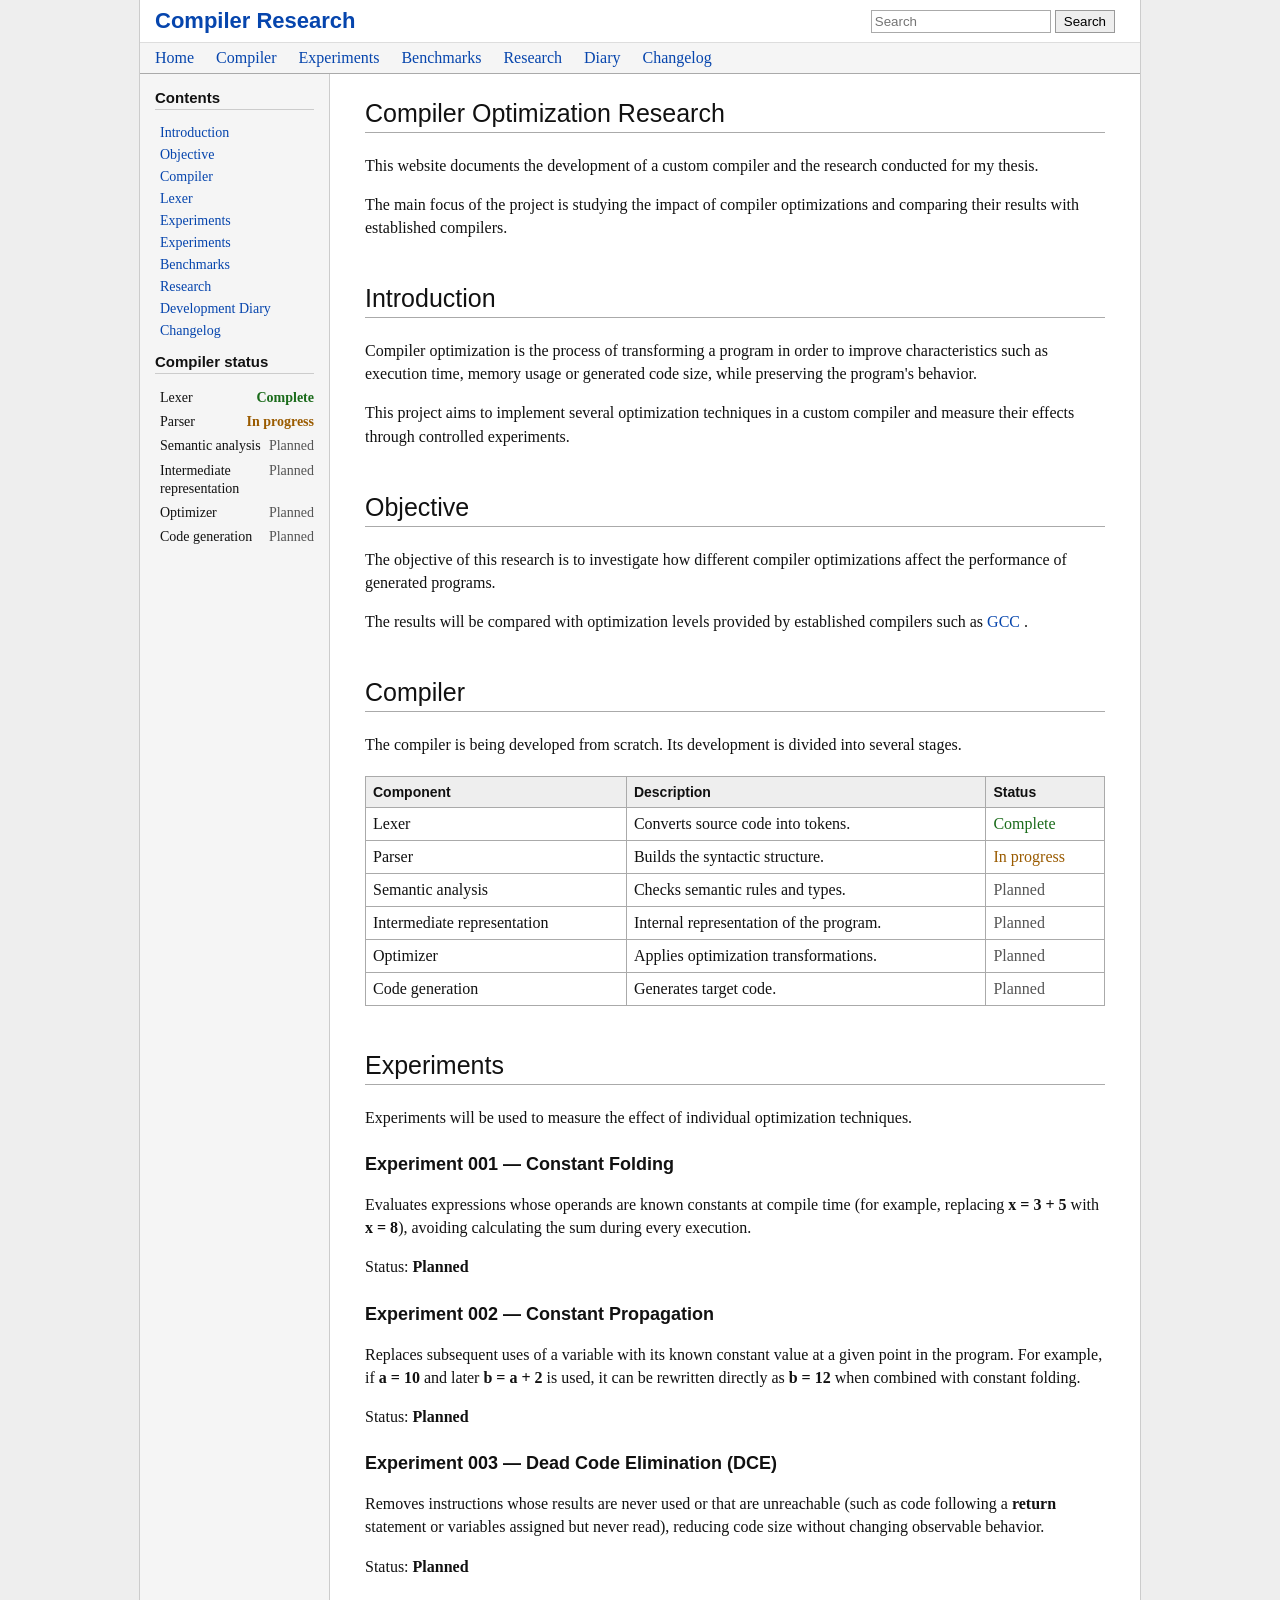
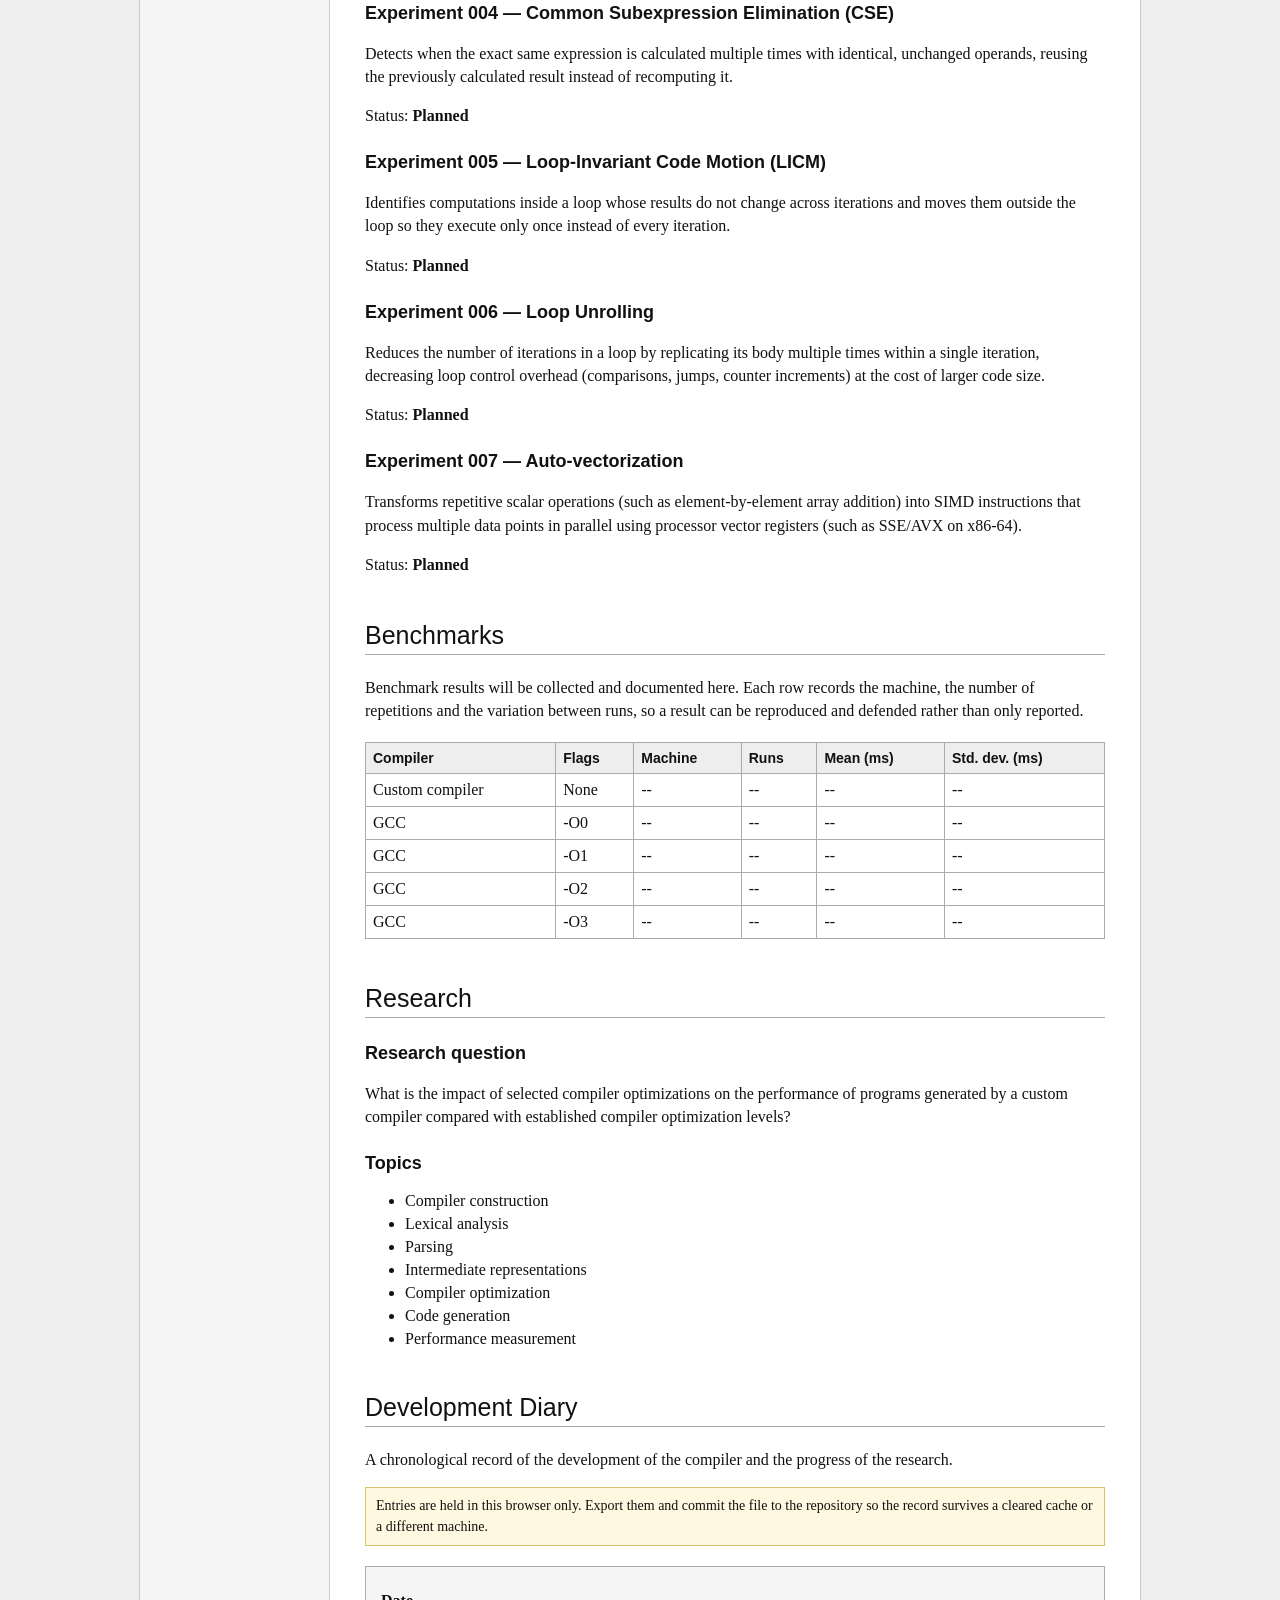
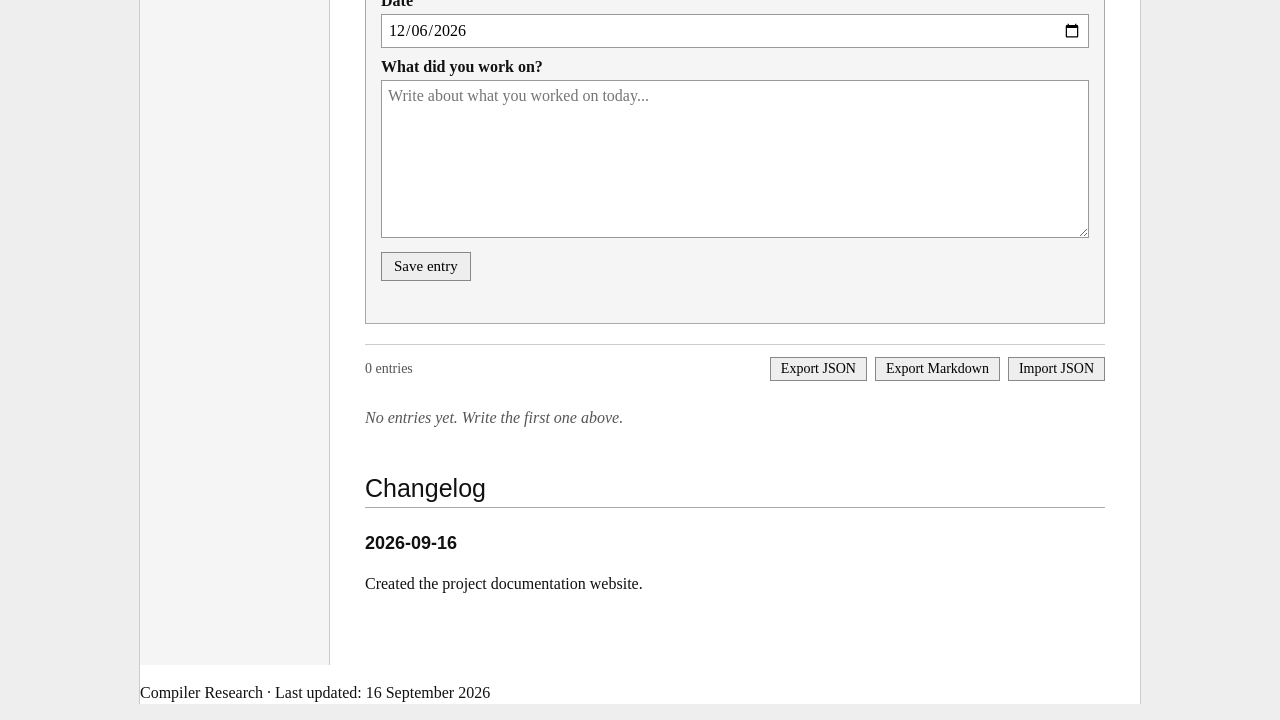
==== index.html @ 74171a5b "made a file to put all the compiler related come" ====
<!DOCTYPE html>
<html lang="en">

<head>
    <meta charset="UTF-8">
    <meta name="viewport" content="width=device-width, initial-scale=1.0">

    <title>Compiler Research</title>

    <link rel="stylesheet" href="style.css">
</head>

<body>

<div class="page">

    <!-- Header -->

    <header>

        <div class="header-top">

            <h1>Compiler Research</h1>

            <div class="search">

                <label class="visually-hidden" for="searchInput">
                    Search this page
                </label>

                <input
                    type="search"
                    id="searchInput"
                    placeholder="Search"
                >

                <button type="button" id="searchButton">
                    Search
                </button>

                <span id="searchStatus" class="search-status"
                      role="status" aria-live="polite"></span>

            </div>

        </div>

        <!-- Main navigation -->

        <nav>
            <a href="#home">Home</a>
            <a href="#compiler">Compiler</a>
            <a href="#experiments">Experiments</a>
            <a href="#benchmarks">Benchmarks</a>
            <a href="#research">Research</a>
            <a href="#diary">Diary</a>
            <a href="#changelog">Changelog</a>
        </nav>

    </header>


    <!-- Main layout -->

    <div class="layout">


        <!-- Sidebar -->

        <aside>

            <h3>Contents</h3>

            <ul>

                <li>
                    <a href="#introduction">
                        Introduction
                    </a>
                </li>

                <li>
                    <a href="#objective">
                        Objective
                    </a>
                </li>

                <li>
                    <a href="#compiler">
                        Compiler
                    </a>
                </li>

                <li>
                    <a href="compiler/lexer.html">
                        Lexer
                    </a>
                </li>

                <li>
                    <a href="#experiments">
                        Experiments
                    </a>
                </li>

                <li>
                    <a href="#experiments">
                        Experiments
                    </a>
                </li>

                <li>
                    <a href="#benchmarks">
                        Benchmarks
                    </a>
                </li>

                <li>
                    <a href="#research">
                        Research
                    </a>
                </li>

                <li>
                    <a href="#diary">
                        Development Diary
                    </a>
                </li>

                <li>
                    <a href="#changelog">
                        Changelog
                    </a>
                </li>

            </ul>


            <h3>Compiler status</h3>

            <!-- Rendered from COMPONENTS in script.js -->

            <ul id="componentStatus" class="status-list"></ul>

        </aside>

        <!-- Main content -->

        <main>

            <!-- Home -->

            <section id="home">
                <h2>Compiler Optimization Research</h2>
                <p>
                    This website documents the development of a custom
                    compiler and the research conducted for my thesis.
                </p>
                <p>
                    The main focus of the project is studying the impact
                    of compiler optimizations and comparing their results
                    with established compilers.
                </p>
            </section>

            <!-- Introduction -->

            <section id="introduction">
                <h2>Introduction</h2>
                <p>
                    Compiler optimization is the process of transforming
                    a program in order to improve characteristics such as
                    execution time, memory usage or generated code size,
                    while preserving the program's behavior.
                </p>
                <p>
                    This project aims to implement several optimization
                    techniques in a custom compiler and measure their
                    effects through controlled experiments.
                </p>
            </section>



            <!-- Objective -->

            <section id="objective">
                <h2>Objective</h2>
                <p>
                    The objective of this research is to investigate how
                    different compiler optimizations affect the performance
                    of generated programs.
                </p>
                <p>
                    The results will be compared with optimization levels
                    provided by established compilers such as
                    <a href="https://gcc.gnu.org/">
                        GCC
                    </a>.
                </p>
            </section>

            <!-- Compiler -->
            <section id="compiler">
                <h2>Compiler</h2>
                <p>
                    The compiler is being developed from scratch.
                    Its development is divided into several stages.
                </p>

                <!-- Rows are rendered from COMPONENTS in script.js -->

                <table id="componentTable">
                    <thead>
                        <tr>
                            <th>Component</th>
                            <th>Description</th>
                            <th>Status</th>
                        </tr>
                    </thead>
                    <tbody></tbody>
                </table>

            </section>



            <!-- Experiments -->

            <section id="experiments">
                <h2>Experiments</h2>
                <p>
                    Experiments will be used to measure the effect of
                    individual optimization techniques.
                </p>
                <h3>
                    Experiment 001 — Constant Folding
                </h3>
                <p>
                    Evaluates expressions whose operands are known constants at compile time (for example, replacing <b>x = 3 + 5</b> with <b>x = 8</b>), avoiding calculating the sum during every execution.
                </p>
                <p>
                    Status:
                    <strong>Planned</strong>
                </p>
                <h3>
                    Experiment 002 — Constant Propagation
                </h3>
                <p>
                    Replaces subsequent uses of a variable with its known constant value at a given point in the program. For example, if <b>a = 10</b> and later <b>b = a + 2</b> is used, it can be rewritten directly as <b>b = 12</b> when combined with constant folding.
                </p>

                <p>
                    Status:
                    <strong>Planned</strong>
                </p>
                <h3>
                    Experiment 003 — Dead Code Elimination (DCE)
                </h3>
                <p>
                    Removes instructions whose results are never used or that are unreachable (such as code following a <b>return</b> statement or variables assigned but never read), reducing code size without changing observable behavior.
                </p>
                <p>
                    Status:
                    <strong>Planned</strong>
                </p>
                <h3>
                    Experiment 004 — Common Subexpression Elimination (CSE)
                </h3>
                <p>
                    Detects when the exact same expression is calculated multiple times with identical, unchanged operands, reusing the previously calculated result instead of recomputing it.
                </p>
                <p>
                    Status:
                    <strong>Planned</strong>
                </p>
                <h3>
                    Experiment 005 — Loop-Invariant Code Motion (LICM)
                </h3>
                <p>
                    Identifies computations inside a loop whose results do not change across iterations and moves them outside the loop so they execute only once instead of every iteration.
                </p>
                <p>
                    Status:
                    <strong>Planned</strong>
                </p>
                <h3>
                    Experiment 006 — Loop Unrolling
                </h3>
                <p>
                    Reduces the number of iterations in a loop by replicating its body multiple times within a single iteration, decreasing loop control overhead (comparisons, jumps, counter increments) at the cost of larger code size.
                </p>
                <p>
                    Status:
                    <strong>Planned</strong>
                </p>
                <h3>
                    Experiment 007 — Auto-vectorization
                </h3>
                <p>
                    Transforms repetitive scalar operations (such as element-by-element array addition) into SIMD instructions that process multiple data points in parallel using processor vector registers (such as SSE/AVX on x86-64).
                </p>
                <p>
                    Status:
                    <strong>Planned</strong>
                </p>

            </section>


            <!-- Benchmarks -->

            <section id="benchmarks">

                <h2>Benchmarks</h2>

                <p>
                    Benchmark results will be collected and documented here.
                    Each row records the machine, the number of repetitions
                    and the variation between runs, so a result can be
                    reproduced and defended rather than only reported.
                </p>


                <table>

                    <thead>

                        <tr>

                            <th>
                                Compiler
                            </th>

                            <th>
                                Flags
                            </th>

                            <th>
                                Machine
                            </th>

                            <th>
                                Runs
                            </th>

                            <th>
                                Mean (ms)
                            </th>

                            <th>
                                Std. dev. (ms)
                            </th>

                        </tr>

                    </thead>


                    <tbody>

                        <tr>

                            <td>
                                Custom compiler
                            </td>

                            <td>
                                None
                            </td>

                            <td>
                                --
                            </td>

                            <td>
                                --
                            </td>

                            <td>
                                --
                            </td>

                            <td>
                                --
                            </td>

                        </tr>


                        <tr>

                            <td>
                                GCC
                            </td>

                            <td>
                                -O0
                            </td>

                            <td>
                                --
                            </td>

                            <td>
                                --
                            </td>

                            <td>
                                --
                            </td>

                            <td>
                                --
                            </td>

                        </tr>


                        <tr>

                            <td>
                                GCC
                            </td>

                            <td>
                                -O1
                            </td>

                            <td>
                                --
                            </td>

                            <td>
                                --
                            </td>

                            <td>
                                --
                            </td>

                            <td>
                                --
                            </td>

                        </tr>


                        <tr>

                            <td>
                                GCC
                            </td>

                            <td>
                                -O2
                            </td>

                            <td>
                                --
                            </td>

                            <td>
                                --
                            </td>

                            <td>
                                --
                            </td>

                            <td>
                                --
                            </td>

                        </tr>


                        <tr>

                            <td>
                                GCC
                            </td>

                            <td>
                                -O3
                            </td>

                            <td>
                                --
                            </td>

                            <td>
                                --
                            </td>

                            <td>
                                --
                            </td>

                            <td>
                                --
                            </td>

                        </tr>

                    </tbody>

                </table>

            </section>



            <!-- Research -->

            <section id="research">

                <h2>Research</h2>


                <h3>
                    Research question
                </h3>

                <p>
                    What is the impact of selected compiler optimizations
                    on the performance of programs generated by a custom
                    compiler compared with established compiler
                    optimization levels?
                </p>


                <h3>
                    Topics
                </h3>

                <ul>

                    <li>
                        Compiler construction
                    </li>

                    <li>
                        Lexical analysis
                    </li>

                    <li>
                        Parsing
                    </li>

                    <li>
                        Intermediate representations
                    </li>

                    <li>
                        Compiler optimization
                    </li>

                    <li>
                        Code generation
                    </li>

                    <li>
                        Performance measurement
                    </li>

                </ul>

            </section>

            <!-- Development Diary -->

            <section id="diary">

                <h2>Development Diary</h2>

                <p>
                    A chronological record of the development of the
                    compiler and the progress of the research.
                </p>

                <p class="diary-warning">
                    Entries are held in this browser only. Export them and
                    commit the file to the repository so the record
                    survives a cleared cache or a different machine.
                </p>


                <div class="diary-editor">


                    <label for="diaryDate">
                        Date
                    </label>


                    <input
                        type="date"
                        id="diaryDate"
                    >


                    <label for="diaryText">
                        What did you work on?
                    </label>


                    <textarea
                        id="diaryText"
                        rows="8"
                        placeholder="Write about what you worked on today..."
                    ></textarea>


                    <div class="diary-editor-actions">
                        <button type="button" id="diarySaveButton">
                            Save entry
                        </button>
                        <button type="button" id="diaryCancelButton" hidden>
                            Cancel
                        </button>
                    </div>

                    <p id="diaryStatus" class="diary-status"
                       role="status" aria-live="polite"></p>

                </div>


                <div class="diary-toolbar">

                    <span id="diaryCount" class="diary-count"></span>

                    <button type="button" id="exportJsonButton">
                        Export JSON
                    </button>

                    <button type="button" id="exportMarkdownButton">
                        Export Markdown
                    </button>

                    <button type="button" id="importButton">
                        Import JSON
                    </button>

                    <input
                        type="file"
                        id="importInput"
                        accept="application/json,.json"
                        hidden
                    >

                </div>

                <!-- Saved entries appear here -->
                <div id="diaryEntries"></div>

            </section>



            <!-- Changelog -->
            <section id="changelog">
                <h2>Changelog</h2>
                <h3>
                    2026-09-16
                </h3>
                <p>
                    Created the project documentation website.
                </p>

            </section>

        </main>

    </div>

    <!-- Footer -->

    <footer>
        <p>
            Compiler Research ·
            Last updated: 16 September 2026
        </p>
    </footer>


</div>


<!-- JavaScript -->

<script src="script.js"></script>

</body>

</html>
---- style.css ----
/*
 * Old-school documentation style.
 */

body {
    margin: 0;

    background: #eeeeee;

    color: #111111;

    font-family: "Times New Roman", Times, serif;

    font-size: 16px;
}


.page {
    width: 1000px;

    margin: 0 auto;

    background: white;

    min-height: 100vh;

    border-left: 1px solid #cccccc;
    border-right: 1px solid #cccccc;
}


.visually-hidden {
    position: absolute;

    width: 1px;
    height: 1px;

    margin: -1px;
    padding: 0;

    overflow: hidden;

    clip: rect(0 0 0 0);

    white-space: nowrap;
}


/*
 * Keyboard focus stays visible everywhere.
 */

a:focus-visible,
button:focus-visible,
input:focus-visible,
textarea:focus-visible {
    outline: 2px solid #0645ad;

    outline-offset: 1px;
}


/*
 * Header
 */

header {
    border-bottom: 1px solid #aaaaaa;
}

.header-top {
    display: flex;

    justify-content: space-between;
    align-items: center;

    padding: 8px 15px;
}

.header-top h1 {
    margin: 0;

    font-family: Arial, sans-serif;

    font-size: 22px;

    color: #0645ad;
}


.search input {
    width: 180px;

    padding: 3px;

    border: 1px solid #aaaaaa;
}

.search button {
    padding: 3px 8px;

    background: #eeeeee;

    border: 1px solid #999999;

    cursor: pointer;
}

.search-status {
    margin-left: 10px;

    font-size: 13px;

    color: #555555;
}


/*
 * Search highlighting
 */

mark.search-hit {
    background: #ffef9f;

    color: inherit;
}

mark.search-hit.is-current {
    background: #ffd24a;

    outline: 1px solid #b38600;
}


/*
 * Navigation
 */

nav {
    background: #f5f5f5;

    padding: 6px 15px;

    border-top: 1px solid #dddddd;
}

nav a {
    margin-right: 18px;
}


/*
 * Links
 */

a {
    color: #0645ad;

    text-decoration: none;
}

a:hover {
    text-decoration: underline;
}


/*
 * Main layout
 */

.layout {
    display: grid;

    grid-template-columns: 190px 1fr;
}


/*
 * Sidebar
 */

aside {
    padding: 15px;

    background: #f5f5f5;

    border-right: 1px solid #cccccc;

    font-size: 14px;
}

aside h3 {
    font-family: Arial, sans-serif;

    font-size: 15px;

    margin-top: 0;

    border-bottom: 1px solid #cccccc;

    padding-bottom: 3px;
}

aside ul {
    list-style-type: none;

    padding-left: 5px;
}

aside li {
    margin-bottom: 6px;
}

aside p {
    margin: 7px 0;
}


/*
 * Sidebar compiler status
 */

.status-list li {
    display: flex;

    justify-content: space-between;
    gap: 8px;

    line-height: 1.3;
}

.status-list strong {
    white-space: nowrap;
}

.status-complete {
    color: #1a6b1a;
}

.status-in-progress {
    color: #9a5b00;
}

.status-planned {
    color: #555555;

    font-weight: normal;
}


/*
 * Content
 */

main {
    padding: 25px 35px;
}

section {
    margin-bottom: 45px;

    scroll-margin-top: 15px;
}

h2 {
    font-family: Arial, sans-serif;

    font-size: 25px;

    font-weight: normal;

    margin-top: 0;

    padding-bottom: 4px;

    border-bottom: 1px solid #aaaaaa;
}

h3 {
    font-family: Arial, sans-serif;

    font-size: 18px;

    margin-top: 25px;
}

p {
    max-width: 750px;

    line-height: 1.45;
}


/*
 * Tables
 */

table {
    width: 100%;

    border-collapse: collapse;

    margin: 20px 0;
}

th,
td {
    border: 1px solid #aaaaaa;

    padding: 7px;

    text-align: left;
}

th {
    background: #eeeeee;

    font-family: Arial, sans-serif;

    font-size: 14px;
}


/*
 * Lists
 */

li {
    margin-bottom: 5px;
}


/*
 * Development diary
 */

.diary-warning {
    padding: 8px 10px;

    background: #fff8e0;

    border: 1px solid #d9c169;

    font-size: 14px;
}

.diary-editor {
    margin-top: 20px;

    padding: 15px;

    background: #f5f5f5;

    border: 1px solid #aaaaaa;
}

.diary-editor label {
    display: block;

    margin-top: 10px;
    margin-bottom: 4px;

    font-weight: bold;
}

.diary-editor input,
.diary-editor textarea {
    width: 100%;

    padding: 6px;

    font-family: "Times New Roman", Times, serif;

    font-size: 16px;

    border: 1px solid #999999;

    background: white;

    box-sizing: border-box;
}

.diary-editor textarea {
    resize: vertical;
}

.diary-editor-actions {
    margin-top: 10px;

    display: flex;

    gap: 8px;
}

.diary-editor button,
.diary-toolbar button,
.diary-entry-actions button {
    padding: 5px 12px;

    font-family: "Times New Roman", Times, serif;

    font-size: 15px;

    background: #eeeeee;

    border: 1px solid #888888;

    cursor: pointer;
}

.diary-editor button:hover,
.diary-toolbar button:hover,
.diary-entry-actions button:hover {
    background: #dddddd;
}

.diary-status {
    margin: 10px 0 0;

    min-height: 1.2em;

    font-size: 14px;

    color: #333333;
}

.diary-status.is-error {
    color: #9a1c1c;
}


/*
 * Diary toolbar
 */

.diary-toolbar {
    display: flex;

    flex-wrap: wrap;
    align-items: center;
    gap: 8px;

    margin-top: 20px;

    padding-top: 12px;

    border-top: 1px solid #cccccc;
}

.diary-toolbar button {
    font-size: 14px;

    padding: 3px 10px;
}

.diary-count {
    margin-right: auto;

    font-size: 14px;

    color: #555555;
}


/*
 * Diary entries
 */

.diary-empty {
    margin-top: 25px;

    color: #555555;

    font-style: italic;
}

.diary-entry {
    margin-top: 30px;

    padding-bottom: 25px;

    border-bottom: 1px solid #aaaaaa;
}

.diary-entry-header {
    display: flex;

    justify-content: space-between;
    align-items: baseline;
    gap: 10px;

    margin-bottom: 10px;
}

.diary-entry-date {
    font-family: Arial, sans-serif;

    font-size: 18px;

    font-weight: bold;

    color: #111111;
}

.diary-entry-actions {
    display: flex;

    gap: 6px;
}

.diary-entry-actions button {
    font-size: 13px;

    padding: 2px 8px;
}

.diary-entry-content {
    white-space: pre-wrap;

    line-height: 1.5;

    max-width: 750px;
}


/*
 * Mobile
 */

@media (max-width: 1050px) {

    .page {
        width: 100%;
    }
}


@media (max-width: 650px) {

    .layout {
        display: block;
    }

    aside {
        border-right: none;

        border-bottom: 1px solid #cccccc;
    }

    main {
        padding: 20px;
    }

    .header-top {
        display: block;
    }

    .search {
        margin-top: 10px;
    }

    .search-status {
        display: block;

        margin: 5px 0 0;
    }

    table {
        display: block;

        overflow-x: auto;
    }
}
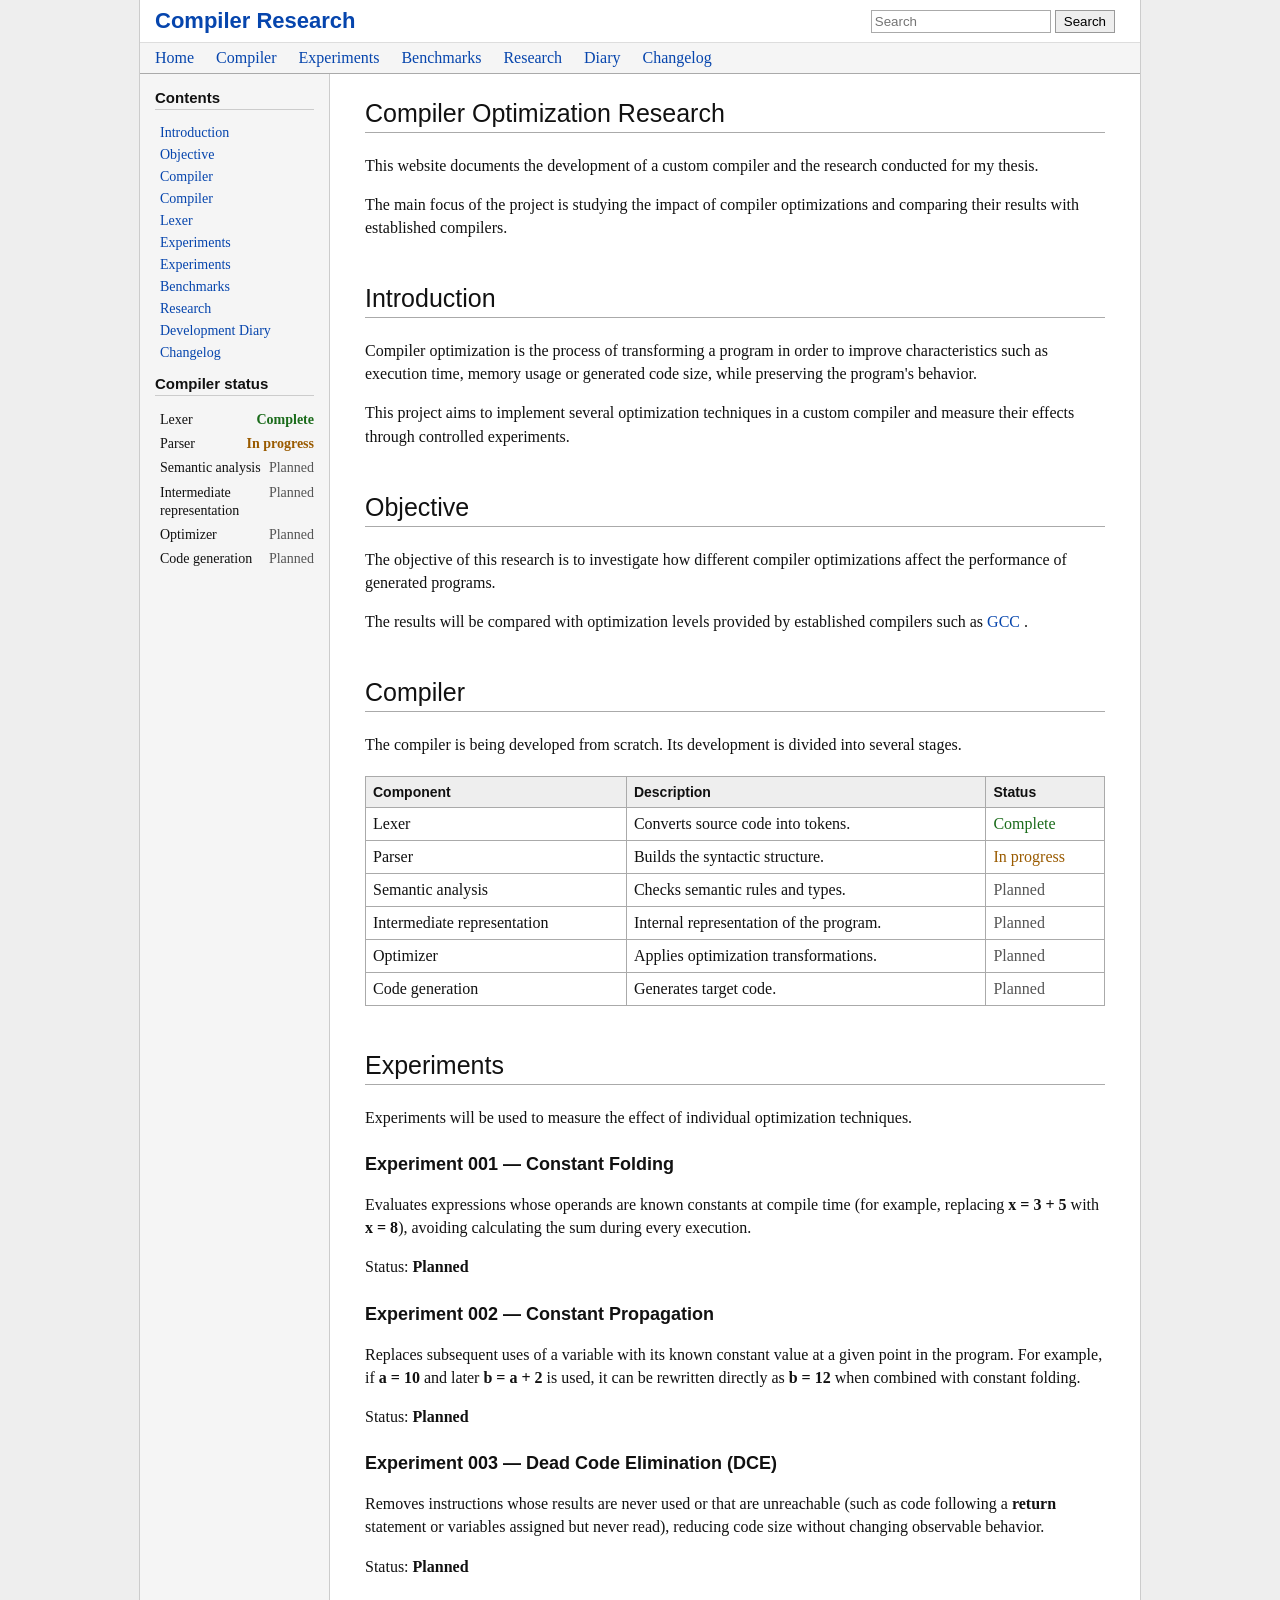
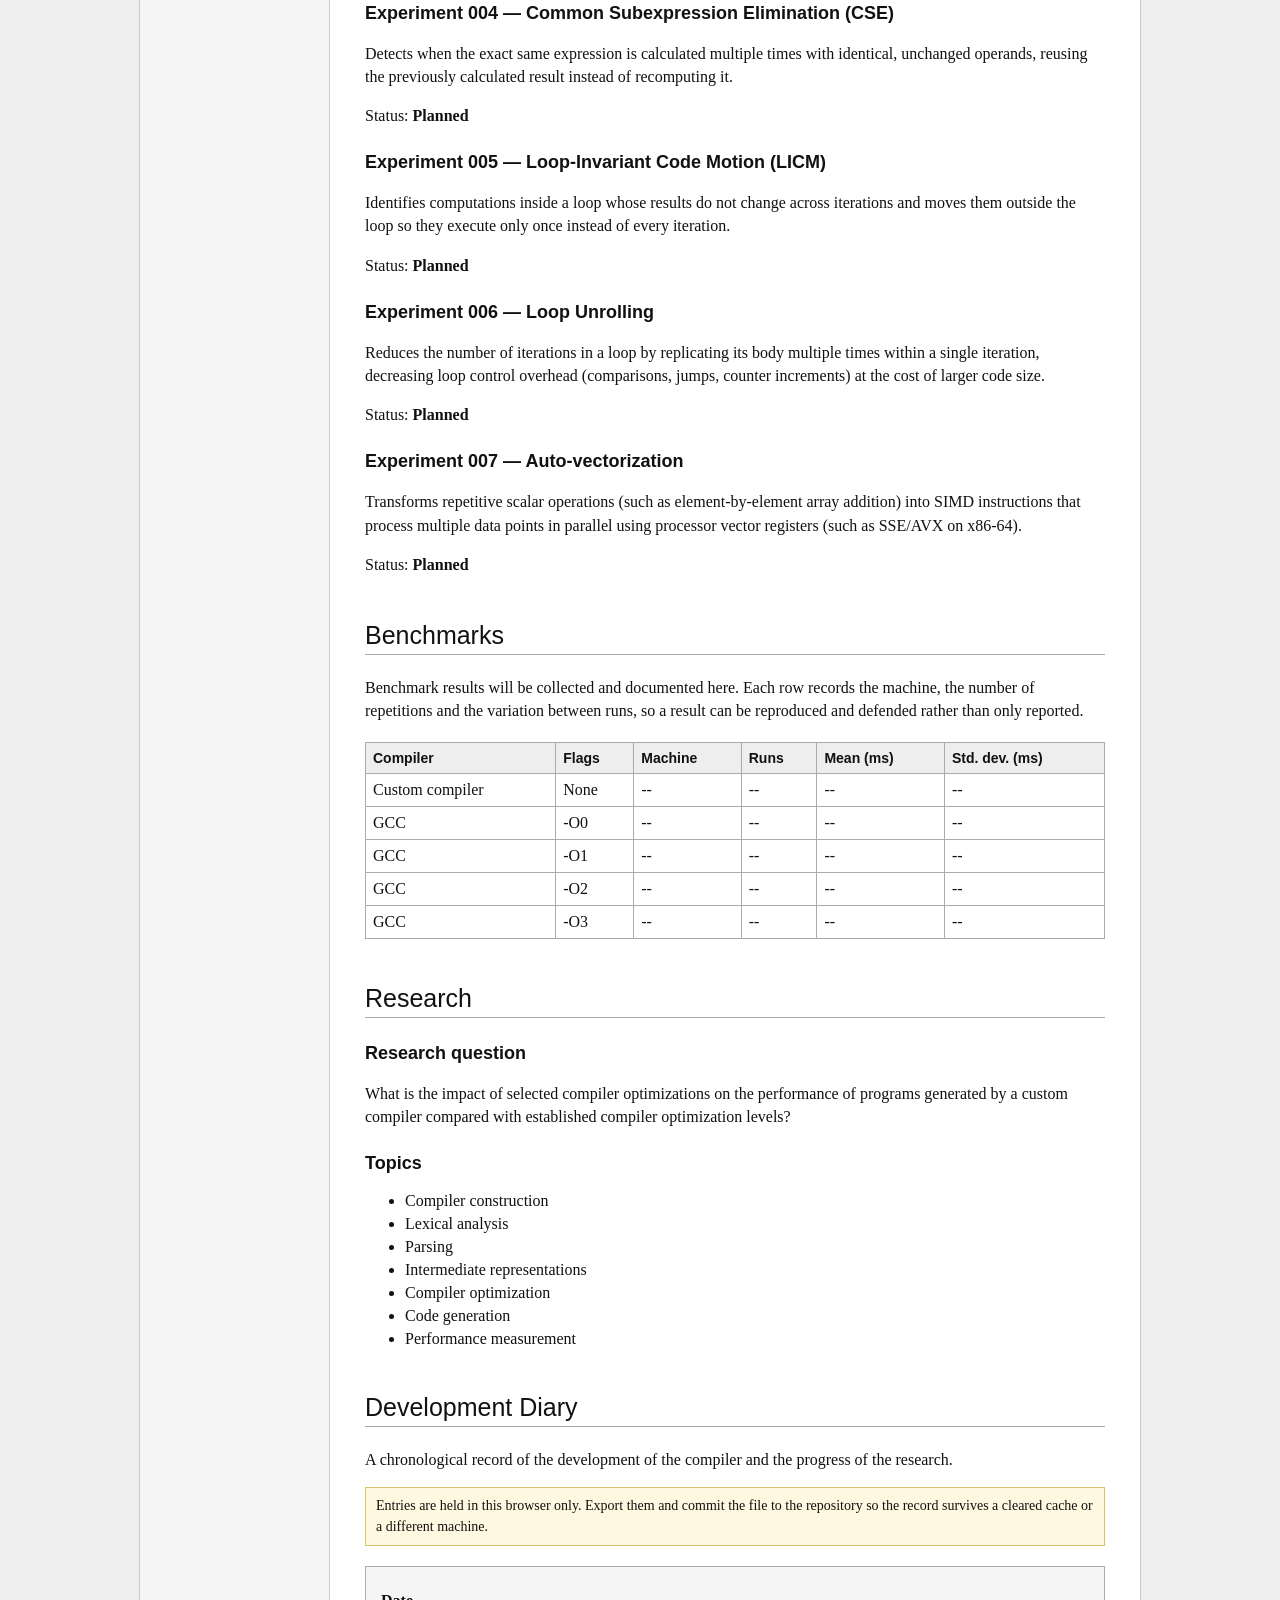
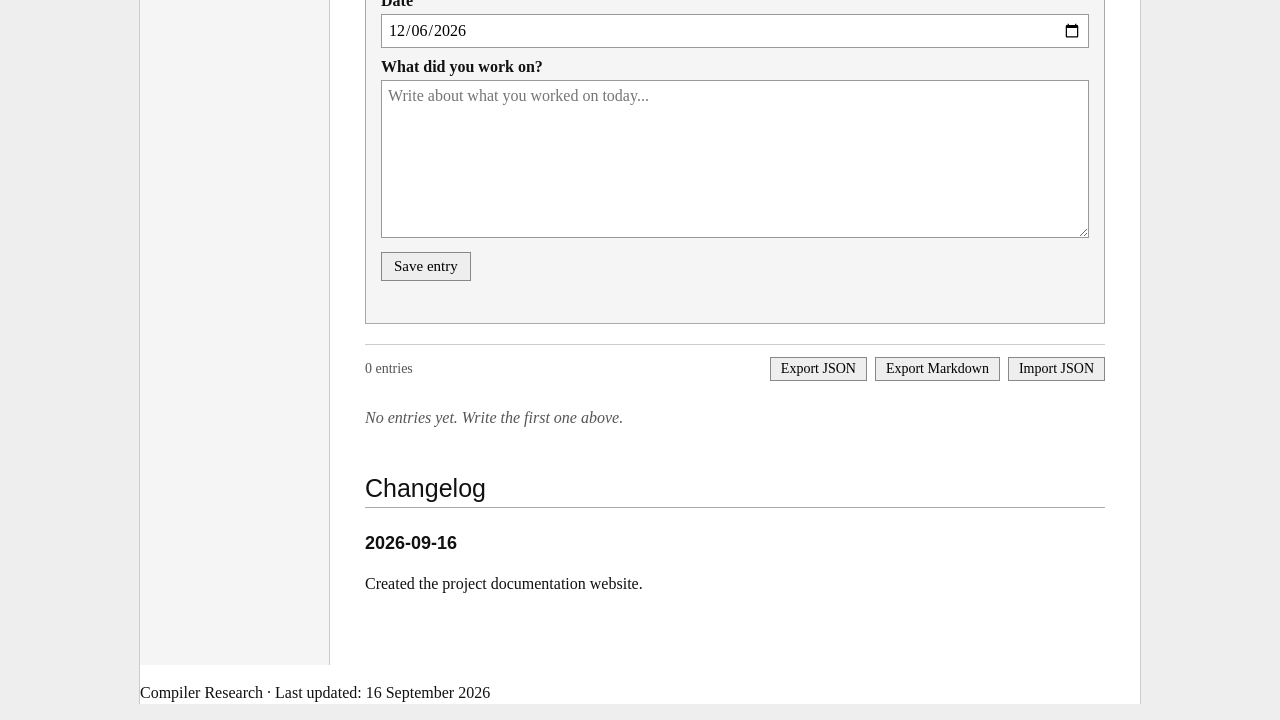
==== commit 9d433930: "added the lexer file" ====
--- a/index.html
+++ b/index.html
@@ -92,7 +92,13 @@
                 </li>
 
                 <li>
-                    <a href="compiler/lexer.html">
+                    <a href="#compiler">
+                        Compiler
+                    </a>
+                </li>
+
+                <li>
+                    <a href="lexer.html">
                         Lexer
                     </a>
                 </li>
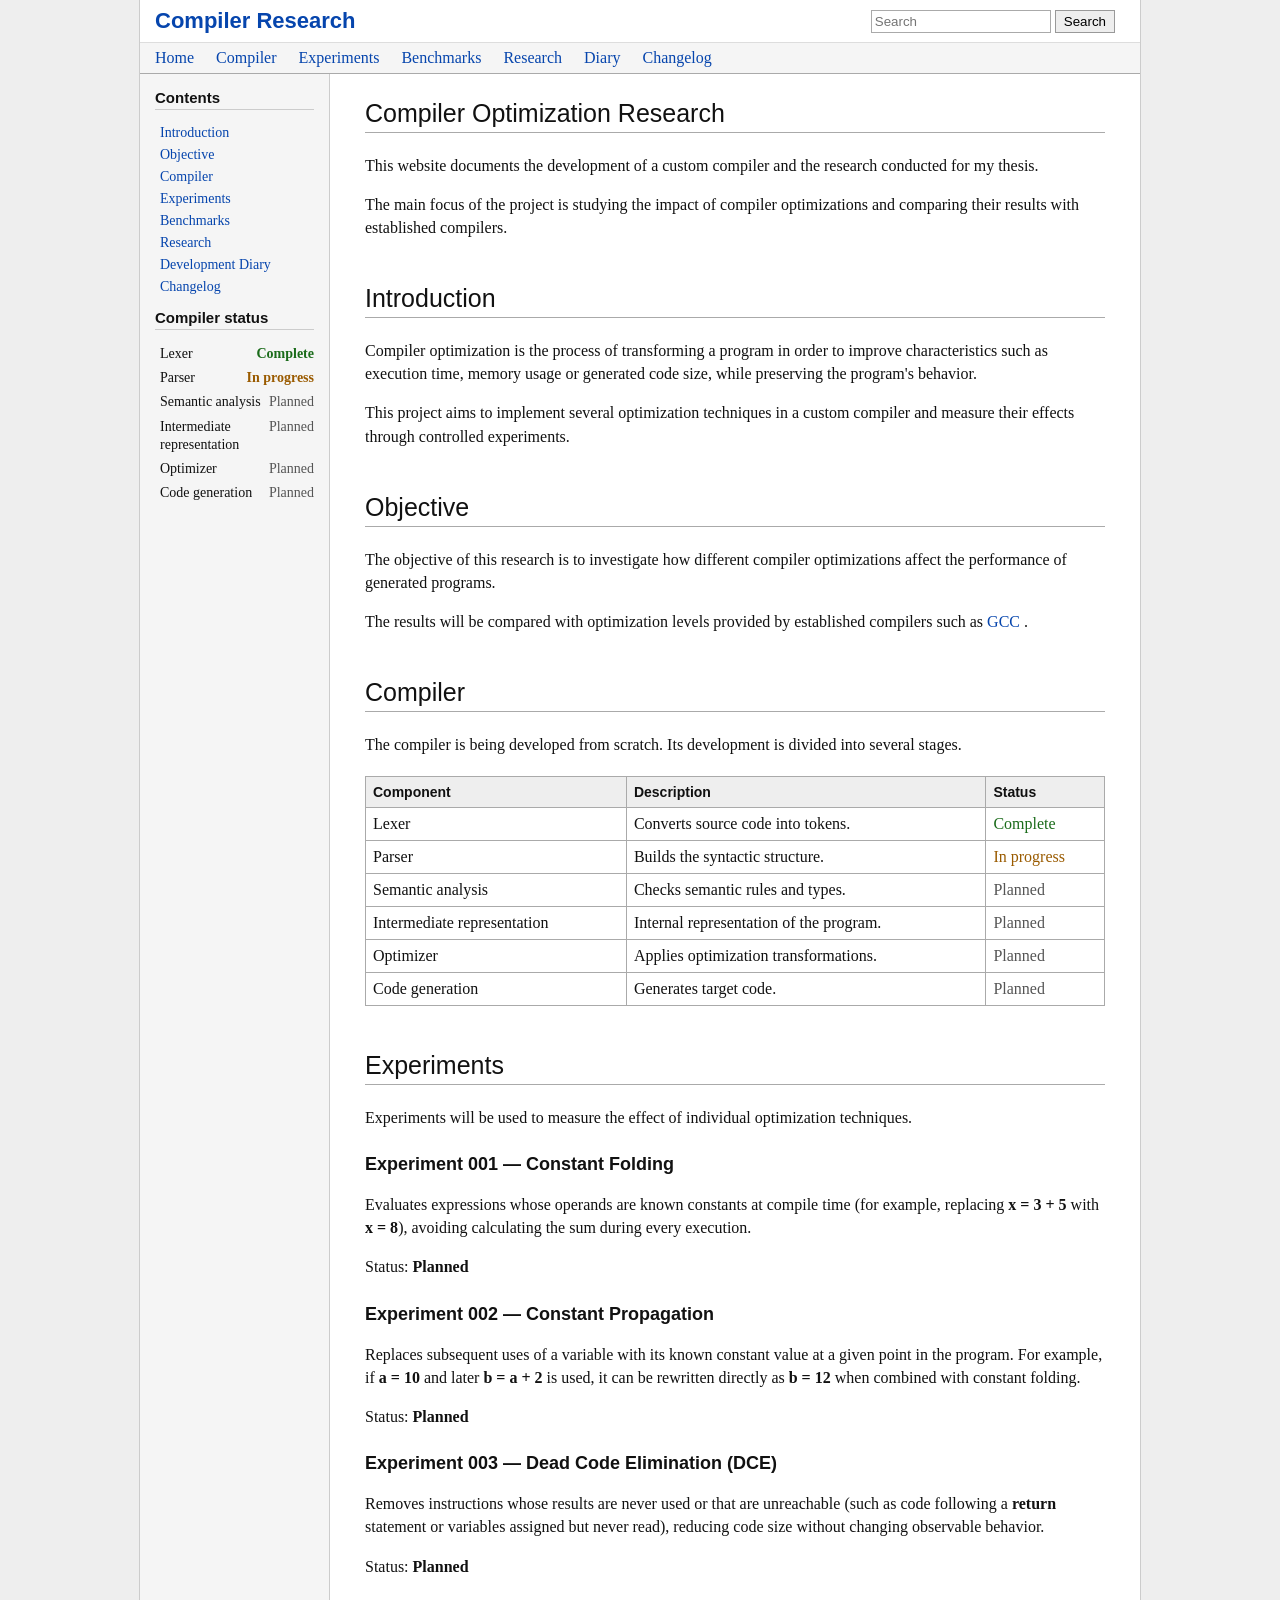
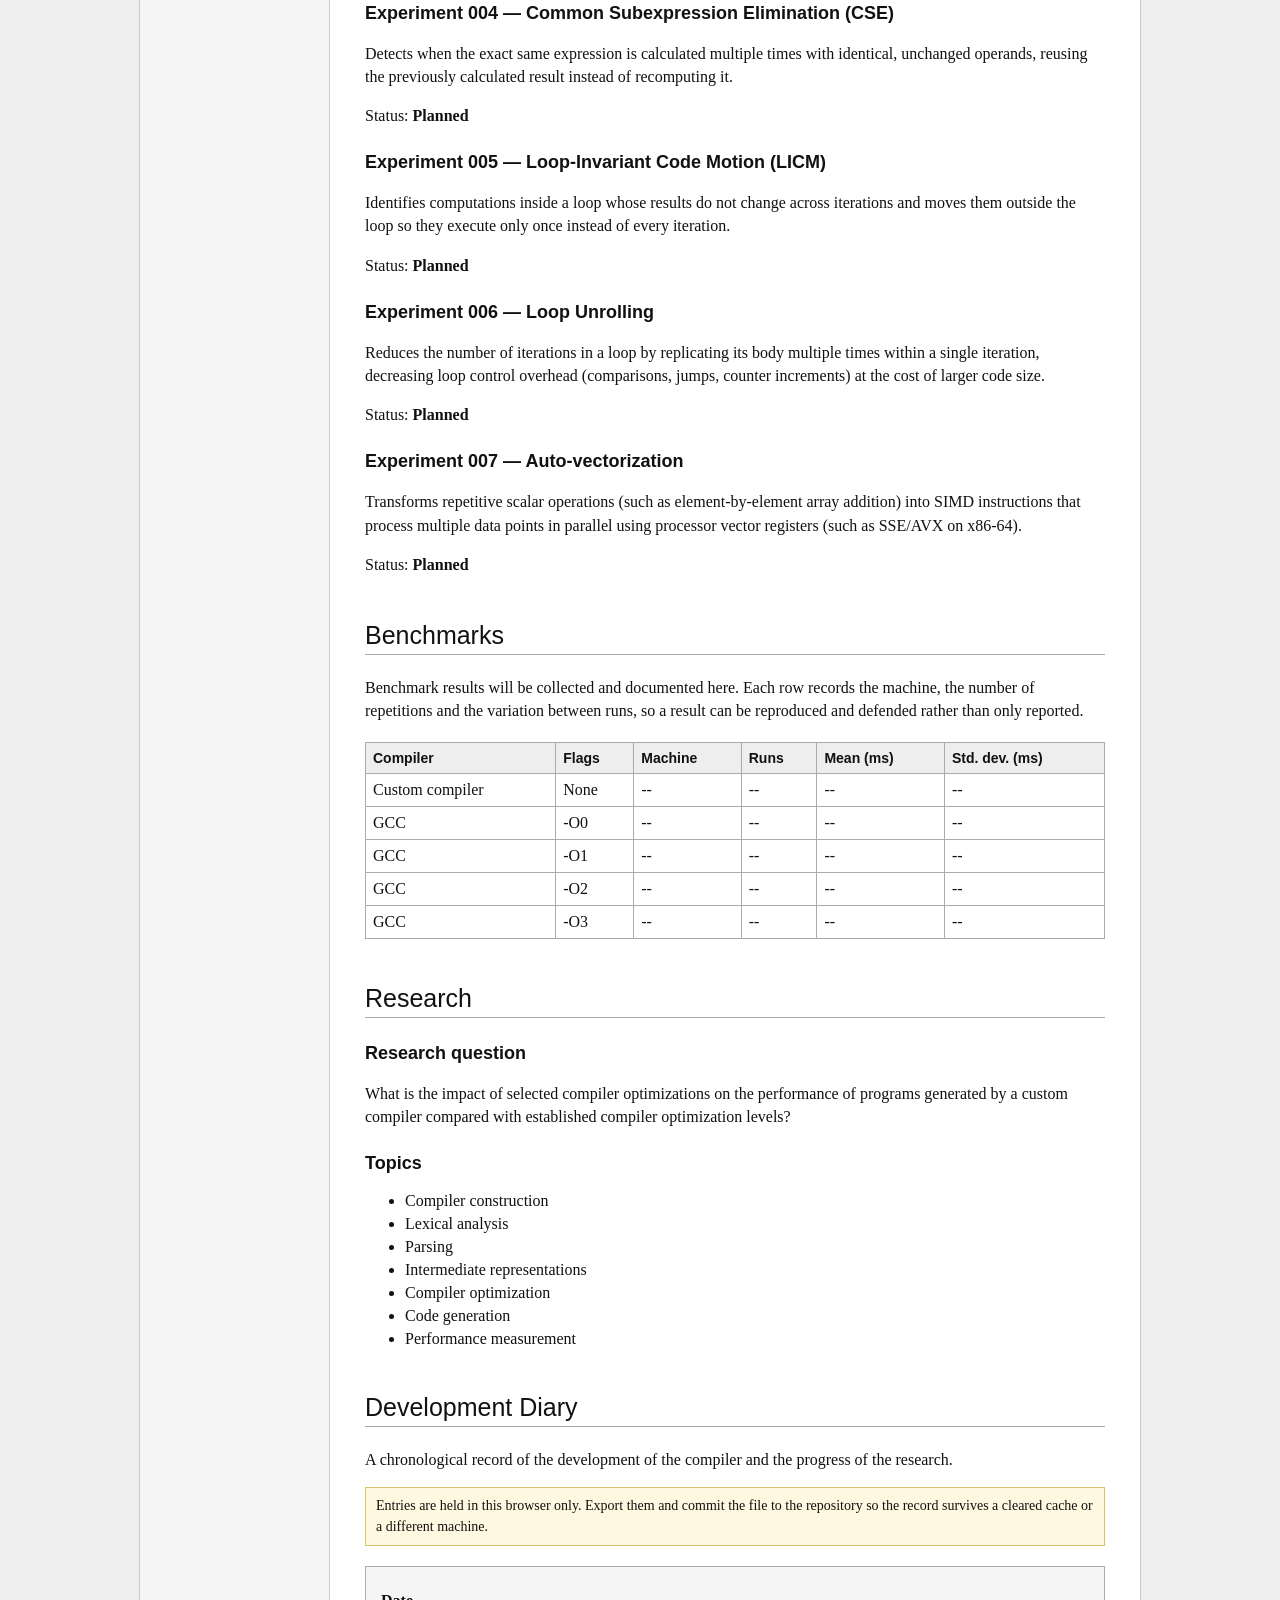
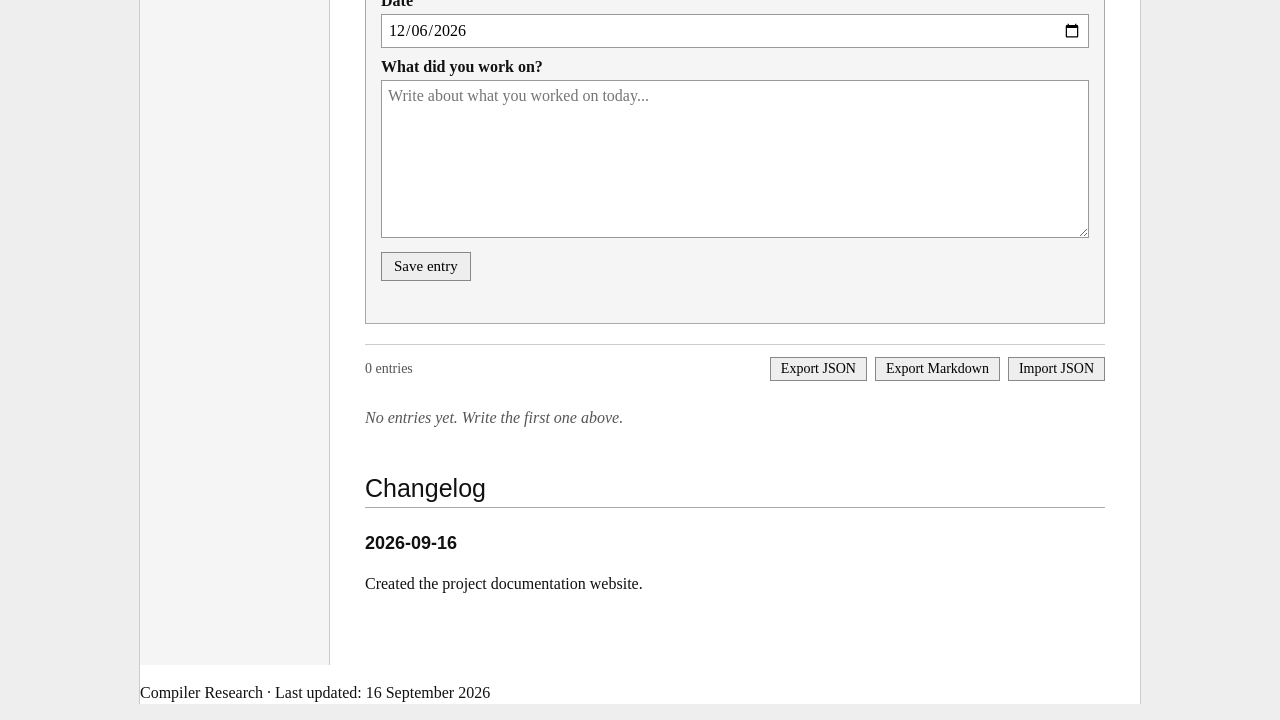
==== commit 04cb0583: "added 2 more extra optimizations" ====
--- a/index.html
+++ b/index.html
@@ -45,16 +45,25 @@
 
         </div>
 
+
         <!-- Main navigation -->
 
         <nav>
+
             <a href="#home">Home</a>
+
             <a href="#compiler">Compiler</a>
+
             <a href="#experiments">Experiments</a>
+
             <a href="#benchmarks">Benchmarks</a>
+
             <a href="#research">Research</a>
+
             <a href="#diary">Diary</a>
+
             <a href="#changelog">Changelog</a>
+
         </nav>
 
     </header>
@@ -92,24 +101,6 @@
                 </li>
 
                 <li>
-                    <a href="#compiler">
-                        Compiler
-                    </a>
-                </li>
-
-                <li>
-                    <a href="lexer.html">
-                        Lexer
-                    </a>
-                </li>
-
-                <li>
-                    <a href="#experiments">
-                        Experiments
-                    </a>
-                </li>
-
-                <li>
                     <a href="#experiments">
                         Experiments
                     </a>
@@ -150,40 +141,52 @@
 
         </aside>
 
+
         <!-- Main content -->
 
         <main>
 
+
             <!-- Home -->
 
             <section id="home">
+
                 <h2>Compiler Optimization Research</h2>
+
                 <p>
                     This website documents the development of a custom
                     compiler and the research conducted for my thesis.
                 </p>
+
                 <p>
                     The main focus of the project is studying the impact
                     of compiler optimizations and comparing their results
                     with established compilers.
                 </p>
-            </section>
+
+            </section>
+
+
 
             <!-- Introduction -->
 
             <section id="introduction">
+
                 <h2>Introduction</h2>
+
                 <p>
                     Compiler optimization is the process of transforming
                     a program in order to improve characteristics such as
                     execution time, memory usage or generated code size,
                     while preserving the program's behavior.
                 </p>
+
                 <p>
                     This project aims to implement several optimization
                     techniques in a custom compiler and measure their
                     effects through controlled experiments.
                 </p>
+
             </section>
 
 
@@ -191,12 +194,15 @@
             <!-- Objective -->
 
             <section id="objective">
+
                 <h2>Objective</h2>
+
                 <p>
                     The objective of this research is to investigate how
                     different compiler optimizations affect the performance
                     of generated programs.
                 </p>
+
                 <p>
                     The results will be compared with optimization levels
                     provided by established compilers such as
@@ -204,27 +210,39 @@
                         GCC
                     </a>.
                 </p>
-            </section>
+
+            </section>
+
+
 
             <!-- Compiler -->
+
             <section id="compiler">
+
                 <h2>Compiler</h2>
+
                 <p>
                     The compiler is being developed from scratch.
                     Its development is divided into several stages.
                 </p>
 
+
                 <!-- Rows are rendered from COMPONENTS in script.js -->
 
                 <table id="componentTable">
+
                     <thead>
+
                         <tr>
                             <th>Component</th>
                             <th>Description</th>
                             <th>Status</th>
                         </tr>
+
                     </thead>
+
                     <tbody></tbody>
+
                 </table>
 
             </section>
@@ -234,24 +252,32 @@
             <!-- Experiments -->
 
             <section id="experiments">
+
                 <h2>Experiments</h2>
+
                 <p>
                     Experiments will be used to measure the effect of
                     individual optimization techniques.
                 </p>
+
                 <h3>
                     Experiment 001 — Constant Folding
                 </h3>
+
                 <p>
                     Evaluates expressions whose operands are known constants at compile time (for example, replacing <b>x = 3 + 5</b> with <b>x = 8</b>), avoiding calculating the sum during every execution.
                 </p>
+
                 <p>
                     Status:
                     <strong>Planned</strong>
                 </p>
+
+
                 <h3>
                     Experiment 002 — Constant Propagation
                 </h3>
+
                 <p>
                     Replaces subsequent uses of a variable with its known constant value at a given point in the program. For example, if <b>a = 10</b> and later <b>b = a + 2</b> is used, it can be rewritten directly as <b>b = 12</b> when combined with constant folding.
                 </p>
@@ -260,58 +286,80 @@
                     Status:
                     <strong>Planned</strong>
                 </p>
+
+
                 <h3>
                     Experiment 003 — Dead Code Elimination (DCE)
                 </h3>
+
                 <p>
                     Removes instructions whose results are never used or that are unreachable (such as code following a <b>return</b> statement or variables assigned but never read), reducing code size without changing observable behavior.
                 </p>
+
                 <p>
                     Status:
                     <strong>Planned</strong>
                 </p>
+
+
                 <h3>
                     Experiment 004 — Common Subexpression Elimination (CSE)
                 </h3>
+
                 <p>
                     Detects when the exact same expression is calculated multiple times with identical, unchanged operands, reusing the previously calculated result instead of recomputing it.
                 </p>
+
                 <p>
                     Status:
                     <strong>Planned</strong>
                 </p>
+
+
                 <h3>
                     Experiment 005 — Loop-Invariant Code Motion (LICM)
                 </h3>
+
                 <p>
                     Identifies computations inside a loop whose results do not change across iterations and moves them outside the loop so they execute only once instead of every iteration.
                 </p>
+
                 <p>
                     Status:
                     <strong>Planned</strong>
                 </p>
+
+
                 <h3>
                     Experiment 006 — Loop Unrolling
                 </h3>
+
                 <p>
                     Reduces the number of iterations in a loop by replicating its body multiple times within a single iteration, decreasing loop control overhead (comparisons, jumps, counter increments) at the cost of larger code size.
                 </p>
+
                 <p>
                     Status:
                     <strong>Planned</strong>
                 </p>
+
+
                 <h3>
                     Experiment 007 — Auto-vectorization
                 </h3>
+
                 <p>
                     Transforms repetitive scalar operations (such as element-by-element array addition) into SIMD instructions that process multiple data points in parallel using processor vector registers (such as SSE/AVX on x86-64).
                 </p>
+
                 <p>
                     Status:
                     <strong>Planned</strong>
                 </p>
 
-            </section>
+
+            </section>
+
 
 
             <!-- Benchmarks -->
@@ -573,6 +621,8 @@
                 </ul>
 
             </section>
+
+
 
             <!-- Development Diary -->
 
@@ -619,13 +669,17 @@
 
 
                     <div class="diary-editor-actions">
+
                         <button type="button" id="diarySaveButton">
                             Save entry
                         </button>
+
                         <button type="button" id="diaryCancelButton" hidden>
                             Cancel
                         </button>
+
                     </div>
+
 
                     <p id="diaryStatus" class="diary-status"
                        role="status" aria-live="polite"></p>
@@ -658,7 +712,9 @@
 
                 </div>
 
+
                 <!-- Saved entries appear here -->
+
                 <div id="diaryEntries"></div>
 
             </section>
@@ -666,28 +722,38 @@
 
 
             <!-- Changelog -->
+
             <section id="changelog">
+
                 <h2>Changelog</h2>
+
+
                 <h3>
                     2026-09-16
                 </h3>
+
                 <p>
                     Created the project documentation website.
                 </p>
 
             </section>
 
+
         </main>
 
     </div>
 
+
+
     <!-- Footer -->
 
     <footer>
+
         <p>
             Compiler Research ·
             Last updated: 16 September 2026
         </p>
+
     </footer>
 
 
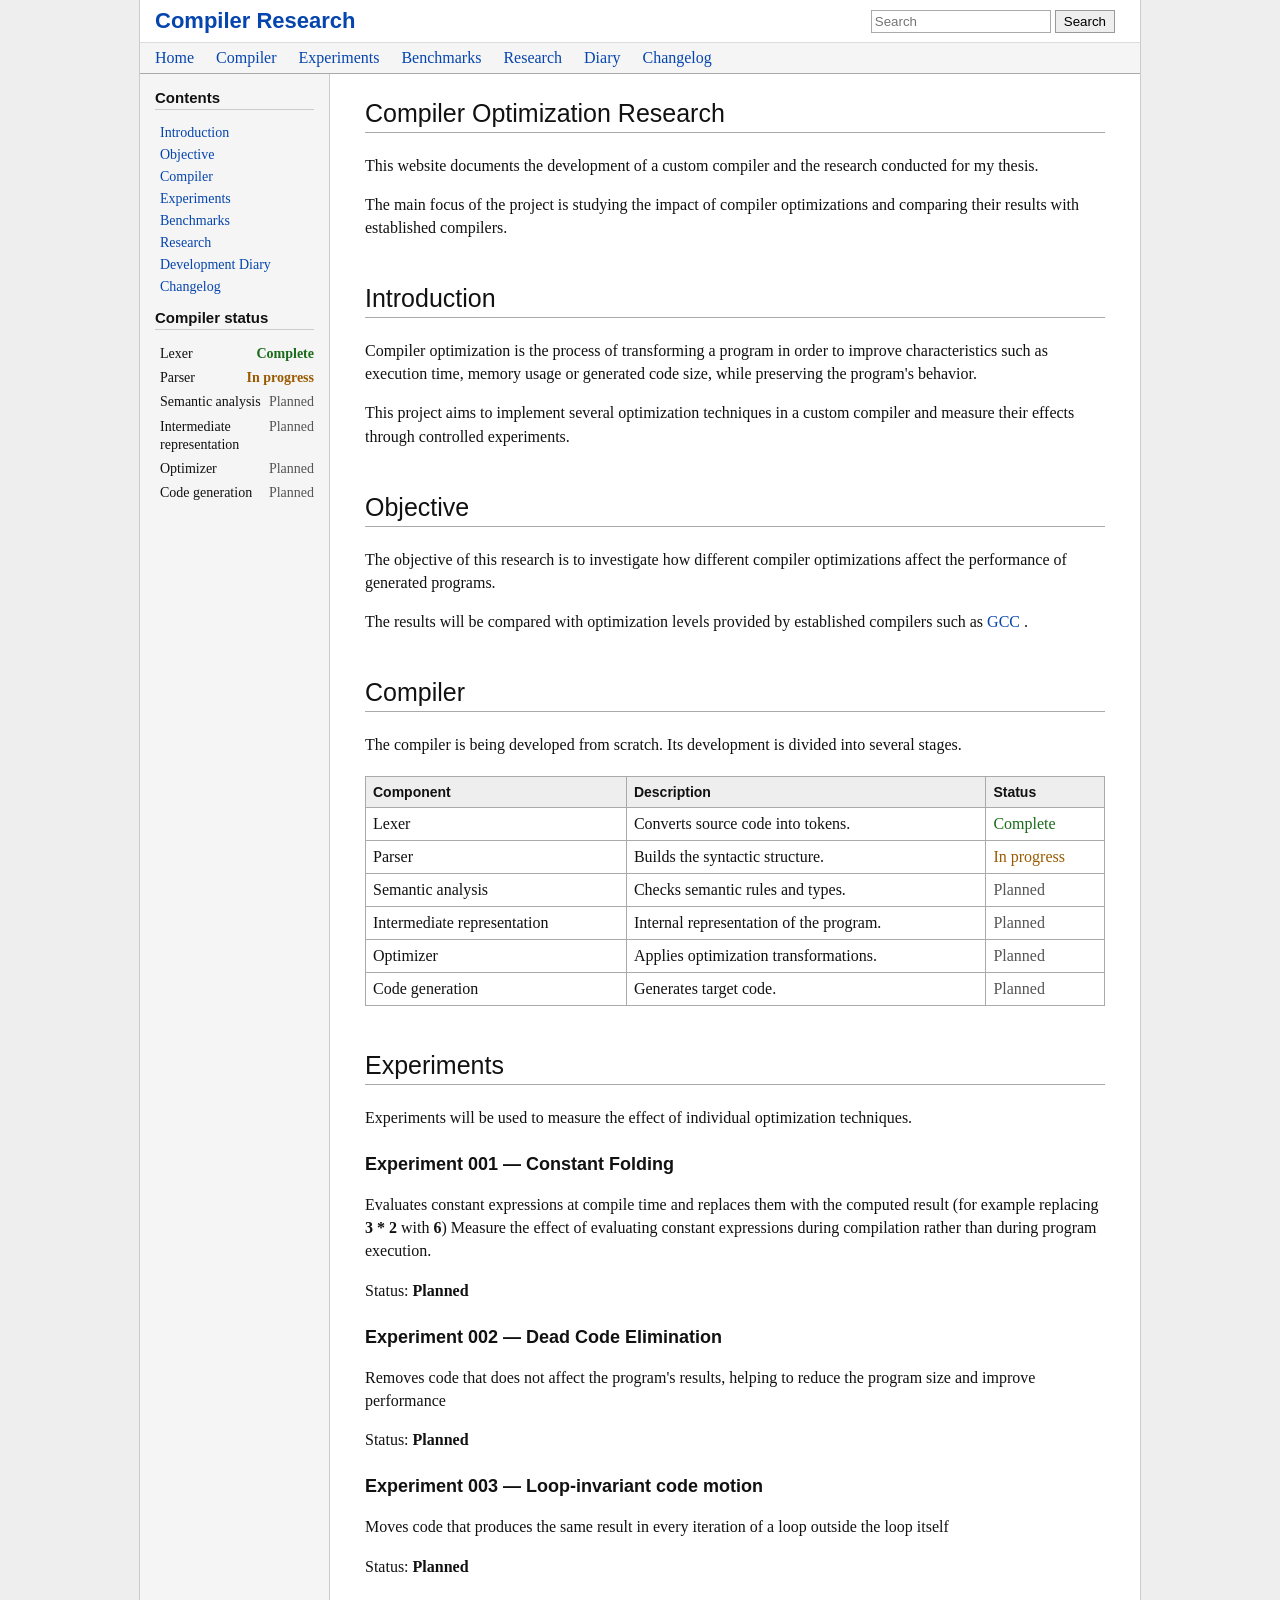
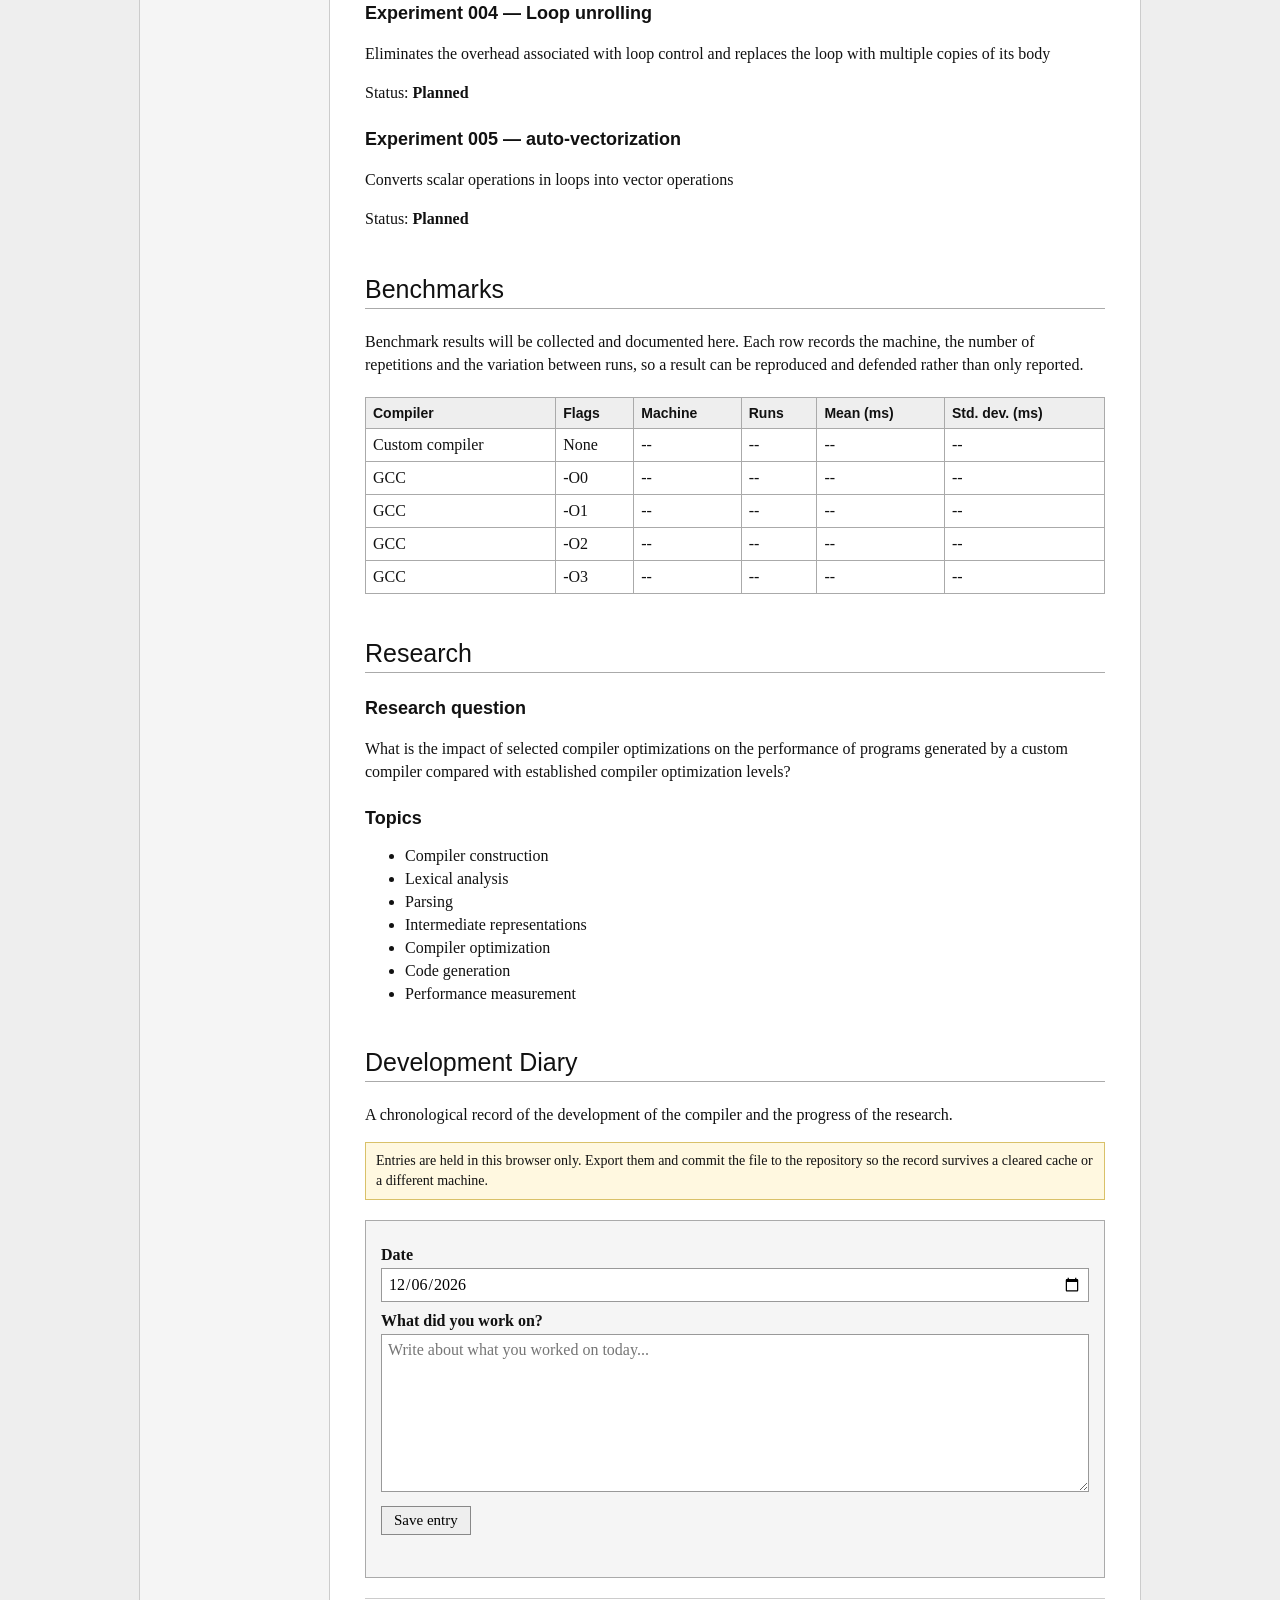
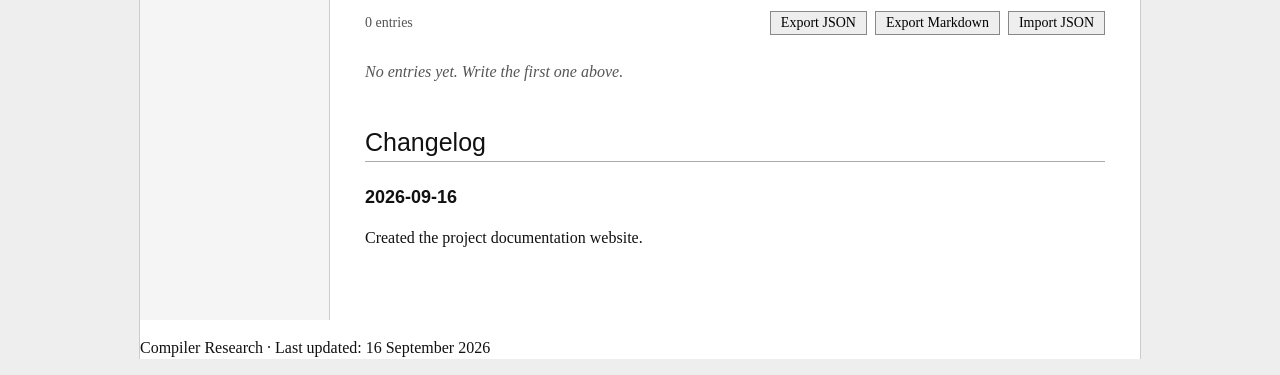
==== commit 5078b01a: "added the 5 of the optimisations into the experiments section" ====
--- a/index.html
+++ b/index.html
@@ -260,12 +260,16 @@
                     individual optimization techniques.
                 </p>
 
+
                 <h3>
                     Experiment 001 — Constant Folding
                 </h3>
 
                 <p>
-                    Evaluates expressions whose operands are known constants at compile time (for example, replacing <b>x = 3 + 5</b> with <b>x = 8</b>), avoiding calculating the sum during every execution.
+                    Evaluates constant expressions at compile time and replaces 
+                    them with  the computed result (for example replacing <b>3 * 2</b> with <b>6</b>)
+                    Measure the effect of evaluating constant expressions
+                    during compilation rather than during program execution.
                 </p>
 
                 <p>
@@ -273,13 +277,15 @@
                     <strong>Planned</strong>
                 </p>
 
+                <!--  Second experiment -->
 
                 <h3>
-                    Experiment 002 — Constant Propagation
+                    Experiment 002 — Dead Code Elimination
                 </h3>
 
                 <p>
-                    Replaces subsequent uses of a variable with its known constant value at a given point in the program. For example, if <b>a = 10</b> and later <b>b = a + 2</b> is used, it can be rewritten directly as <b>b = 12</b> when combined with constant folding.
+                    Removes code that does not affect the program's results, helping
+                    to reduce the program size and improve performance
                 </p>
 
                 <p>
@@ -287,13 +293,13 @@
                     <strong>Planned</strong>
                 </p>
 
-
                 <h3>
-                    Experiment 003 — Dead Code Elimination (DCE)
+                    Experiment 003 — Loop-invariant code motion
                 </h3>
 
                 <p>
-                    Removes instructions whose results are never used or that are unreachable (such as code following a <b>return</b> statement or variables assigned but never read), reducing code size without changing observable behavior.
+                    Moves code that produces the same result in every iteration 
+                    of a loop outside the loop itself
                 </p>
 
                 <p>
@@ -301,13 +307,13 @@
                     <strong>Planned</strong>
                 </p>
 
-
                 <h3>
-                    Experiment 004 — Common Subexpression Elimination (CSE)
+                    Experiment 004 — Loop unrolling
                 </h3>
 
                 <p>
-                    Detects when the exact same expression is calculated multiple times with identical, unchanged operands, reusing the previously calculated result instead of recomputing it.
+                    Eliminates the overhead associated with loop control and replaces
+                    the loop with multiple copies of its body
                 </p>
 
                 <p>
@@ -315,41 +321,12 @@
                     <strong>Planned</strong>
                 </p>
 
-
                 <h3>
-                    Experiment 005 — Loop-Invariant Code Motion (LICM)
+                    Experiment 005 — auto-vectorization
                 </h3>
 
                 <p>
-                    Identifies computations inside a loop whose results do not change across iterations and moves them outside the loop so they execute only once instead of every iteration.
-                </p>
-
-                <p>
-                    Status:
-                    <strong>Planned</strong>
-                </p>
-
-
-                <h3>
-                    Experiment 006 — Loop Unrolling
-                </h3>
-
-                <p>
-                    Reduces the number of iterations in a loop by replicating its body multiple times within a single iteration, decreasing loop control overhead (comparisons, jumps, counter increments) at the cost of larger code size.
-                </p>
-
-                <p>
-                    Status:
-                    <strong>Planned</strong>
-                </p>
-
-
-                <h3>
-                    Experiment 007 — Auto-vectorization
-                </h3>
-
-                <p>
-                    Transforms repetitive scalar operations (such as element-by-element array addition) into SIMD instructions that process multiple data points in parallel using processor vector registers (such as SSE/AVX on x86-64).
+                    Converts scalar operations in loops into vector operations
                 </p>
 
                 <p>
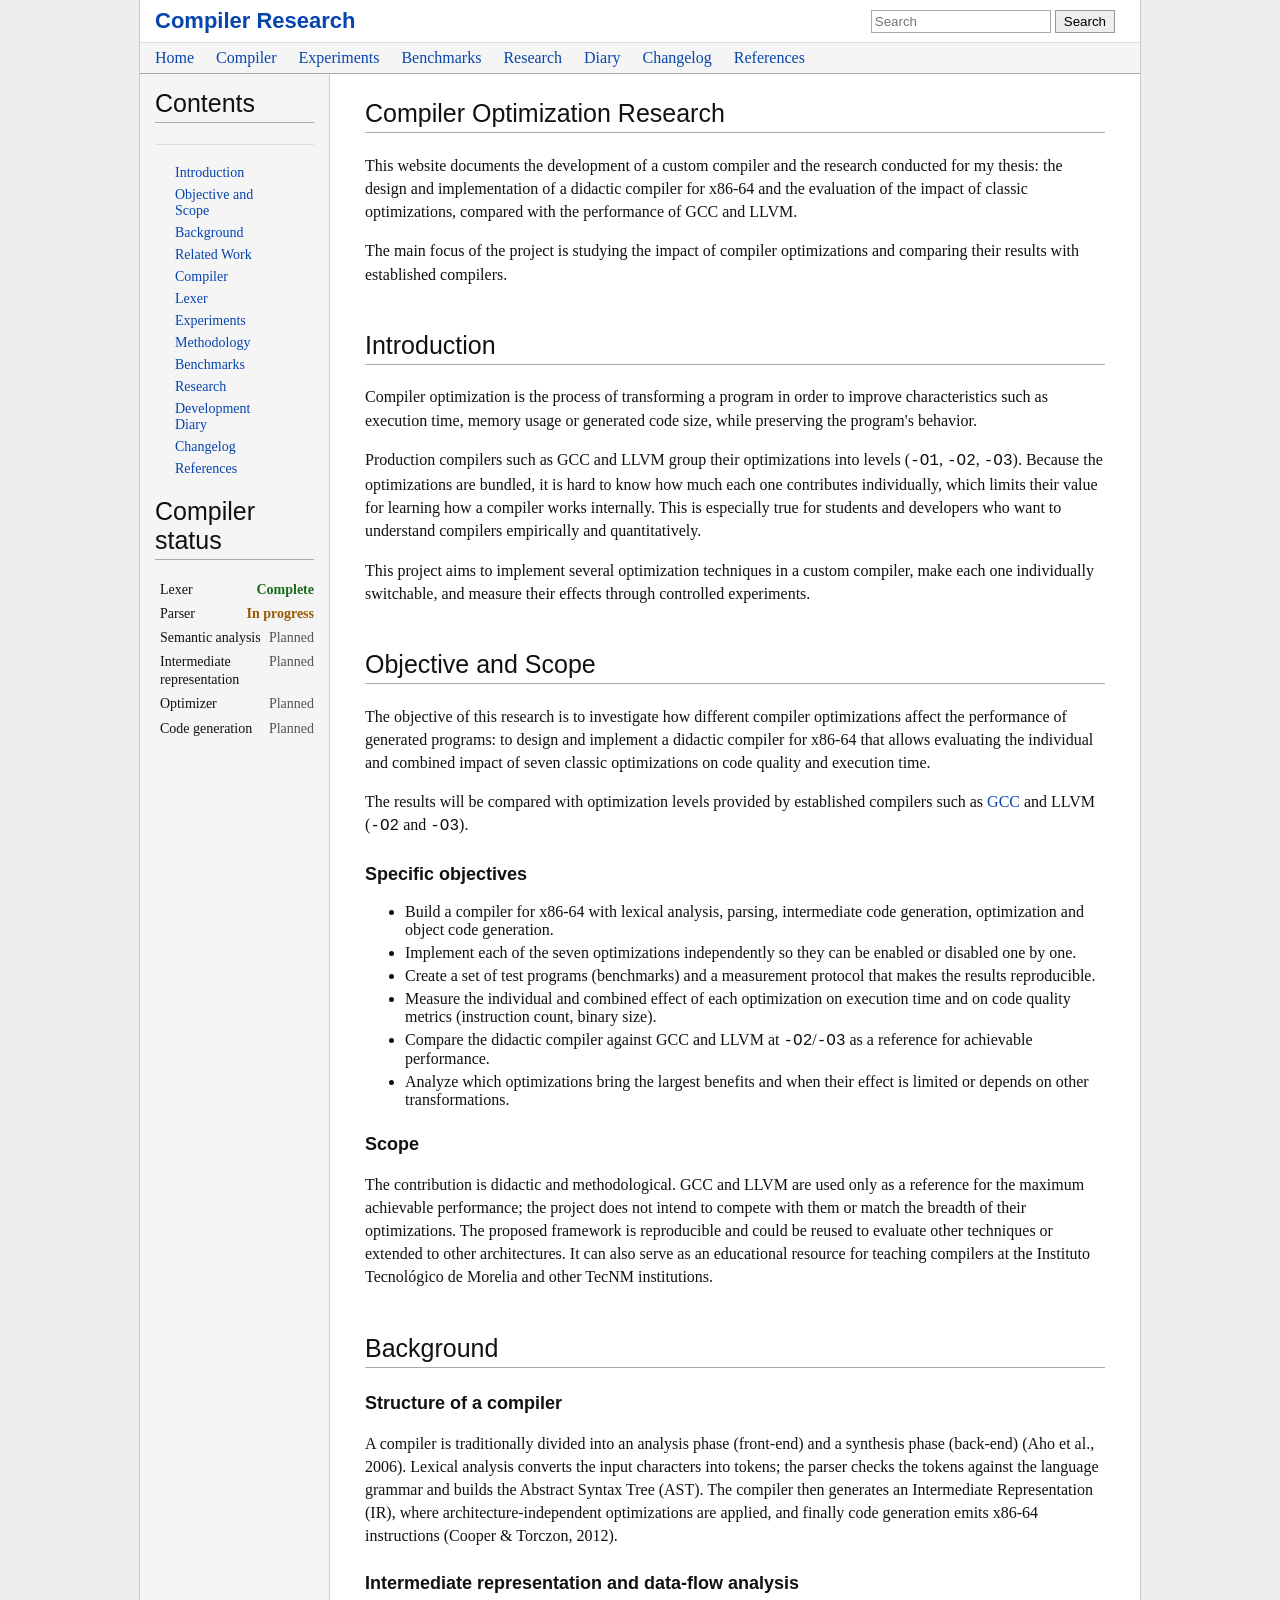
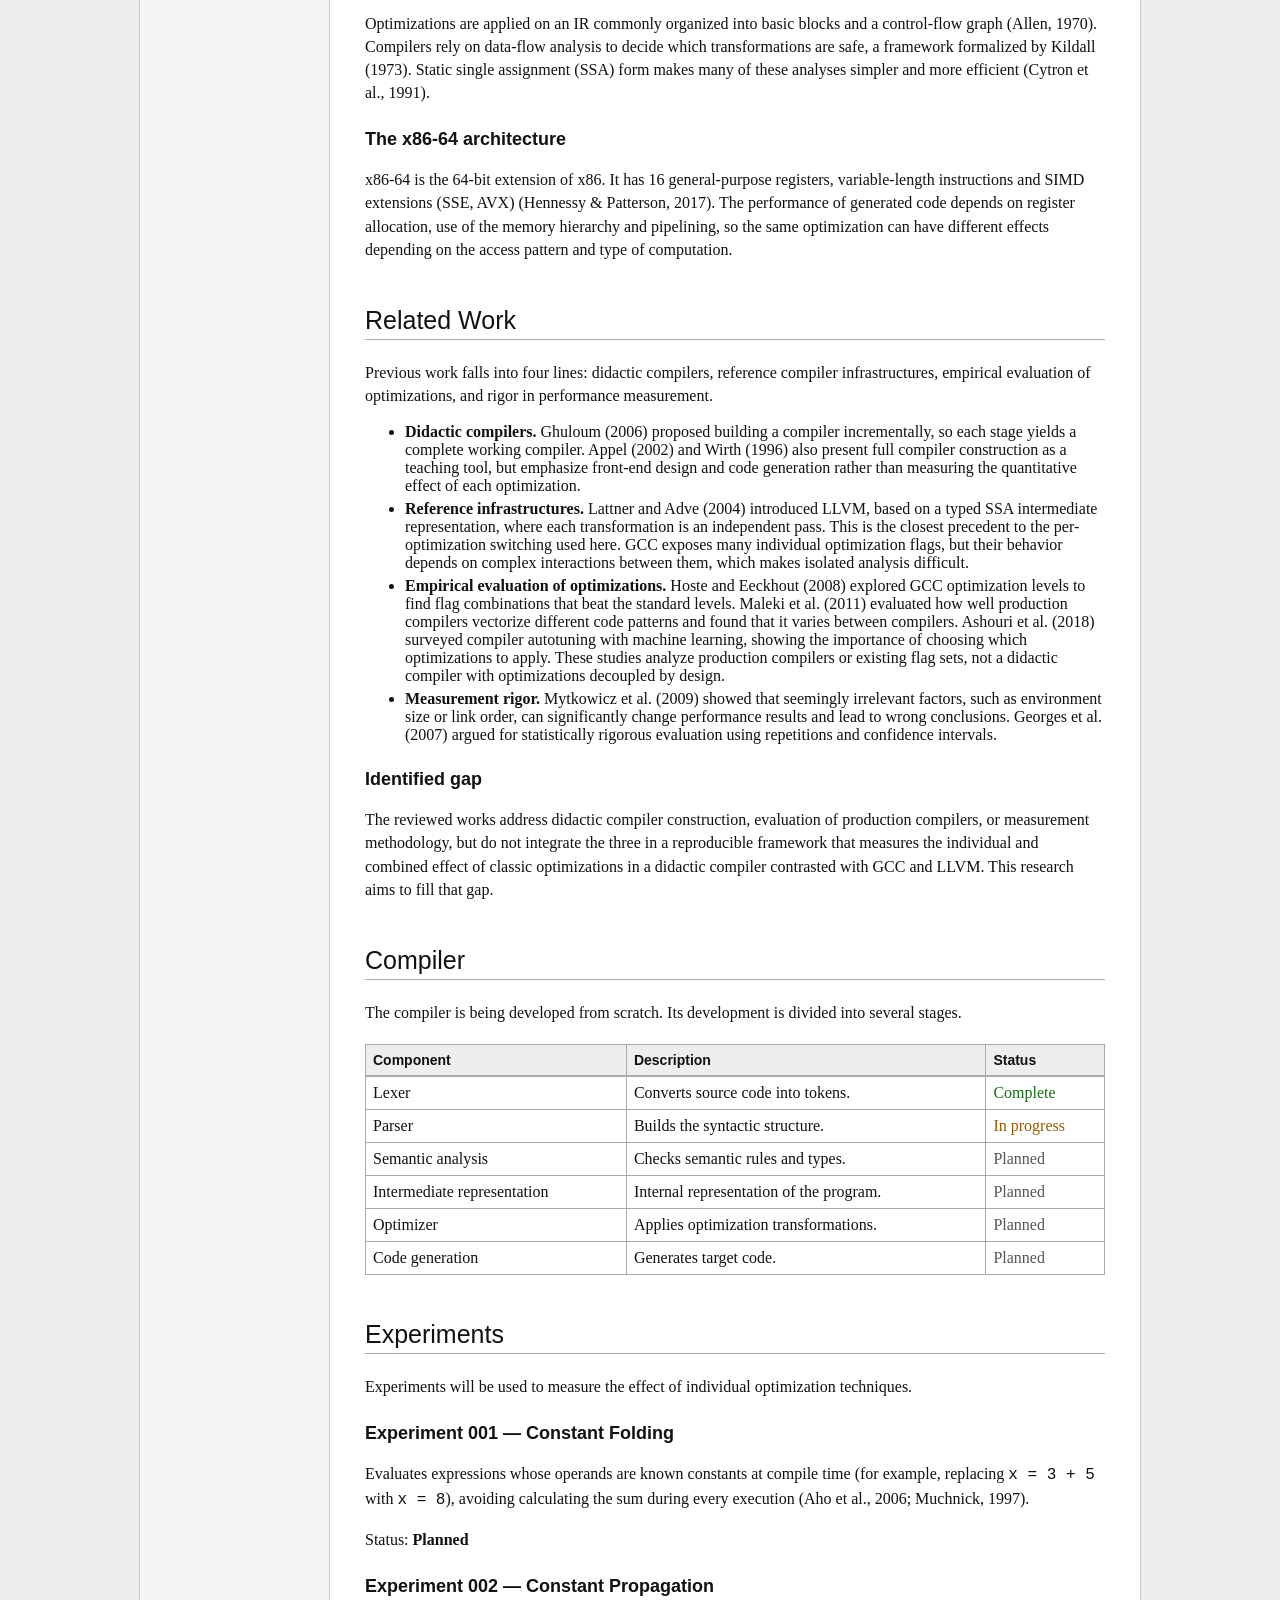
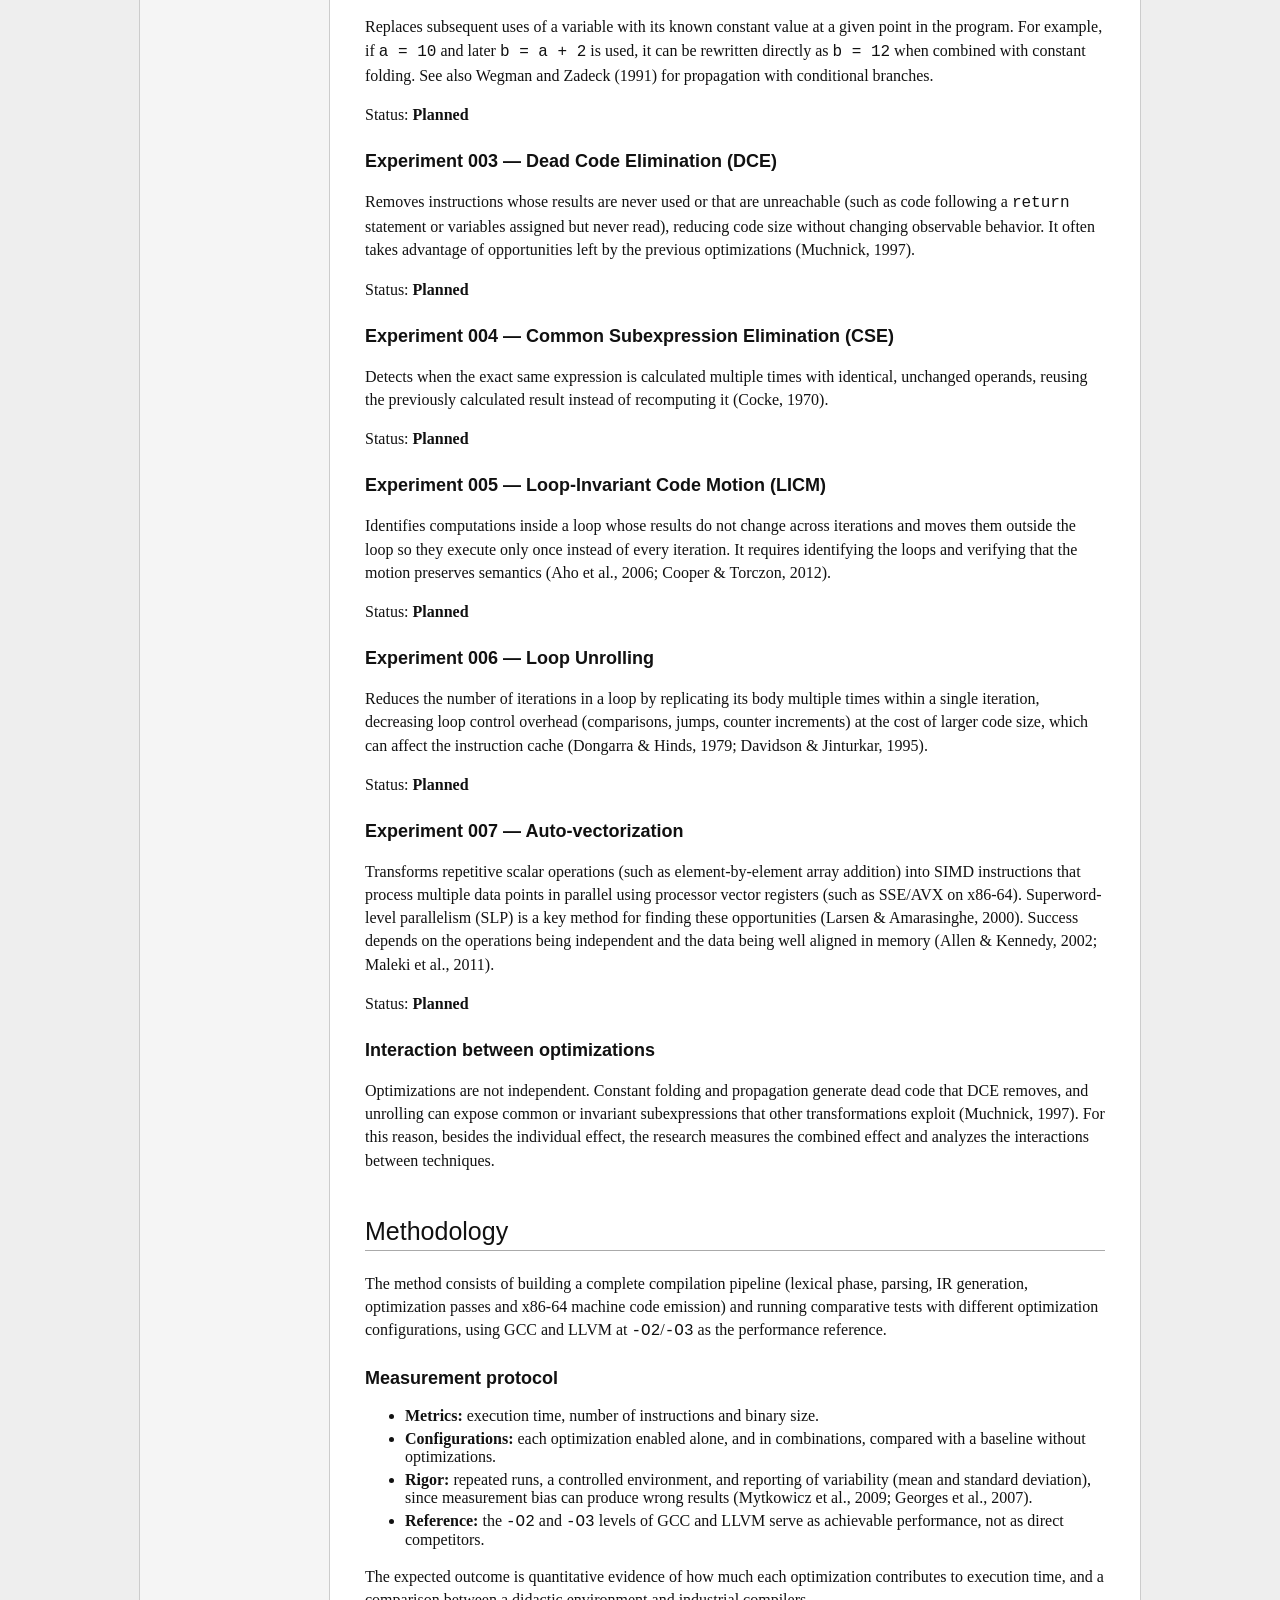
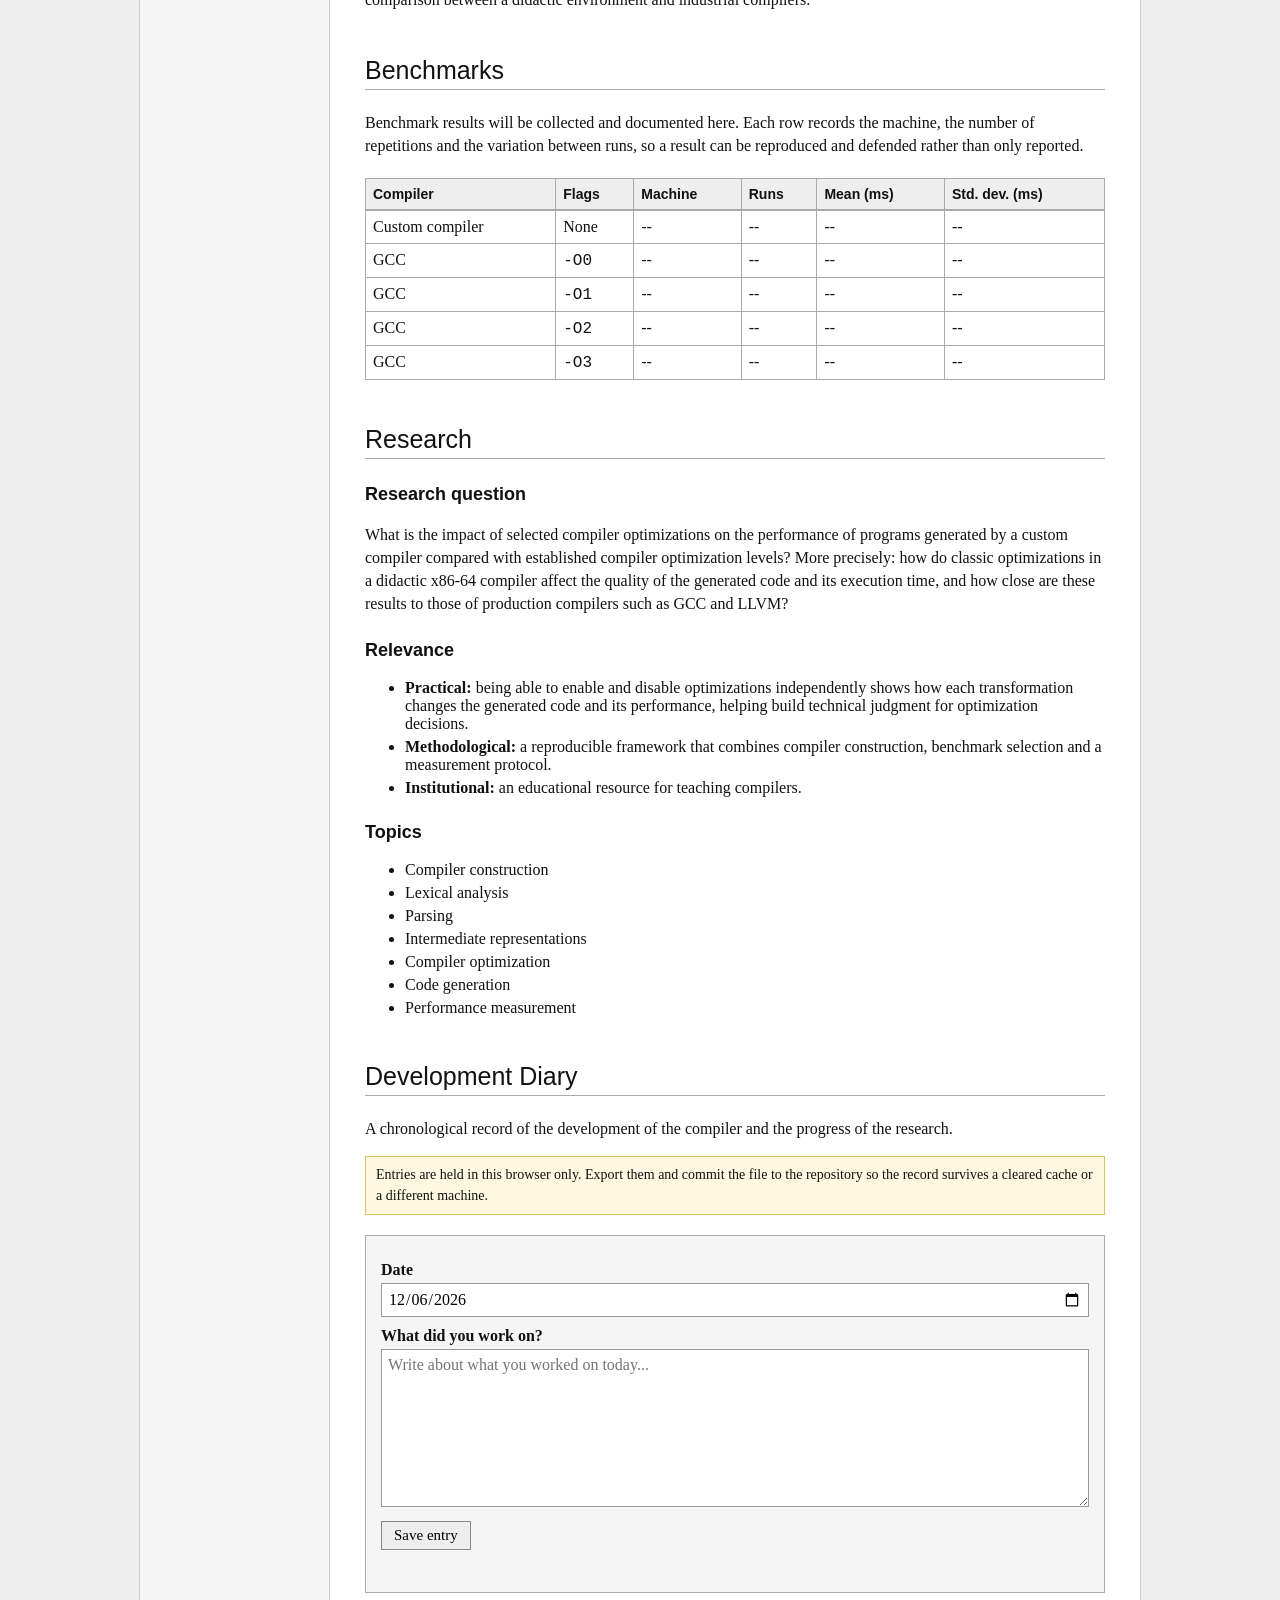
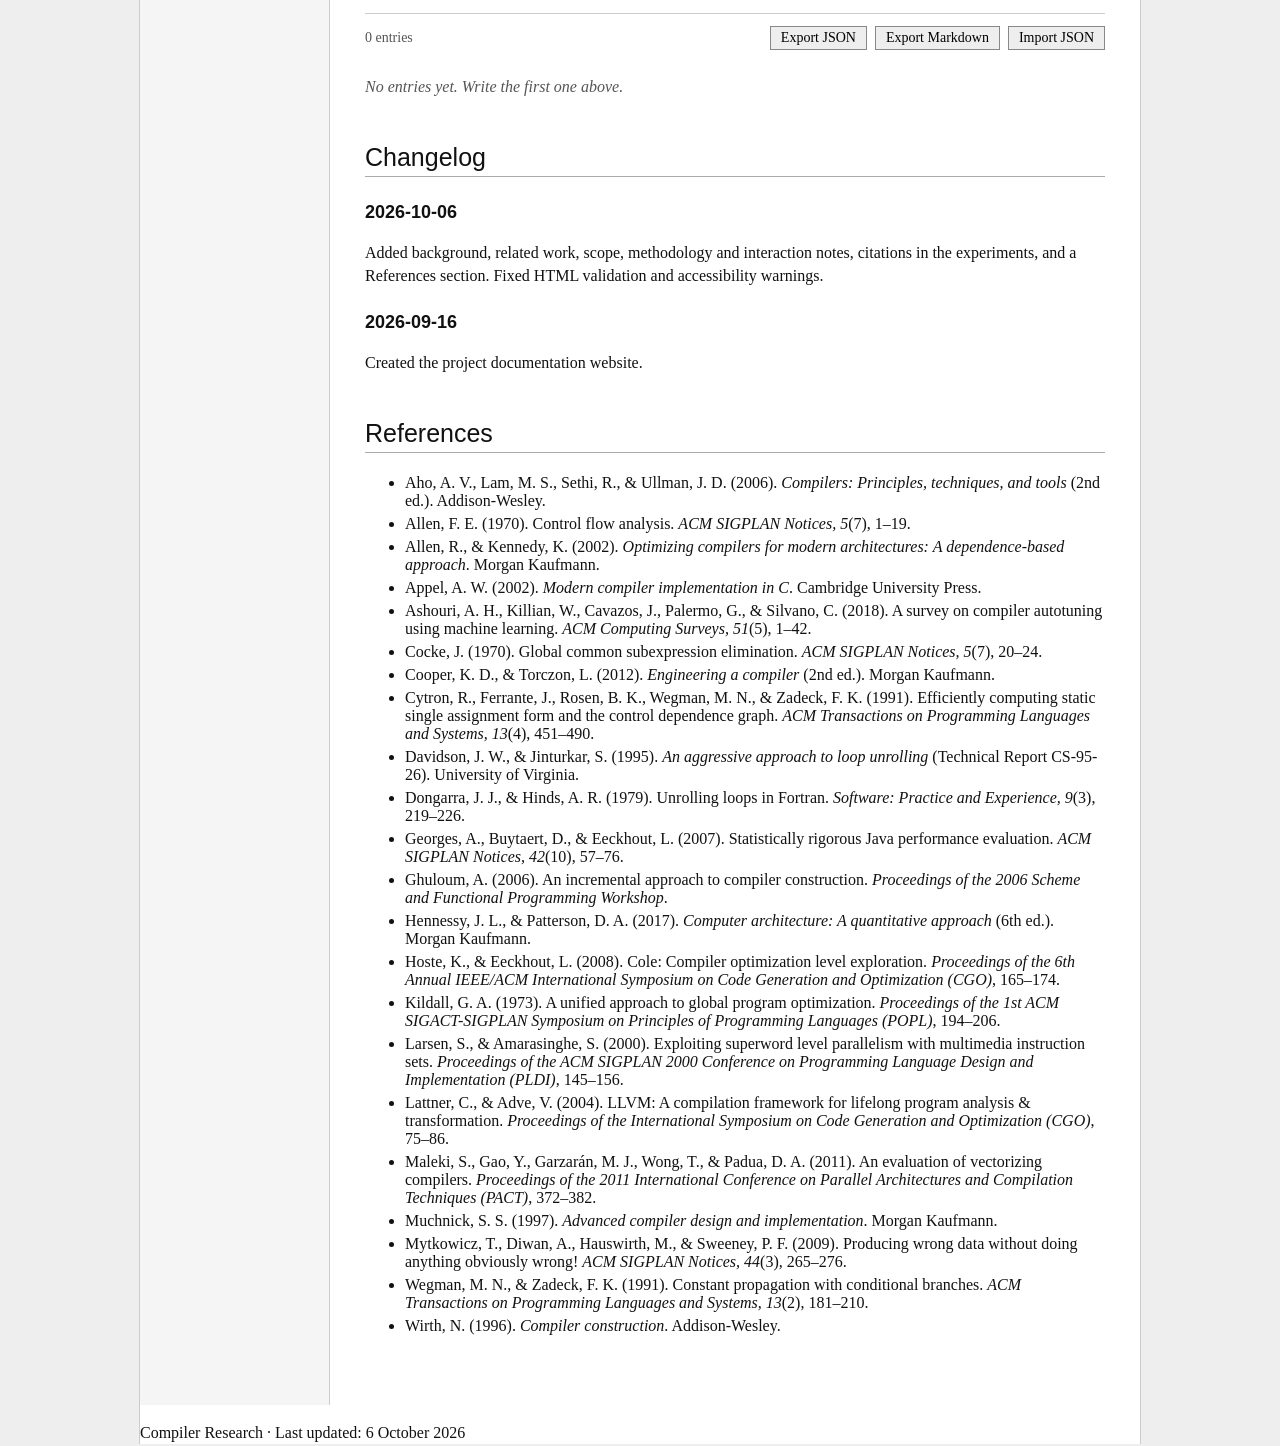
==== commit 32e2bcfe: "added the references section" ====
--- a/index.html
+++ b/index.html
@@ -4,9 +4,10 @@
 <head>
     <meta charset="UTF-8">
     <meta name="viewport" content="width=device-width, initial-scale=1.0">
-
+    <meta name="description" content="Documentation of a didactic x86-64 compiler and thesis research on the impact of classic compiler optimizations compared with GCC and LLVM.">
+    <meta name="author" content="Miguel Angel Loranca Santoyo">
     <title>Compiler Research</title>
-
+    <link rel="icon" href="data:image/svg+xml,%3Csvg xmlns='http://www.w3.org/2000/svg' viewBox='0 0 100 100'%3E%3Ctext y='.9em' font-size='90'%3E%E2%9A%99%3C/text%3E%3C/svg%3E">
     <link rel="stylesheet" href="style.css">
 </head>
 
@@ -15,336 +16,379 @@
 <div class="page">
 
     <!-- Header -->
-
     <header>
-
         <div class="header-top">
-
             <h1>Compiler Research</h1>
 
-            <div class="search">
-
-                <label class="visually-hidden" for="searchInput">
-                    Search this page
-                </label>
-
-                <input
-                    type="search"
-                    id="searchInput"
-                    placeholder="Search"
-                >
-
-                <button type="button" id="searchButton">
-                    Search
-                </button>
-
-                <span id="searchStatus" class="search-status"
-                      role="status" aria-live="polite"></span>
-
+            <div class="search" role="search">
+                <label class="visually-hidden" for="searchInput">Search this page</label>
+                <input type="search" id="searchInput" name="search" placeholder="Search" autocomplete="off">
+                <button type="button" id="searchButton">Search</button>
+                <span id="searchStatus" class="search-status" role="status" aria-live="polite"></span>
             </div>
-
         </div>
 
-
         <!-- Main navigation -->
-
-        <nav>
-
+        <nav aria-label="Main navigation">
             <a href="#home">Home</a>
-
             <a href="#compiler">Compiler</a>
-
             <a href="#experiments">Experiments</a>
-
             <a href="#benchmarks">Benchmarks</a>
-
             <a href="#research">Research</a>
-
             <a href="#diary">Diary</a>
-
             <a href="#changelog">Changelog</a>
-
+            <a href="#references">References</a>
         </nav>
-
     </header>
 
-
     <!-- Main layout -->
-
     <div class="layout">
 
-
         <!-- Sidebar -->
-
-        <aside>
-
-            <h3>Contents</h3>
-
-            <ul>
-
-                <li>
-                    <a href="#introduction">
-                        Introduction
-                    </a>
-                </li>
-
-                <li>
-                    <a href="#objective">
-                        Objective
-                    </a>
-                </li>
-
-                <li>
-                    <a href="#compiler">
-                        Compiler
-                    </a>
-                </li>
-
-                <li>
-                    <a href="#experiments">
-                        Experiments
-                    </a>
-                </li>
-
-                <li>
-                    <a href="#benchmarks">
-                        Benchmarks
-                    </a>
-                </li>
-
-                <li>
-                    <a href="#research">
-                        Research
-                    </a>
-                </li>
-
-                <li>
-                    <a href="#diary">
-                        Development Diary
-                    </a>
-                </li>
-
-                <li>
-                    <a href="#changelog">
-                        Changelog
-                    </a>
-                </li>
-
-            </ul>
-
-
-            <h3>Compiler status</h3>
+        <aside aria-label="Page contents and compiler status">
+            <h2 id="contentsTitle">Contents</h2>
+
+            <nav aria-labelledby="contentsTitle">
+                <ul>
+                    <li><a href="#introduction">Introduction</a></li>
+                    <li><a href="#objective">Objective and Scope</a></li>
+                    <li><a href="#background">Background</a></li>
+                    <li><a href="#related-work">Related Work</a></li>
+                    <li><a href="#compiler">Compiler</a></li>
+                    <li><a href="compiler/lexer.html">Lexer</a></li>
+                    <li><a href="#experiments">Experiments</a></li>
+                    <li><a href="#methodology">Methodology</a></li>
+                    <li><a href="#benchmarks">Benchmarks</a></li>
+                    <li><a href="#research">Research</a></li>
+                    <li><a href="#diary">Development Diary</a></li>
+                    <li><a href="#changelog">Changelog</a></li>
+                    <li><a href="#references">References</a></li>
+                </ul>
+            </nav>
+
+            <h2 id="statusTitle">Compiler status</h2>
 
             <!-- Rendered from COMPONENTS in script.js -->
-
-            <ul id="componentStatus" class="status-list"></ul>
-
+            <ul id="componentStatus" class="status-list" aria-labelledby="statusTitle"></ul>
         </aside>
 
-
         <!-- Main content -->
-
-        <main>
-
+        <main id="main-content">
 
             <!-- Home -->
-
-            <section id="home">
-
-                <h2>Compiler Optimization Research</h2>
-
+            <section id="home" aria-labelledby="homeTitle">
+                <h2 id="homeTitle">Compiler Optimization Research</h2>
                 <p>
                     This website documents the development of a custom
-                    compiler and the research conducted for my thesis.
-                </p>
-
+                    compiler and the research conducted for my thesis:
+                    the design and implementation of a didactic compiler
+                    for x86-64 and the evaluation of the impact of classic
+                    optimizations, compared with the performance of GCC
+                    and LLVM.
+                </p>
                 <p>
                     The main focus of the project is studying the impact
                     of compiler optimizations and comparing their results
                     with established compilers.
                 </p>
-
-            </section>
-
-
+            </section>
 
             <!-- Introduction -->
-
-            <section id="introduction">
-
-                <h2>Introduction</h2>
-
+            <section id="introduction" aria-labelledby="introductionTitle">
+                <h2 id="introductionTitle">Introduction</h2>
                 <p>
                     Compiler optimization is the process of transforming
                     a program in order to improve characteristics such as
                     execution time, memory usage or generated code size,
                     while preserving the program's behavior.
                 </p>
-
+                <p>
+                    Production compilers such as GCC and LLVM group their
+                    optimizations into levels (<code>-O1</code>,
+                    <code>-O2</code>, <code>-O3</code>). Because the
+                    optimizations are bundled, it is hard to know how much
+                    each one contributes individually, which limits their
+                    value for learning how a compiler works internally.
+                    This is especially true for students and developers
+                    who want to understand compilers empirically and
+                    quantitatively.
+                </p>
                 <p>
                     This project aims to implement several optimization
-                    techniques in a custom compiler and measure their
-                    effects through controlled experiments.
-                </p>
-
-            </section>
-
-
+                    techniques in a custom compiler, make each one
+                    individually switchable, and measure their effects
+                    through controlled experiments.
+                </p>
+            </section>
 
             <!-- Objective -->
-
-            <section id="objective">
-
-                <h2>Objective</h2>
-
+            <section id="objective" aria-labelledby="objectiveTitle">
+                <h2 id="objectiveTitle">Objective and Scope</h2>
                 <p>
                     The objective of this research is to investigate how
                     different compiler optimizations affect the performance
-                    of generated programs.
-                </p>
-
+                    of generated programs: to design and implement a
+                    didactic compiler for x86-64 that allows evaluating the
+                    individual and combined impact of seven classic
+                    optimizations on code quality and execution time.
+                </p>
                 <p>
                     The results will be compared with optimization levels
                     provided by established compilers such as
-                    <a href="https://gcc.gnu.org/">
-                        GCC
-                    </a>.
-                </p>
-
-            </section>
-
-
+                    <a href="https://gcc.gnu.org/" rel="noopener noreferrer">GCC</a>
+                    and LLVM (<code>-O2</code> and <code>-O3</code>).
+                </p>
+
+                <h3>Specific objectives</h3>
+                <ul>
+                    <li>Build a compiler for x86-64 with lexical analysis, parsing, intermediate code generation, optimization and object code generation.</li>
+                    <li>Implement each of the seven optimizations independently so they can be enabled or disabled one by one.</li>
+                    <li>Create a set of test programs (benchmarks) and a measurement protocol that makes the results reproducible.</li>
+                    <li>Measure the individual and combined effect of each optimization on execution time and on code quality metrics (instruction count, binary size).</li>
+                    <li>Compare the didactic compiler against GCC and LLVM at <code>-O2</code>/<code>-O3</code> as a reference for achievable performance.</li>
+                    <li>Analyze which optimizations bring the largest benefits and when their effect is limited or depends on other transformations.</li>
+                </ul>
+
+                <h3>Scope</h3>
+                <p>
+                    The contribution is didactic and methodological. GCC and
+                    LLVM are used only as a reference for the maximum
+                    achievable performance; the project does not intend to
+                    compete with them or match the breadth of their
+                    optimizations. The proposed framework is reproducible
+                    and could be reused to evaluate other techniques or
+                    extended to other architectures. It can also serve as
+                    an educational resource for teaching compilers at the
+                    Instituto Tecnológico de Morelia and other TecNM
+                    institutions.
+                </p>
+            </section>
+
+            <!-- Background -->
+            <section id="background" aria-labelledby="backgroundTitle">
+                <h2 id="backgroundTitle">Background</h2>
+
+                <h3>Structure of a compiler</h3>
+                <p>
+                    A compiler is traditionally divided into an analysis
+                    phase (front-end) and a synthesis phase (back-end)
+                    (Aho et al., 2006). Lexical analysis converts the input
+                    characters into tokens; the parser checks the tokens
+                    against the language grammar and builds the Abstract
+                    Syntax Tree (AST). The compiler then generates an
+                    Intermediate Representation (IR), where
+                    architecture-independent optimizations are applied,
+                    and finally code generation emits x86-64 instructions
+                    (Cooper &amp; Torczon, 2012).
+                </p>
+
+                <h3>Intermediate representation and data-flow analysis</h3>
+                <p>
+                    Optimizations are applied on an IR commonly organized
+                    into basic blocks and a control-flow graph (Allen,
+                    1970). Compilers rely on data-flow analysis to decide
+                    which transformations are safe, a framework formalized
+                    by Kildall (1973). Static single assignment (SSA) form
+                    makes many of these analyses simpler and more efficient
+                    (Cytron et al., 1991).
+                </p>
+
+                <h3>The x86-64 architecture</h3>
+                <p>
+                    x86-64 is the 64-bit extension of x86. It has 16
+                    general-purpose registers, variable-length instructions
+                    and SIMD extensions (SSE, AVX) (Hennessy &amp;
+                    Patterson, 2017). The performance of generated code
+                    depends on register allocation, use of the memory
+                    hierarchy and pipelining, so the same optimization can
+                    have different effects depending on the access pattern
+                    and type of computation.
+                </p>
+            </section>
+
+            <!-- Related work -->
+            <section id="related-work" aria-labelledby="relatedWorkTitle">
+                <h2 id="relatedWorkTitle">Related Work</h2>
+                <p>
+                    Previous work falls into four lines: didactic
+                    compilers, reference compiler infrastructures,
+                    empirical evaluation of optimizations, and rigor in
+                    performance measurement.
+                </p>
+                <ul>
+                    <li>
+                        <strong>Didactic compilers.</strong> Ghuloum (2006)
+                        proposed building a compiler incrementally, so each
+                        stage yields a complete working compiler. Appel
+                        (2002) and Wirth (1996) also present full compiler
+                        construction as a teaching tool, but emphasize
+                        front-end design and code generation rather than
+                        measuring the quantitative effect of each
+                        optimization.
+                    </li>
+                    <li>
+                        <strong>Reference infrastructures.</strong> Lattner
+                        and Adve (2004) introduced LLVM, based on a typed
+                        SSA intermediate representation, where each
+                        transformation is an independent pass. This is the
+                        closest precedent to the per-optimization switching
+                        used here. GCC exposes many individual optimization
+                        flags, but their behavior depends on complex
+                        interactions between them, which makes isolated
+                        analysis difficult.
+                    </li>
+                    <li>
+                        <strong>Empirical evaluation of optimizations.</strong>
+                        Hoste and Eeckhout (2008) explored GCC optimization
+                        levels to find flag combinations that beat the
+                        standard levels. Maleki et al. (2011) evaluated how
+                        well production compilers vectorize different code
+                        patterns and found that it varies between
+                        compilers. Ashouri et al. (2018) surveyed compiler
+                        autotuning with machine learning, showing the
+                        importance of choosing which optimizations to
+                        apply. These studies analyze production compilers
+                        or existing flag sets, not a didactic compiler with
+                        optimizations decoupled by design.
+                    </li>
+                    <li>
+                        <strong>Measurement rigor.</strong> Mytkowicz et al.
+                        (2009) showed that seemingly irrelevant factors,
+                        such as environment size or link order, can
+                        significantly change performance results and lead
+                        to wrong conclusions. Georges et al. (2007) argued
+                        for statistically rigorous evaluation using
+                        repetitions and confidence intervals.
+                    </li>
+                </ul>
+
+                <h3>Identified gap</h3>
+                <p>
+                    The reviewed works address didactic compiler
+                    construction, evaluation of production compilers, or
+                    measurement methodology, but do not integrate the three
+                    in a reproducible framework that measures the
+                    individual and combined effect of classic
+                    optimizations in a didactic compiler contrasted with
+                    GCC and LLVM. This research aims to fill that gap.
+                </p>
+            </section>
 
             <!-- Compiler -->
-
-            <section id="compiler">
-
-                <h2>Compiler</h2>
-
+            <section id="compiler" aria-labelledby="compilerTitle">
+                <h2 id="compilerTitle">Compiler</h2>
                 <p>
                     The compiler is being developed from scratch.
                     Its development is divided into several stages.
                 </p>
 
-
                 <!-- Rows are rendered from COMPONENTS in script.js -->
-
                 <table id="componentTable">
-
+                    <caption class="visually-hidden">Compiler components and their development status</caption>
                     <thead>
-
-                        <tr>
-                            <th>Component</th>
-                            <th>Description</th>
-                            <th>Status</th>
-                        </tr>
-
+                        <tr>
+                            <th scope="col">Component</th>
+                            <th scope="col">Description</th>
+                            <th scope="col">Status</th>
+                        </tr>
                     </thead>
-
                     <tbody></tbody>
-
                 </table>
-
-            </section>
-
-
+            </section>
 
             <!-- Experiments -->
-
-            <section id="experiments">
-
-                <h2>Experiments</h2>
-
+            <section id="experiments" aria-labelledby="experimentsTitle">
+                <h2 id="experimentsTitle">Experiments</h2>
                 <p>
                     Experiments will be used to measure the effect of
                     individual optimization techniques.
                 </p>
 
-
-                <h3>
-                    Experiment 001 — Constant Folding
-                </h3>
-
-                <p>
-                    Evaluates constant expressions at compile time and replaces 
-                    them with  the computed result (for example replacing <b>3 * 2</b> with <b>6</b>)
-                    Measure the effect of evaluating constant expressions
-                    during compilation rather than during program execution.
-                </p>
-
-                <p>
-                    Status:
-                    <strong>Planned</strong>
-                </p>
-
-                <!--  Second experiment -->
-
-                <h3>
-                    Experiment 002 — Dead Code Elimination
-                </h3>
-
-                <p>
-                    Removes code that does not affect the program's results, helping
-                    to reduce the program size and improve performance
-                </p>
-
-                <p>
-                    Status:
-                    <strong>Planned</strong>
-                </p>
-
-                <h3>
-                    Experiment 003 — Loop-invariant code motion
-                </h3>
-
-                <p>
-                    Moves code that produces the same result in every iteration 
-                    of a loop outside the loop itself
-                </p>
-
-                <p>
-                    Status:
-                    <strong>Planned</strong>
-                </p>
-
-                <h3>
-                    Experiment 004 — Loop unrolling
-                </h3>
-
-                <p>
-                    Eliminates the overhead associated with loop control and replaces
-                    the loop with multiple copies of its body
-                </p>
-
-                <p>
-                    Status:
-                    <strong>Planned</strong>
-                </p>
-
-                <h3>
-                    Experiment 005 — auto-vectorization
-                </h3>
-
-                <p>
-                    Converts scalar operations in loops into vector operations
-                </p>
-
-                <p>
-                    Status:
-                    <strong>Planned</strong>
-                </p>
-
-
-            </section>
-
-
+                <h3>Experiment 001 — Constant Folding</h3>
+                <p>
+                    Evaluates expressions whose operands are known constants at compile time (for example, replacing <code>x = 3 + 5</code> with <code>x = 8</code>), avoiding calculating the sum during every execution (Aho et al., 2006; Muchnick, 1997).
+                </p>
+                <p>Status: <strong>Planned</strong></p>
+
+                <h3>Experiment 002 — Constant Propagation</h3>
+                <p>
+                    Replaces subsequent uses of a variable with its known constant value at a given point in the program. For example, if <code>a = 10</code> and later <code>b = a + 2</code> is used, it can be rewritten directly as <code>b = 12</code> when combined with constant folding. See also Wegman and Zadeck (1991) for propagation with conditional branches.
+                </p>
+                <p>Status: <strong>Planned</strong></p>
+
+                <h3>Experiment 003 — Dead Code Elimination (DCE)</h3>
+                <p>
+                    Removes instructions whose results are never used or that are unreachable (such as code following a <code>return</code> statement or variables assigned but never read), reducing code size without changing observable behavior. It often takes advantage of opportunities left by the previous optimizations (Muchnick, 1997).
+                </p>
+                <p>Status: <strong>Planned</strong></p>
+
+                <h3>Experiment 004 — Common Subexpression Elimination (CSE)</h3>
+                <p>
+                    Detects when the exact same expression is calculated multiple times with identical, unchanged operands, reusing the previously calculated result instead of recomputing it (Cocke, 1970).
+                </p>
+                <p>Status: <strong>Planned</strong></p>
+
+                <h3>Experiment 005 — Loop-Invariant Code Motion (LICM)</h3>
+                <p>
+                    Identifies computations inside a loop whose results do not change across iterations and moves them outside the loop so they execute only once instead of every iteration. It requires identifying the loops and verifying that the motion preserves semantics (Aho et al., 2006; Cooper &amp; Torczon, 2012).
+                </p>
+                <p>Status: <strong>Planned</strong></p>
+
+                <h3>Experiment 006 — Loop Unrolling</h3>
+                <p>
+                    Reduces the number of iterations in a loop by replicating its body multiple times within a single iteration, decreasing loop control overhead (comparisons, jumps, counter increments) at the cost of larger code size, which can affect the instruction cache (Dongarra &amp; Hinds, 1979; Davidson &amp; Jinturkar, 1995).
+                </p>
+                <p>Status: <strong>Planned</strong></p>
+
+                <h3>Experiment 007 — Auto-vectorization</h3>
+                <p>
+                    Transforms repetitive scalar operations (such as element-by-element array addition) into SIMD instructions that process multiple data points in parallel using processor vector registers (such as SSE/AVX on x86-64). Superword-level parallelism (SLP) is a key method for finding these opportunities (Larsen &amp; Amarasinghe, 2000). Success depends on the operations being independent and the data being well aligned in memory (Allen &amp; Kennedy, 2002; Maleki et al., 2011).
+                </p>
+                <p>Status: <strong>Planned</strong></p>
+
+                <h3>Interaction between optimizations</h3>
+                <p>
+                    Optimizations are not independent. Constant folding and
+                    propagation generate dead code that DCE removes, and
+                    unrolling can expose common or invariant subexpressions
+                    that other transformations exploit (Muchnick, 1997).
+                    For this reason, besides the individual effect, the
+                    research measures the combined effect and analyzes the
+                    interactions between techniques.
+                </p>
+            </section>
+
+            <!-- Methodology -->
+            <section id="methodology" aria-labelledby="methodologyTitle">
+                <h2 id="methodologyTitle">Methodology</h2>
+                <p>
+                    The method consists of building a complete compilation
+                    pipeline (lexical phase, parsing, IR generation,
+                    optimization passes and x86-64 machine code emission)
+                    and running comparative tests with different
+                    optimization configurations, using GCC and LLVM at
+                    <code>-O2</code>/<code>-O3</code> as the performance
+                    reference.
+                </p>
+
+                <h3>Measurement protocol</h3>
+                <ul>
+                    <li><strong>Metrics:</strong> execution time, number of instructions and binary size.</li>
+                    <li><strong>Configurations:</strong> each optimization enabled alone, and in combinations, compared with a baseline without optimizations.</li>
+                    <li><strong>Rigor:</strong> repeated runs, a controlled environment, and reporting of variability (mean and standard deviation), since measurement bias can produce wrong results (Mytkowicz et al., 2009; Georges et al., 2007).</li>
+                    <li><strong>Reference:</strong> the <code>-O2</code> and <code>-O3</code> levels of GCC and LLVM serve as achievable performance, not as direct competitors.</li>
+                </ul>
+                <p>
+                    The expected outcome is quantitative evidence of how
+                    much each optimization contributes to execution time,
+                    and a comparison between a didactic environment and
+                    industrial compilers.
+                </p>
+            </section>
 
             <!-- Benchmarks -->
-
-            <section id="benchmarks">
-
-                <h2>Benchmarks</h2>
-
+            <section id="benchmarks" aria-labelledby="benchmarksTitle">
+                <h2 id="benchmarksTitle">Benchmarks</h2>
                 <p>
                     Benchmark results will be collected and documented here.
                     Each row records the machine, the number of repetitions
@@ -352,261 +396,101 @@
                     reproduced and defended rather than only reported.
                 </p>
 
-
                 <table>
-
+                    <caption class="visually-hidden">Benchmark results by compiler and optimization flags</caption>
                     <thead>
-
-                        <tr>
-
-                            <th>
-                                Compiler
-                            </th>
-
-                            <th>
-                                Flags
-                            </th>
-
-                            <th>
-                                Machine
-                            </th>
-
-                            <th>
-                                Runs
-                            </th>
-
-                            <th>
-                                Mean (ms)
-                            </th>
-
-                            <th>
-                                Std. dev. (ms)
-                            </th>
-
-                        </tr>
-
+                        <tr>
+                            <th scope="col">Compiler</th>
+                            <th scope="col">Flags</th>
+                            <th scope="col">Machine</th>
+                            <th scope="col">Runs</th>
+                            <th scope="col">Mean (ms)</th>
+                            <th scope="col">Std. dev. (ms)</th>
+                        </tr>
                     </thead>
-
-
                     <tbody>
-
-                        <tr>
-
-                            <td>
-                                Custom compiler
-                            </td>
-
-                            <td>
-                                None
-                            </td>
-
-                            <td>
-                                --
-                            </td>
-
-                            <td>
-                                --
-                            </td>
-
-                            <td>
-                                --
-                            </td>
-
-                            <td>
-                                --
-                            </td>
-
-                        </tr>
-
-
-                        <tr>
-
-                            <td>
-                                GCC
-                            </td>
-
-                            <td>
-                                -O0
-                            </td>
-
-                            <td>
-                                --
-                            </td>
-
-                            <td>
-                                --
-                            </td>
-
-                            <td>
-                                --
-                            </td>
-
-                            <td>
-                                --
-                            </td>
-
-                        </tr>
-
-
-                        <tr>
-
-                            <td>
-                                GCC
-                            </td>
-
-                            <td>
-                                -O1
-                            </td>
-
-                            <td>
-                                --
-                            </td>
-
-                            <td>
-                                --
-                            </td>
-
-                            <td>
-                                --
-                            </td>
-
-                            <td>
-                                --
-                            </td>
-
-                        </tr>
-
-
-                        <tr>
-
-                            <td>
-                                GCC
-                            </td>
-
-                            <td>
-                                -O2
-                            </td>
-
-                            <td>
-                                --
-                            </td>
-
-                            <td>
-                                --
-                            </td>
-
-                            <td>
-                                --
-                            </td>
-
-                            <td>
-                                --
-                            </td>
-
-                        </tr>
-
-
-                        <tr>
-
-                            <td>
-                                GCC
-                            </td>
-
-                            <td>
-                                -O3
-                            </td>
-
-                            <td>
-                                --
-                            </td>
-
-                            <td>
-                                --
-                            </td>
-
-                            <td>
-                                --
-                            </td>
-
-                            <td>
-                                --
-                            </td>
-
-                        </tr>
-
+                        <tr>
+                            <td>Custom compiler</td>
+                            <td>None</td>
+                            <td>--</td>
+                            <td>--</td>
+                            <td>--</td>
+                            <td>--</td>
+                        </tr>
+                        <tr>
+                            <td>GCC</td>
+                            <td><code>-O0</code></td>
+                            <td>--</td>
+                            <td>--</td>
+                            <td>--</td>
+                            <td>--</td>
+                        </tr>
+                        <tr>
+                            <td>GCC</td>
+                            <td><code>-O1</code></td>
+                            <td>--</td>
+                            <td>--</td>
+                            <td>--</td>
+                            <td>--</td>
+                        </tr>
+                        <tr>
+                            <td>GCC</td>
+                            <td><code>-O2</code></td>
+                            <td>--</td>
+                            <td>--</td>
+                            <td>--</td>
+                            <td>--</td>
+                        </tr>
+                        <tr>
+                            <td>GCC</td>
+                            <td><code>-O3</code></td>
+                            <td>--</td>
+                            <td>--</td>
+                            <td>--</td>
+                            <td>--</td>
+                        </tr>
                     </tbody>
-
                 </table>
-
-            </section>
-
-
+            </section>
 
             <!-- Research -->
-
-            <section id="research">
-
-                <h2>Research</h2>
-
-
-                <h3>
-                    Research question
-                </h3>
-
+            <section id="research" aria-labelledby="researchTitle">
+                <h2 id="researchTitle">Research</h2>
+
+                <h3>Research question</h3>
                 <p>
                     What is the impact of selected compiler optimizations
                     on the performance of programs generated by a custom
                     compiler compared with established compiler
-                    optimization levels?
-                </p>
-
-
-                <h3>
-                    Topics
-                </h3>
-
+                    optimization levels? More precisely: how do classic
+                    optimizations in a didactic x86-64 compiler affect the
+                    quality of the generated code and its execution time,
+                    and how close are these results to those of production
+                    compilers such as GCC and LLVM?
+                </p>
+
+                <h3>Relevance</h3>
                 <ul>
-
-                    <li>
-                        Compiler construction
-                    </li>
-
-                    <li>
-                        Lexical analysis
-                    </li>
-
-                    <li>
-                        Parsing
-                    </li>
-
-                    <li>
-                        Intermediate representations
-                    </li>
-
-                    <li>
-                        Compiler optimization
-                    </li>
-
-                    <li>
-                        Code generation
-                    </li>
-
-                    <li>
-                        Performance measurement
-                    </li>
-
-                </ul>
-
-            </section>
-
-
+                    <li><strong>Practical:</strong> being able to enable and disable optimizations independently shows how each transformation changes the generated code and its performance, helping build technical judgment for optimization decisions.</li>
+                    <li><strong>Methodological:</strong> a reproducible framework that combines compiler construction, benchmark selection and a measurement protocol.</li>
+                    <li><strong>Institutional:</strong> an educational resource for teaching compilers.</li>
+                </ul>
+
+                <h3>Topics</h3>
+                <ul>
+                    <li>Compiler construction</li>
+                    <li>Lexical analysis</li>
+                    <li>Parsing</li>
+                    <li>Intermediate representations</li>
+                    <li>Compiler optimization</li>
+                    <li>Code generation</li>
+                    <li>Performance measurement</li>
+                </ul>
+            </section>
 
             <!-- Development Diary -->
-
-            <section id="diary">
-
-                <h2>Development Diary</h2>
-
+            <section id="diary" aria-labelledby="diaryTitle">
+                <h2 id="diaryTitle">Development Diary</h2>
                 <p>
                     A chronological record of the development of the
                     compiler and the progress of the research.
@@ -618,129 +502,90 @@
                     survives a cleared cache or a different machine.
                 </p>
 
-
                 <div class="diary-editor">
-
-
-                    <label for="diaryDate">
-                        Date
-                    </label>
-
-
-                    <input
-                        type="date"
-                        id="diaryDate"
-                    >
-
-
-                    <label for="diaryText">
-                        What did you work on?
-                    </label>
-
-
-                    <textarea
-                        id="diaryText"
-                        rows="8"
-                        placeholder="Write about what you worked on today..."
-                    ></textarea>
-
+                    <label for="diaryDate">Date</label>
+                    <input type="date" id="diaryDate" name="diaryDate">
+
+                    <label for="diaryText">What did you work on?</label>
+                    <textarea id="diaryText" name="diaryText" rows="8" placeholder="Write about what you worked on today..."></textarea>
 
                     <div class="diary-editor-actions">
-
-                        <button type="button" id="diarySaveButton">
-                            Save entry
-                        </button>
-
-                        <button type="button" id="diaryCancelButton" hidden>
-                            Cancel
-                        </button>
-
+                        <button type="button" id="diarySaveButton">Save entry</button>
+                        <button type="button" id="diaryCancelButton" hidden>Cancel</button>
                     </div>
 
-
-                    <p id="diaryStatus" class="diary-status"
-                       role="status" aria-live="polite"></p>
-
+                    <p id="diaryStatus" class="diary-status" role="status" aria-live="polite"></p>
                 </div>
 
-
                 <div class="diary-toolbar">
-
                     <span id="diaryCount" class="diary-count"></span>
-
-                    <button type="button" id="exportJsonButton">
-                        Export JSON
-                    </button>
-
-                    <button type="button" id="exportMarkdownButton">
-                        Export Markdown
-                    </button>
-
-                    <button type="button" id="importButton">
-                        Import JSON
-                    </button>
-
-                    <input
-                        type="file"
-                        id="importInput"
-                        accept="application/json,.json"
-                        hidden
-                    >
-
+                    <button type="button" id="exportJsonButton">Export JSON</button>
+                    <button type="button" id="exportMarkdownButton">Export Markdown</button>
+                    <button type="button" id="importButton">Import JSON</button>
+                    <input type="file" id="importInput" name="importInput" accept="application/json,.json" aria-label="Import diary entries from a JSON file" hidden>
                 </div>
 
-
                 <!-- Saved entries appear here -->
-
                 <div id="diaryEntries"></div>
-
-            </section>
-
-
+            </section>
 
             <!-- Changelog -->
-
-            <section id="changelog">
-
-                <h2>Changelog</h2>
-
-
-                <h3>
-                    2026-09-16
-                </h3>
-
-                <p>
-                    Created the project documentation website.
-                </p>
-
-            </section>
-
+            <section id="changelog" aria-labelledby="changelogTitle">
+                <h2 id="changelogTitle">Changelog</h2>
+
+                <h3>2026-10-06</h3>
+                <p>
+                    Added background, related work, scope, methodology and
+                    interaction notes, citations in the experiments, and a
+                    References section. Fixed HTML validation and
+                    accessibility warnings.
+                </p>
+
+                <h3>2026-09-16</h3>
+                <p>Created the project documentation website.</p>
+            </section>
+
+            <!-- References -->
+            <section id="references" aria-labelledby="referencesTitle">
+                <h2 id="referencesTitle">References</h2>
+                <ul class="references">
+                    <li>Aho, A. V., Lam, M. S., Sethi, R., &amp; Ullman, J. D. (2006). <cite>Compilers: Principles, techniques, and tools</cite> (2nd ed.). Addison-Wesley.</li>
+                    <li>Allen, F. E. (1970). Control flow analysis. <em>ACM SIGPLAN Notices, 5</em>(7), 1–19.</li>
+                    <li>Allen, R., &amp; Kennedy, K. (2002). <cite>Optimizing compilers for modern architectures: A dependence-based approach</cite>. Morgan Kaufmann.</li>
+                    <li>Appel, A. W. (2002). <cite>Modern compiler implementation in C</cite>. Cambridge University Press.</li>
+                    <li>Ashouri, A. H., Killian, W., Cavazos, J., Palermo, G., &amp; Silvano, C. (2018). A survey on compiler autotuning using machine learning. <em>ACM Computing Surveys, 51</em>(5), 1–42.</li>
+                    <li>Cocke, J. (1970). Global common subexpression elimination. <em>ACM SIGPLAN Notices, 5</em>(7), 20–24.</li>
+                    <li>Cooper, K. D., &amp; Torczon, L. (2012). <cite>Engineering a compiler</cite> (2nd ed.). Morgan Kaufmann.</li>
+                    <li>Cytron, R., Ferrante, J., Rosen, B. K., Wegman, M. N., &amp; Zadeck, F. K. (1991). Efficiently computing static single assignment form and the control dependence graph. <em>ACM Transactions on Programming Languages and Systems, 13</em>(4), 451–490.</li>
+                    <li>Davidson, J. W., &amp; Jinturkar, S. (1995). <cite>An aggressive approach to loop unrolling</cite> (Technical Report CS-95-26). University of Virginia.</li>
+                    <li>Dongarra, J. J., &amp; Hinds, A. R. (1979). Unrolling loops in Fortran. <em>Software: Practice and Experience, 9</em>(3), 219–226.</li>
+                    <li>Georges, A., Buytaert, D., &amp; Eeckhout, L. (2007). Statistically rigorous Java performance evaluation. <em>ACM SIGPLAN Notices, 42</em>(10), 57–76.</li>
+                    <li>Ghuloum, A. (2006). An incremental approach to compiler construction. <em>Proceedings of the 2006 Scheme and Functional Programming Workshop</em>.</li>
+                    <li>Hennessy, J. L., &amp; Patterson, D. A. (2017). <cite>Computer architecture: A quantitative approach</cite> (6th ed.). Morgan Kaufmann.</li>
+                    <li>Hoste, K., &amp; Eeckhout, L. (2008). Cole: Compiler optimization level exploration. <em>Proceedings of the 6th Annual IEEE/ACM International Symposium on Code Generation and Optimization (CGO)</em>, 165–174.</li>
+                    <li>Kildall, G. A. (1973). A unified approach to global program optimization. <em>Proceedings of the 1st ACM SIGACT-SIGPLAN Symposium on Principles of Programming Languages (POPL)</em>, 194–206.</li>
+                    <li>Larsen, S., &amp; Amarasinghe, S. (2000). Exploiting superword level parallelism with multimedia instruction sets. <em>Proceedings of the ACM SIGPLAN 2000 Conference on Programming Language Design and Implementation (PLDI)</em>, 145–156.</li>
+                    <li>Lattner, C., &amp; Adve, V. (2004). LLVM: A compilation framework for lifelong program analysis &amp; transformation. <em>Proceedings of the International Symposium on Code Generation and Optimization (CGO)</em>, 75–86.</li>
+                    <li>Maleki, S., Gao, Y., Garzarán, M. J., Wong, T., &amp; Padua, D. A. (2011). An evaluation of vectorizing compilers. <em>Proceedings of the 2011 International Conference on Parallel Architectures and Compilation Techniques (PACT)</em>, 372–382.</li>
+                    <li>Muchnick, S. S. (1997). <cite>Advanced compiler design and implementation</cite>. Morgan Kaufmann.</li>
+                    <li>Mytkowicz, T., Diwan, A., Hauswirth, M., &amp; Sweeney, P. F. (2009). Producing wrong data without doing anything obviously wrong! <em>ACM SIGPLAN Notices, 44</em>(3), 265–276.</li>
+                    <li>Wegman, M. N., &amp; Zadeck, F. K. (1991). Constant propagation with conditional branches. <em>ACM Transactions on Programming Languages and Systems, 13</em>(2), 181–210.</li>
+                    <li>Wirth, N. (1996). <cite>Compiler construction</cite>. Addison-Wesley.</li>
+                </ul>
+            </section>
 
         </main>
-
     </div>
 
-
-
     <!-- Footer -->
-
     <footer>
-
-        <p>
-            Compiler Research ·
-            Last updated: 16 September 2026
-        </p>
-
+        <p>Compiler Research · Last updated: 6 October 2026</p>
     </footer>
 
-
 </div>
 
-
 <!-- JavaScript -->
-
 <script src="script.js"></script>
 
 </body>
-
 </html>
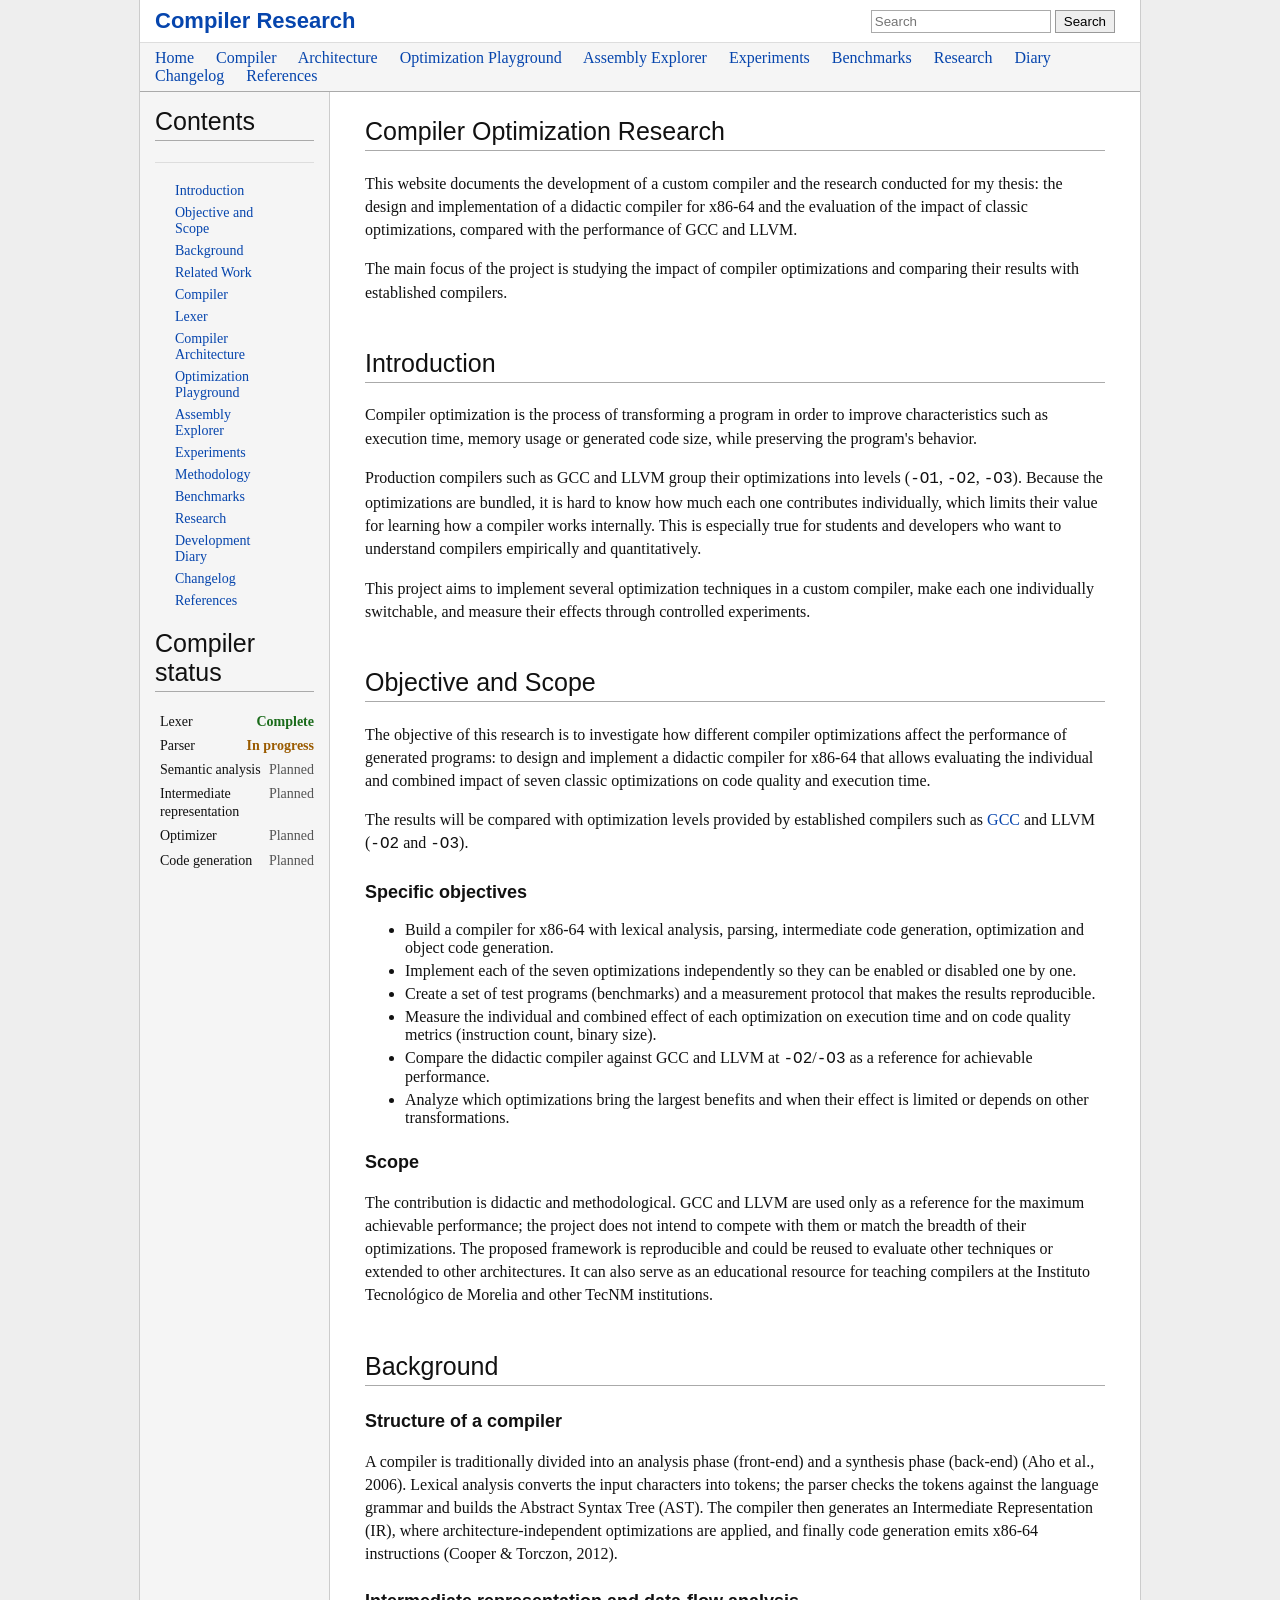
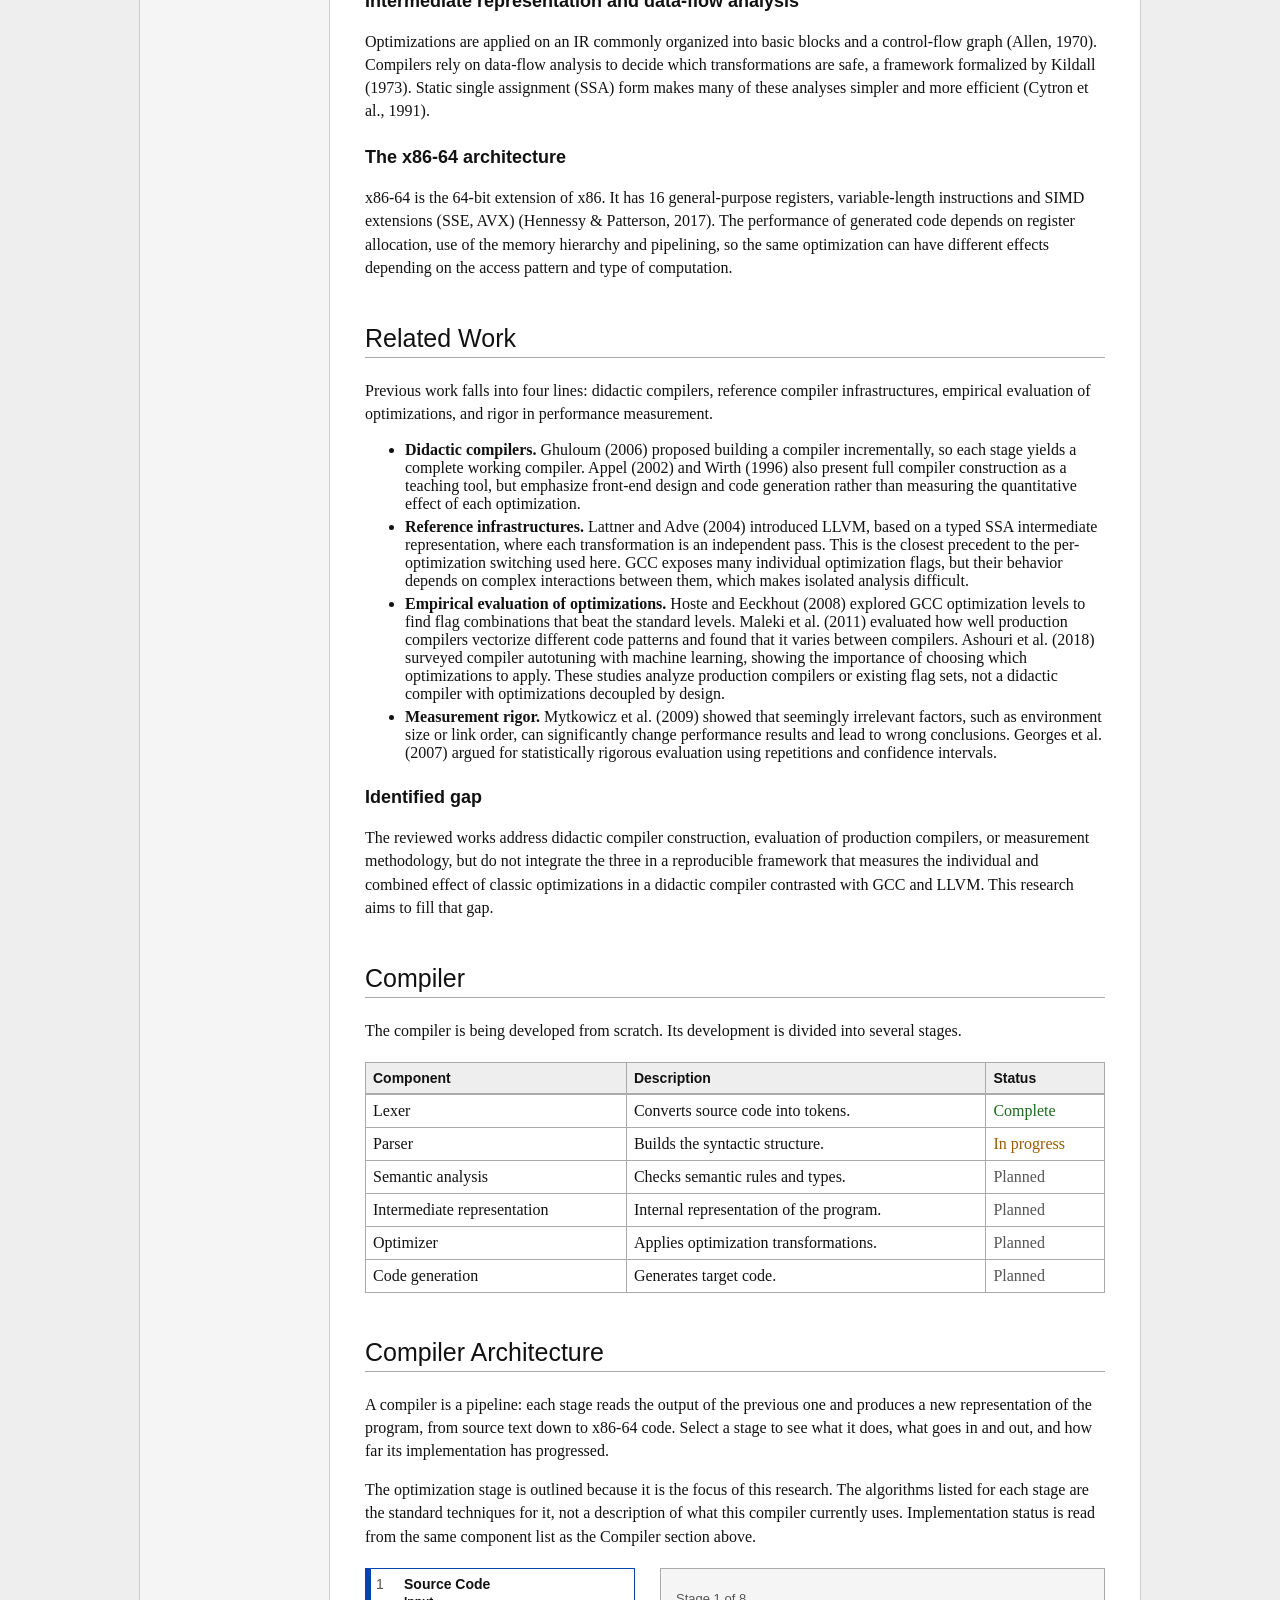
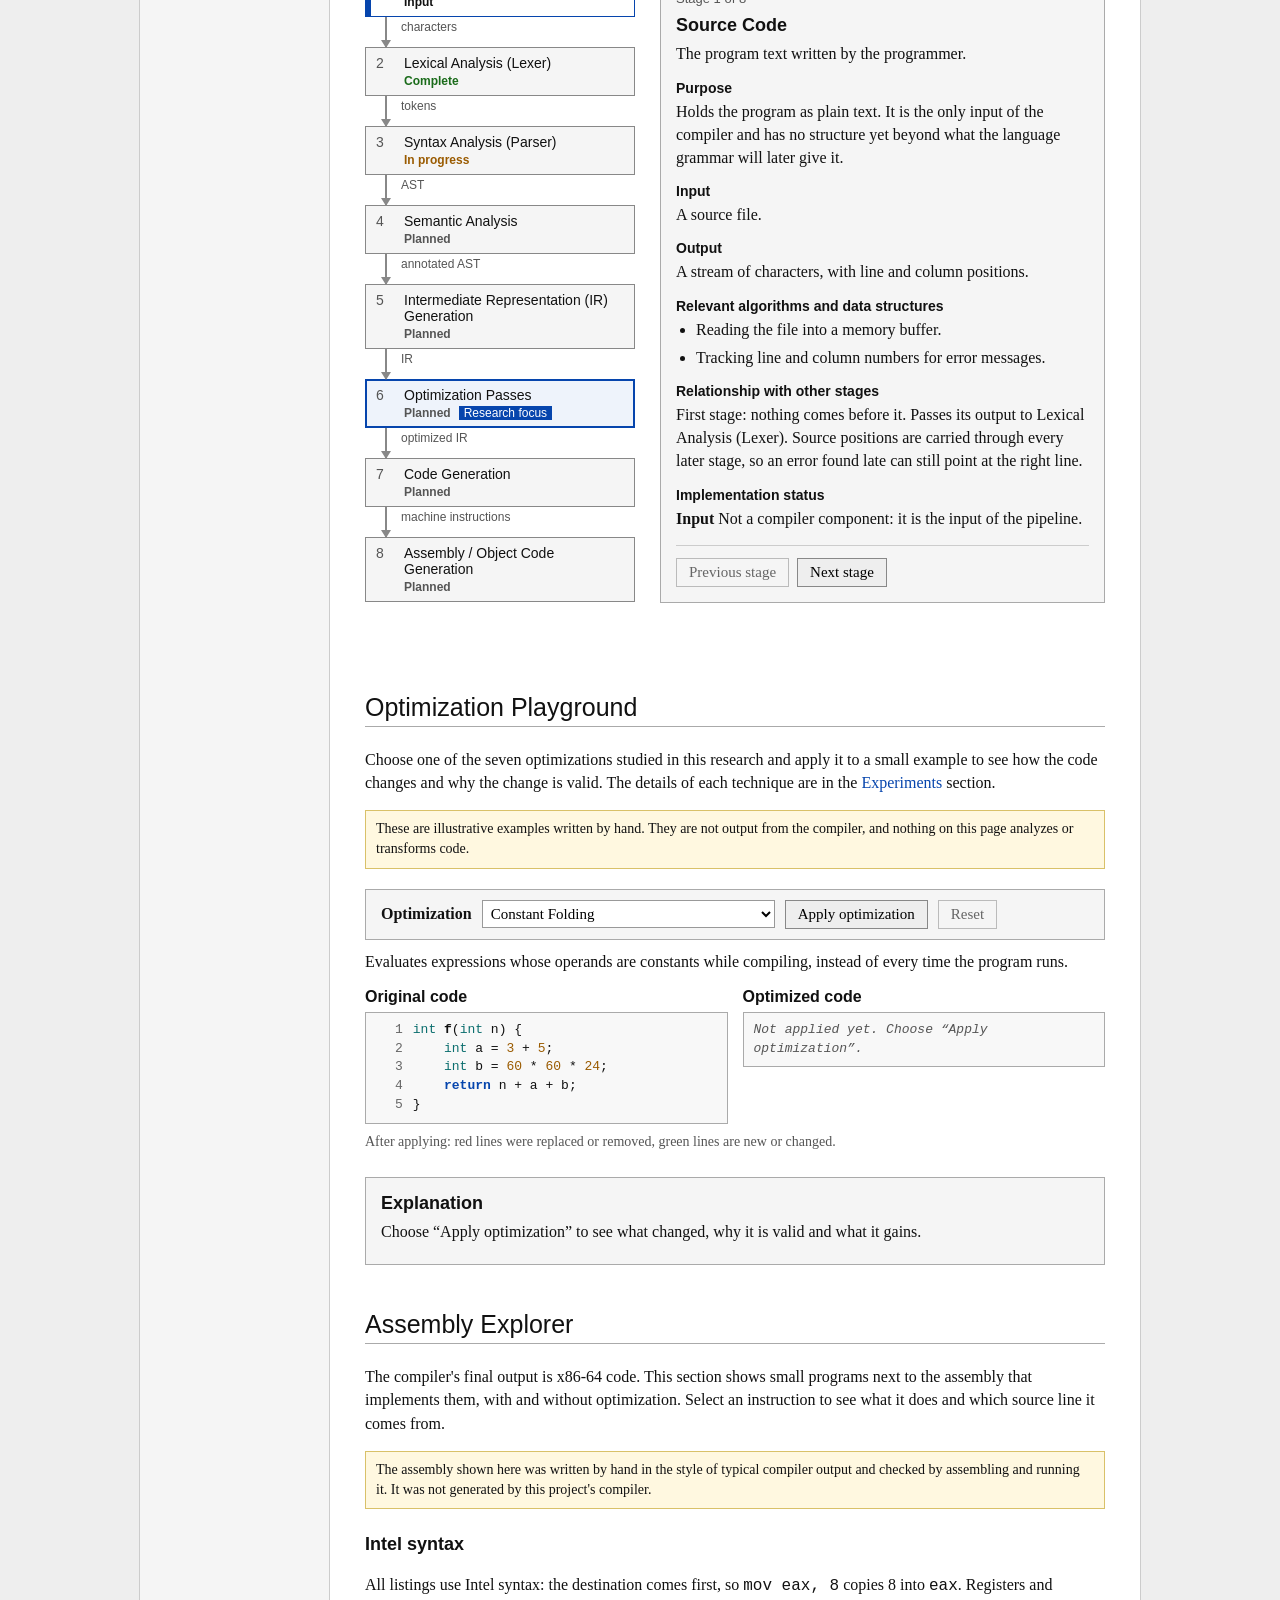
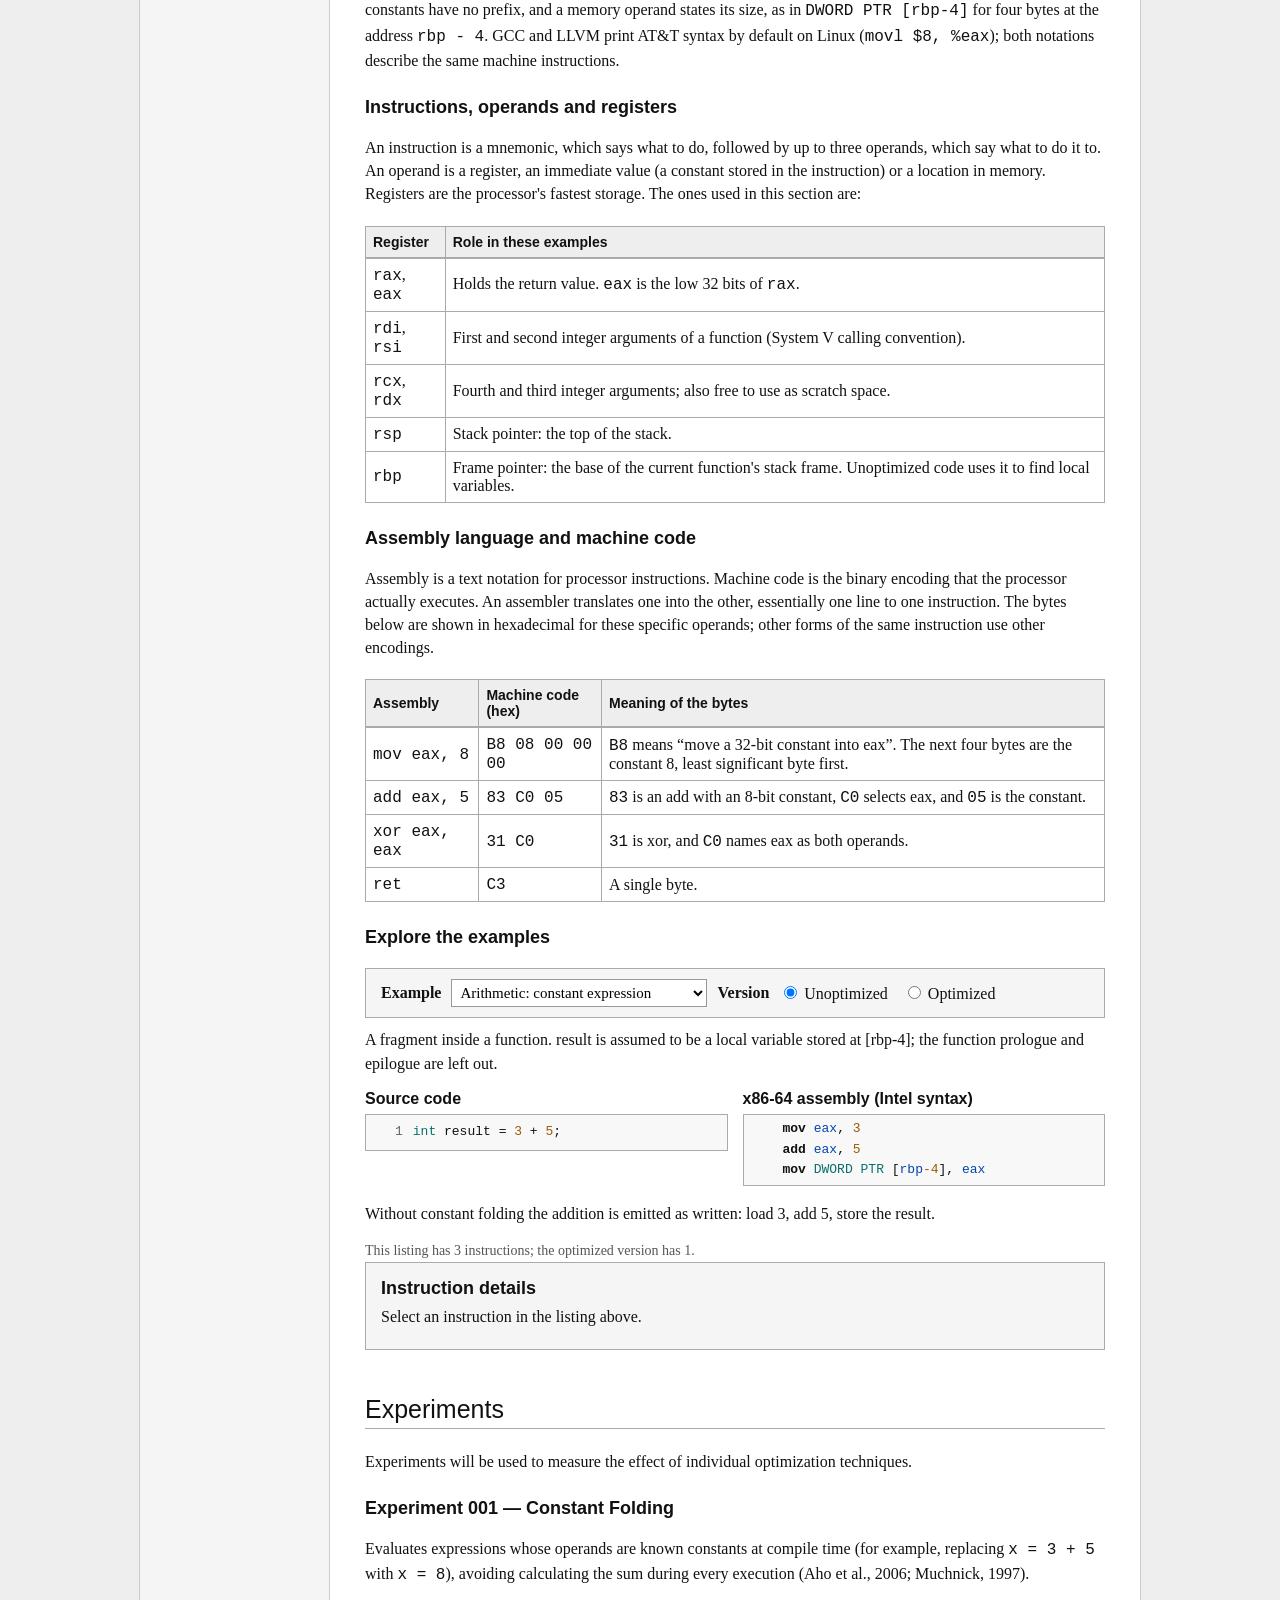
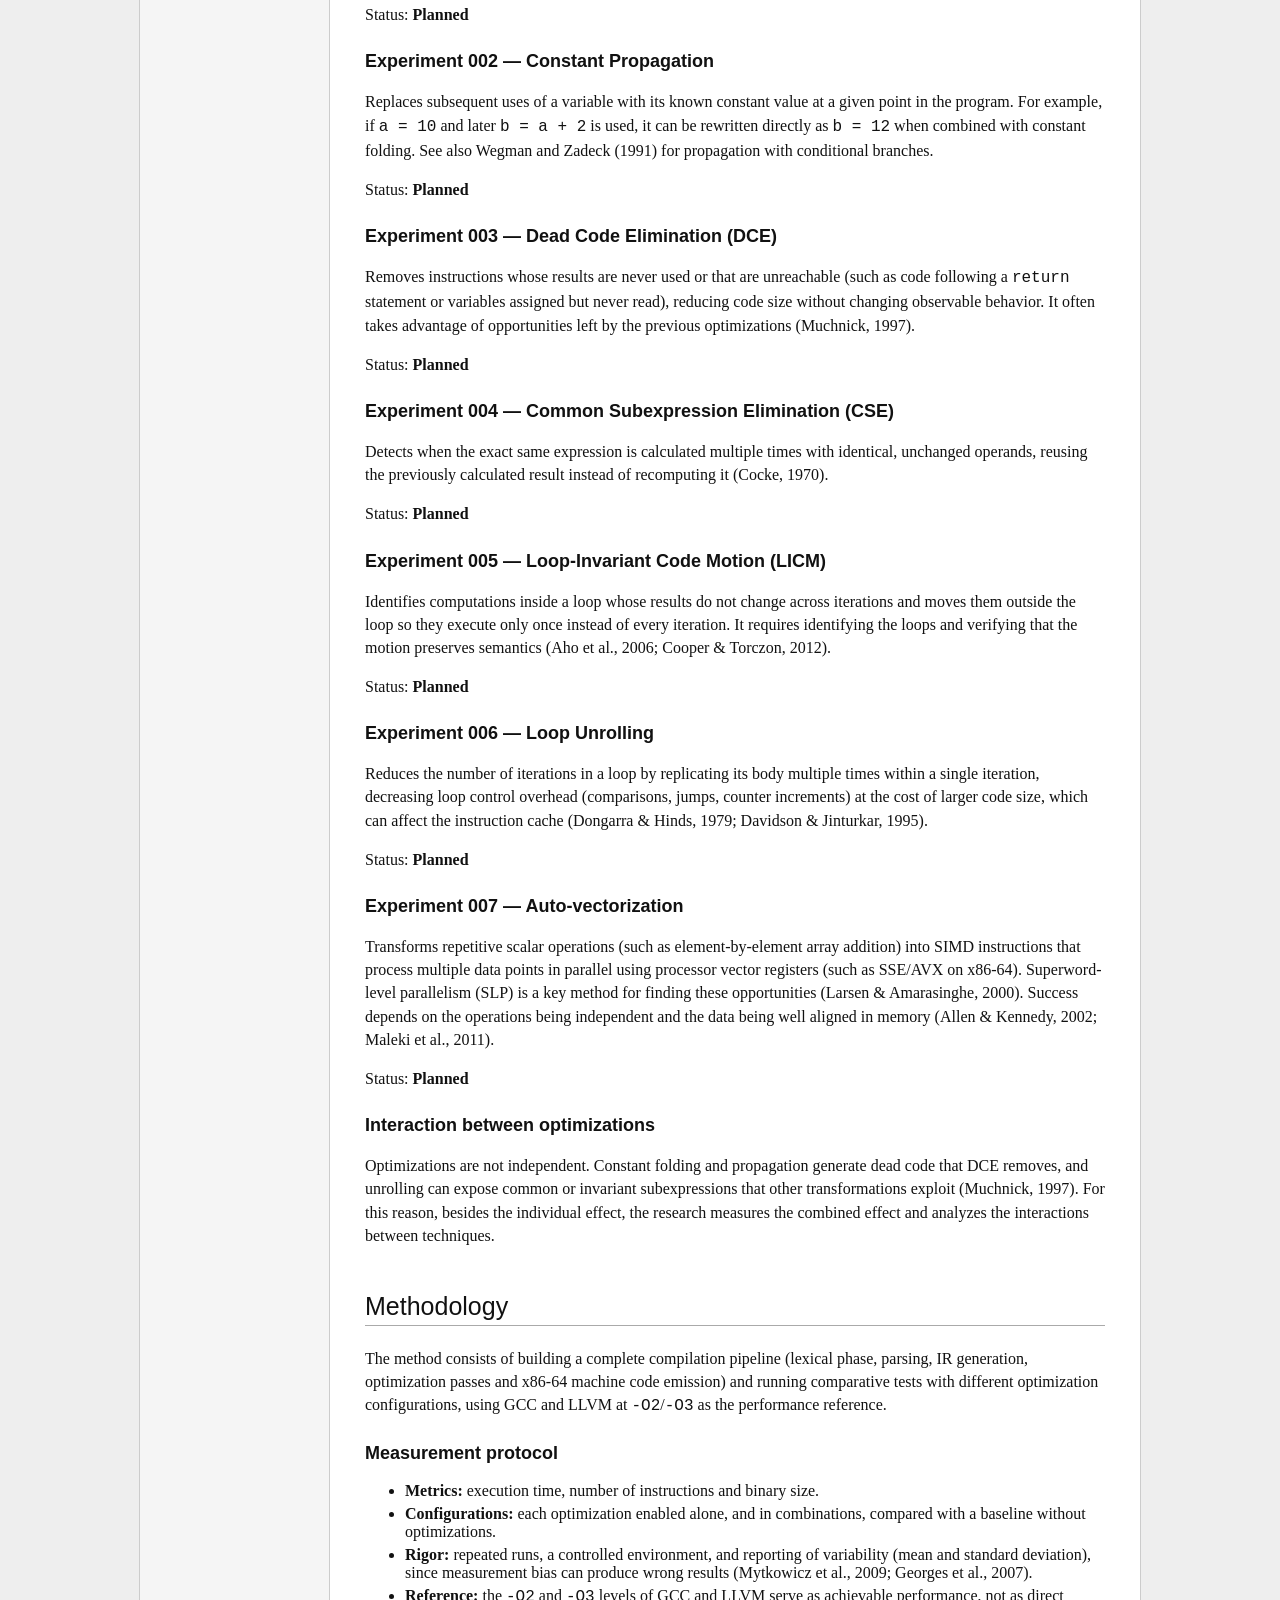
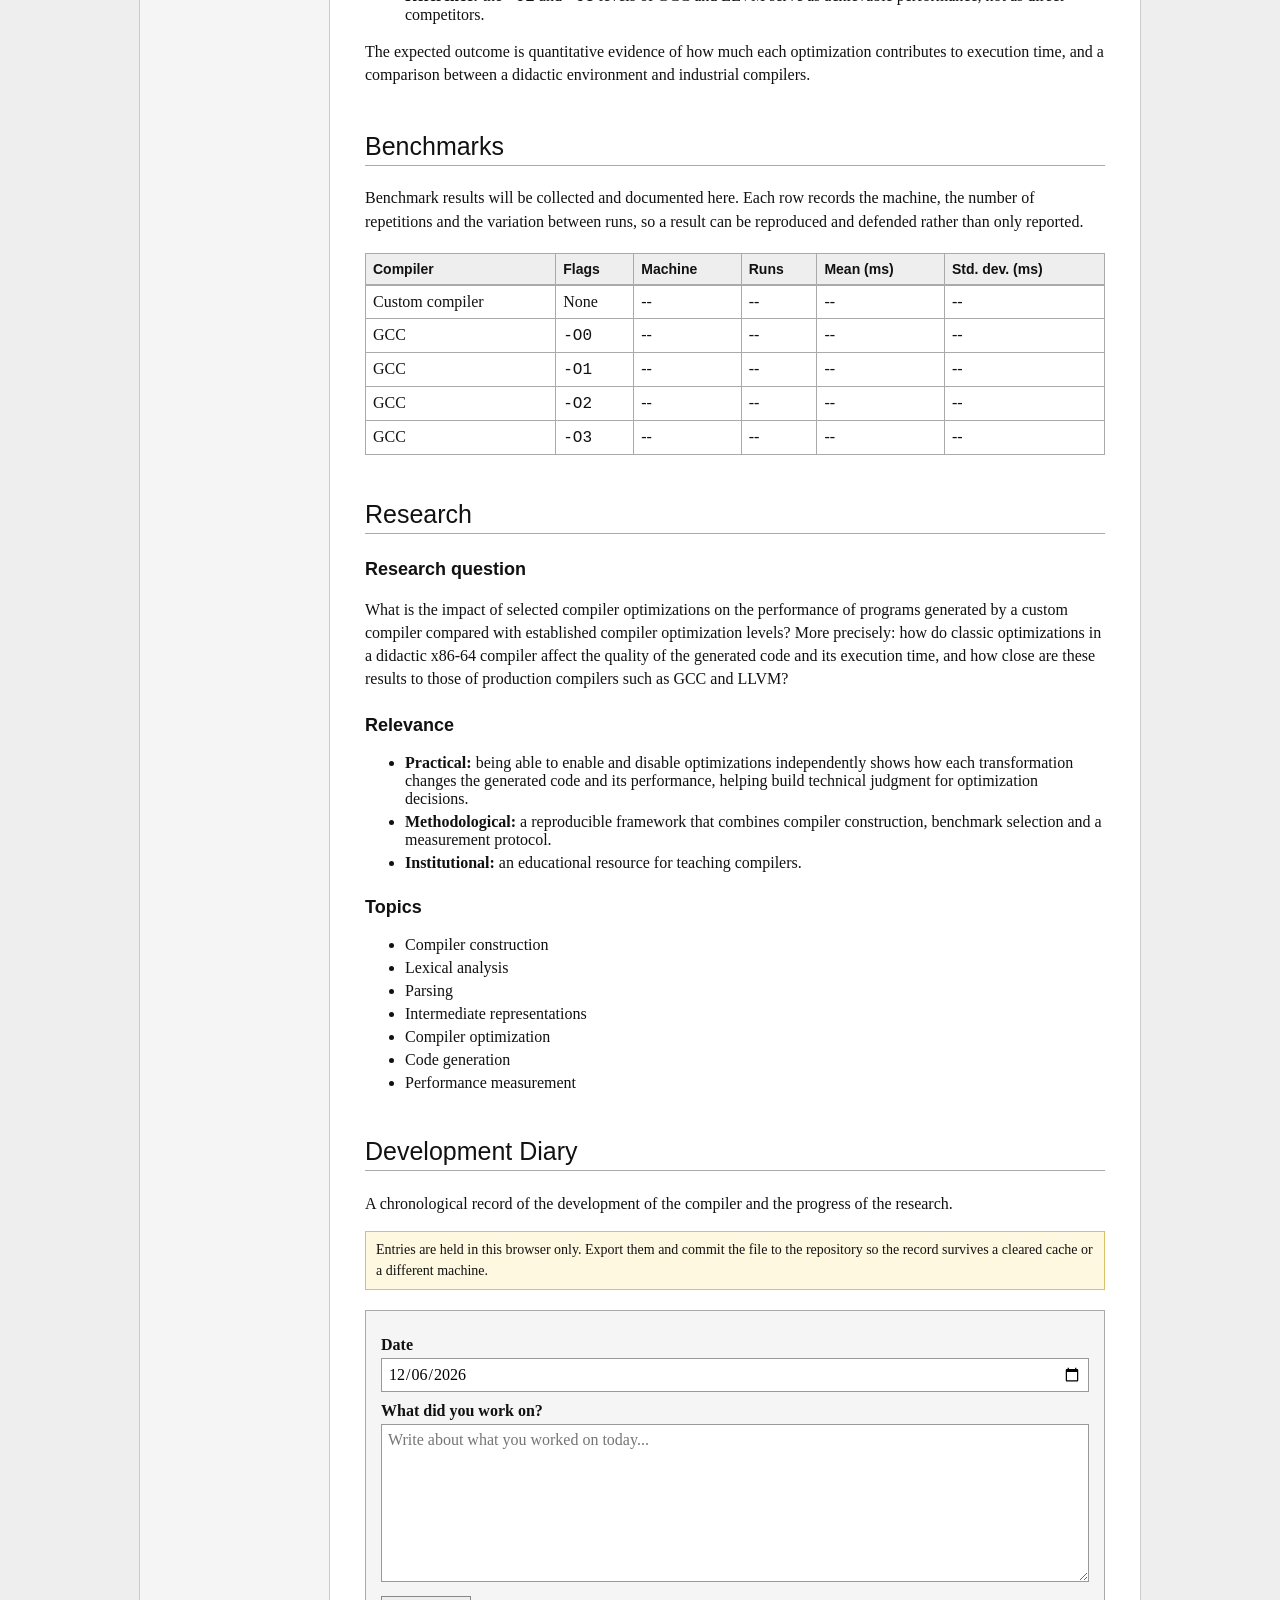
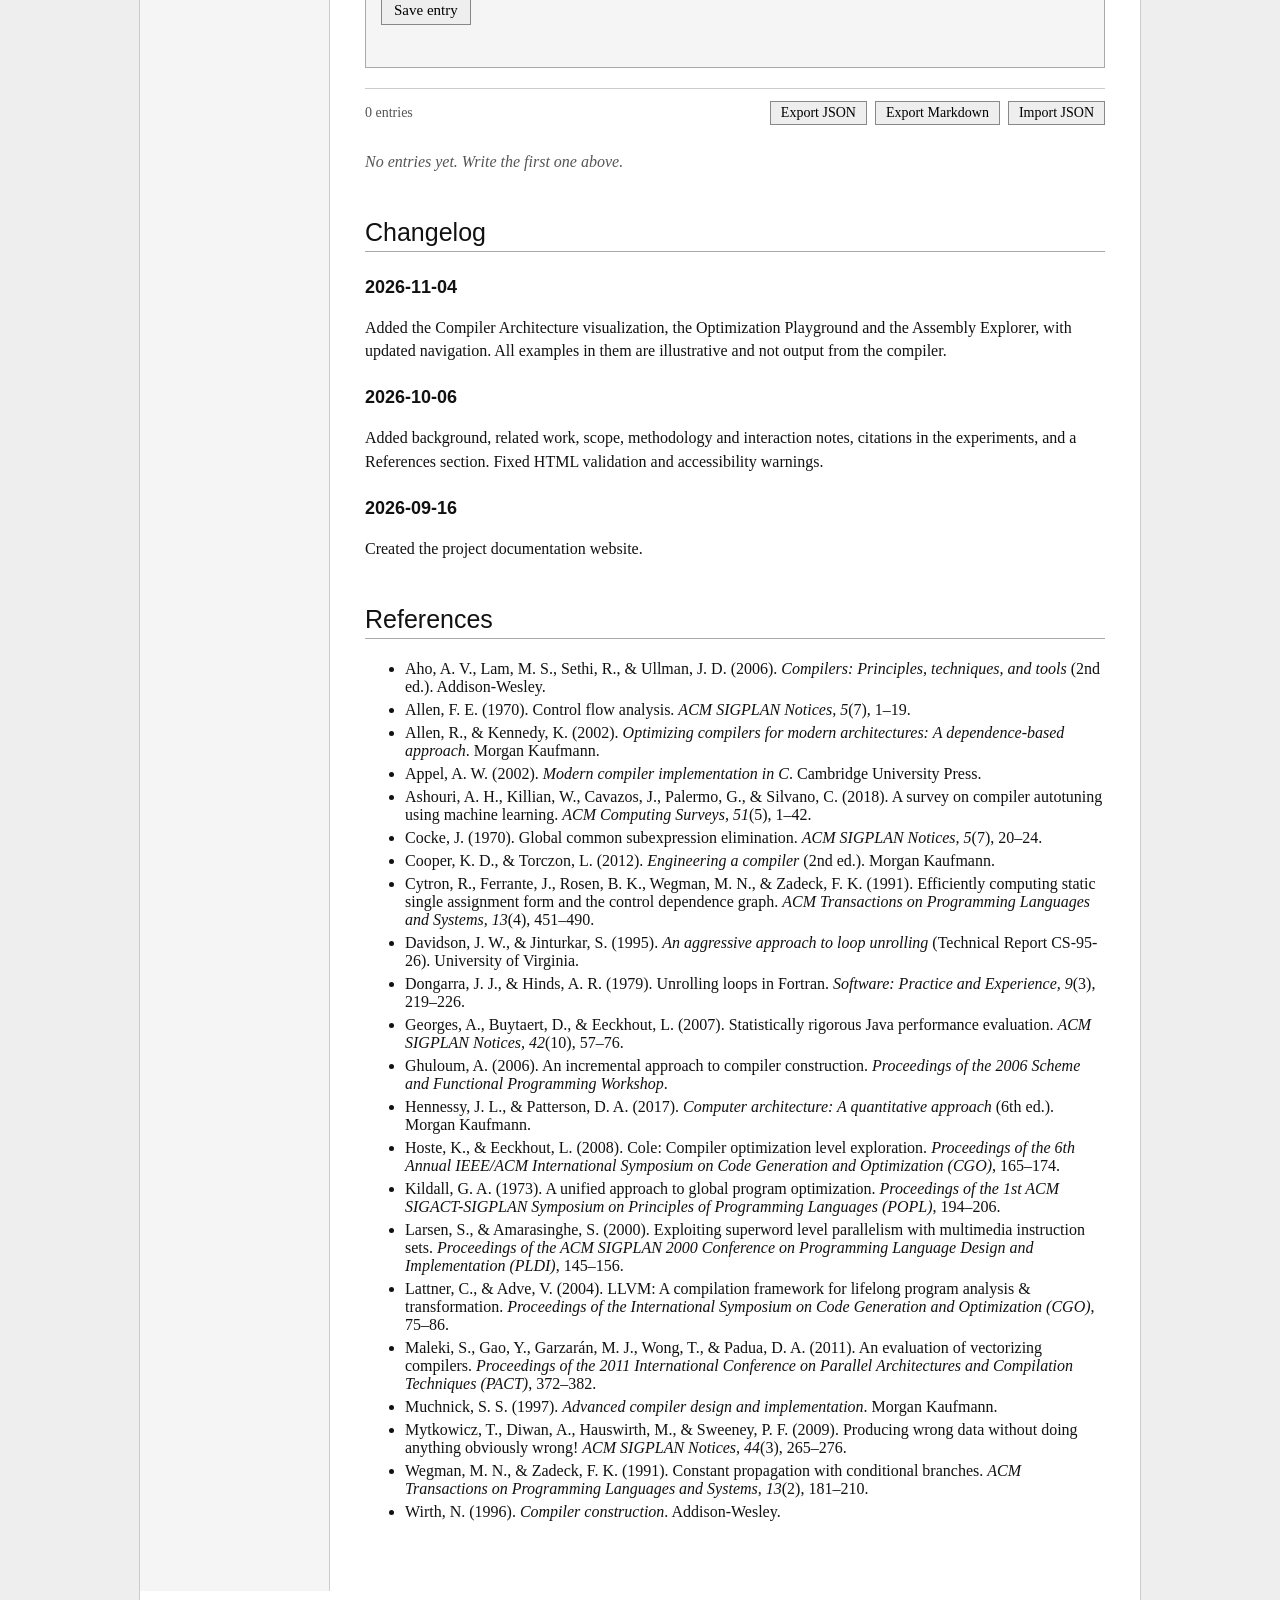
==== commit b85aef46: "added a playground for the compiler stages, also a way to see the assembly and a way to see an examp" ====
--- a/index.html
+++ b/index.html
@@ -32,6 +32,9 @@
         <nav aria-label="Main navigation">
             <a href="#home">Home</a>
             <a href="#compiler">Compiler</a>
+            <a href="#architecture">Architecture</a>
+            <a href="#optimization-playground">Optimization Playground</a>
+            <a href="#assembly-explorer">Assembly Explorer</a>
             <a href="#experiments">Experiments</a>
             <a href="#benchmarks">Benchmarks</a>
             <a href="#research">Research</a>
@@ -56,6 +59,9 @@
                     <li><a href="#related-work">Related Work</a></li>
                     <li><a href="#compiler">Compiler</a></li>
                     <li><a href="compiler/lexer.html">Lexer</a></li>
+                    <li><a href="#architecture">Compiler Architecture</a></li>
+                    <li><a href="#optimization-playground">Optimization Playground</a></li>
+                    <li><a href="#assembly-explorer">Assembly Explorer</a></li>
                     <li><a href="#experiments">Experiments</a></li>
                     <li><a href="#methodology">Methodology</a></li>
                     <li><a href="#benchmarks">Benchmarks</a></li>
@@ -296,6 +302,319 @@
                 </table>
             </section>
 
+            <!-- Compiler Architecture -->
+            <section id="architecture" aria-labelledby="architectureTitle">
+                <h2 id="architectureTitle">Compiler Architecture</h2>
+                <p>
+                    A compiler is a pipeline: each stage reads the output of
+                    the previous one and produces a new representation of the
+                    program, from source text down to x86-64 code. Select a
+                    stage to see what it does, what goes in and out, and how
+                    far its implementation has progressed.
+                </p>
+                <p>
+                    The optimization stage is outlined because it is the
+                    focus of this research. The algorithms listed for each
+                    stage are the standard techniques for it, not a
+                    description of what this compiler currently uses.
+                    Implementation status is read from the same component
+                    list as the Compiler section above.
+                </p>
+
+                <noscript>
+                    <p class="notice">This diagram needs JavaScript. The stages are, in order: source code, lexer, parser, semantic analysis, IR generation, optimization passes, code generation, and assembly or object code generation.</p>
+                </noscript>
+
+                <div class="arch">
+                    <!-- Rendered from STAGES in architecture.js -->
+                    <ol id="pipelineStages" class="pipeline" aria-label="Compilation pipeline, in order"></ol>
+
+                    <section id="stagePanel" class="stage-panel" aria-labelledby="stageTitle">
+                        <p id="stagePosition" class="panel-position"></p>
+                        <h3 id="stageTitle">Source Code</h3>
+                        <p id="stageFocus" class="stage-focus" hidden>Primary focus of this research.</p>
+                        <p id="stageSummary"></p>
+
+                        <div id="stageDetails" aria-live="polite">
+                            <dl class="info-list">
+                                <dt>Purpose</dt>
+                                <dd id="stagePurpose"></dd>
+
+                                <dt>Input</dt>
+                                <dd id="stageInput"></dd>
+
+                                <dt>Output</dt>
+                                <dd id="stageOutput"></dd>
+
+                                <dt>Relevant algorithms and data structures</dt>
+                                <dd><ul id="stageTechniques"></ul></dd>
+
+                                <dt>Relationship with other stages</dt>
+                                <dd>
+                                    <span id="stageFlow"></span>
+                                    <span id="stageRelation"></span>
+                                </dd>
+
+                                <dt>Implementation status</dt>
+                                <dd id="stageStatus"></dd>
+                            </dl>
+                            <p id="stageLink" hidden></p>
+                        </div>
+
+                        <div class="stage-nav">
+                            <button type="button" id="stagePrevious">Previous stage</button>
+                            <button type="button" id="stageNext">Next stage</button>
+                        </div>
+                    </section>
+                </div>
+            </section>
+
+            <!-- Optimization Playground -->
+            <section id="optimization-playground" aria-labelledby="optimizationPlaygroundTitle">
+                <h2 id="optimizationPlaygroundTitle">Optimization Playground</h2>
+                <p>
+                    Choose one of the seven optimizations studied in this
+                    research and apply it to a small example to see how the
+                    code changes and why the change is valid. The details of
+                    each technique are in the <a href="#experiments">Experiments</a> section.
+                </p>
+                <p class="notice">
+                    These are illustrative examples written by hand. They are
+                    not output from the compiler, and nothing on this page
+                    analyzes or transforms code.
+                </p>
+
+                <div class="control-bar">
+                    <label for="optSelect">Optimization</label>
+                    <select id="optSelect" name="optSelect"></select>
+                    <button type="button" id="optApply">Apply optimization</button>
+                    <button type="button" id="optReset">Reset</button>
+                </div>
+
+                <p id="optSummary" class="control-summary"></p>
+
+                <div class="code-compare">
+                    <div class="code-pane">
+                        <h3 id="optBeforeTitle">Original code</h3>
+                        <pre class="code" tabindex="0" role="group" aria-labelledby="optBeforeTitle"><code id="optBeforeCode"></code></pre>
+                    </div>
+
+                    <div class="code-pane">
+                        <h3 id="optAfterTitle">Optimized code</h3>
+                        <pre class="code" tabindex="0" role="group" aria-labelledby="optAfterTitle"><code id="optAfterCode"></code></pre>
+                    </div>
+                </div>
+
+                <p class="code-legend">
+                    After applying: red lines were replaced or removed, green
+                    lines are new or changed.
+                </p>
+                <p id="optDiffSummary" class="visually-hidden" role="status"></p>
+
+                <div class="explanation">
+                    <h3>Explanation</h3>
+
+                    <p id="optExplanationEmpty">
+                        Choose &ldquo;Apply optimization&rdquo; to see what
+                        changed, why it is valid and what it gains.
+                    </p>
+
+                    <div id="optExplanationBody" hidden>
+                        <dl class="info-list">
+                            <dt>What changed</dt>
+                            <dd id="optChanged"></dd>
+
+                            <dt>Why it is valid</dt>
+                            <dd id="optValid"></dd>
+
+                            <dt>Potential benefit</dt>
+                            <dd id="optBenefit"></dd>
+
+                            <dt>Limitations and conditions</dt>
+                            <dd><ul id="optLimits"></ul></dd>
+                        </dl>
+                        <p id="optNote" hidden></p>
+                    </div>
+                </div>
+            </section>
+
+            <!-- Assembly Explorer -->
+            <section id="assembly-explorer" aria-labelledby="assemblyExplorerTitle">
+                <h2 id="assemblyExplorerTitle">Assembly Explorer</h2>
+                <p>
+                    The compiler's final output is x86-64 code. This section
+                    shows small programs next to the assembly that implements
+                    them, with and without optimization. Select an
+                    instruction to see what it does and which source line it
+                    comes from.
+                </p>
+                <p class="notice">
+                    The assembly shown here was written by hand in the style
+                    of typical compiler output and checked by assembling and
+                    running it. It was not generated by this project's
+                    compiler.
+                </p>
+
+                <h3>Intel syntax</h3>
+                <p>
+                    All listings use Intel syntax: the destination comes
+                    first, so <code>mov eax, 8</code> copies 8 into
+                    <code>eax</code>. Registers and constants have no prefix,
+                    and a memory operand states its size, as in
+                    <code>DWORD PTR [rbp-4]</code> for four bytes at the
+                    address <code>rbp - 4</code>. GCC and LLVM print AT&amp;T
+                    syntax by default on Linux (<code>movl $8, %eax</code>);
+                    both notations describe the same machine instructions.
+                </p>
+
+                <h3>Instructions, operands and registers</h3>
+                <p>
+                    An instruction is a mnemonic, which says what to do,
+                    followed by up to three operands, which say what to do it
+                    to. An operand is a register, an immediate value (a
+                    constant stored in the instruction) or a location in
+                    memory. Registers are the processor's fastest storage.
+                    The ones used in this section are:
+                </p>
+
+                <table>
+                    <caption class="visually-hidden">Registers used in the examples</caption>
+                    <thead>
+                        <tr>
+                            <th scope="col">Register</th>
+                            <th scope="col">Role in these examples</th>
+                        </tr>
+                    </thead>
+                    <tbody>
+                        <tr>
+                            <td><code>rax</code>, <code>eax</code></td>
+                            <td>Holds the return value. <code>eax</code> is the low 32 bits of <code>rax</code>.</td>
+                        </tr>
+                        <tr>
+                            <td><code>rdi</code>, <code>rsi</code></td>
+                            <td>First and second integer arguments of a function (System V calling convention).</td>
+                        </tr>
+                        <tr>
+                            <td><code>rcx</code>, <code>rdx</code></td>
+                            <td>Fourth and third integer arguments; also free to use as scratch space.</td>
+                        </tr>
+                        <tr>
+                            <td><code>rsp</code></td>
+                            <td>Stack pointer: the top of the stack.</td>
+                        </tr>
+                        <tr>
+                            <td><code>rbp</code></td>
+                            <td>Frame pointer: the base of the current function's stack frame. Unoptimized code uses it to find local variables.</td>
+                        </tr>
+                    </tbody>
+                </table>
+
+                <h3>Assembly language and machine code</h3>
+                <p>
+                    Assembly is a text notation for processor instructions.
+                    Machine code is the binary encoding that the processor
+                    actually executes. An assembler translates one into the
+                    other, essentially one line to one instruction. The bytes
+                    below are shown in hexadecimal for these specific
+                    operands; other forms of the same instruction use other
+                    encodings.
+                </p>
+
+                <table>
+                    <caption class="visually-hidden">Assembly instructions and their machine code bytes</caption>
+                    <thead>
+                        <tr>
+                            <th scope="col">Assembly</th>
+                            <th scope="col">Machine code (hex)</th>
+                            <th scope="col">Meaning of the bytes</th>
+                        </tr>
+                    </thead>
+                    <tbody>
+                        <tr>
+                            <td><code>mov eax, 8</code></td>
+                            <td><code>B8 08 00 00 00</code></td>
+                            <td><code>B8</code> means &ldquo;move a 32-bit constant into eax&rdquo;. The next four bytes are the constant 8, least significant byte first.</td>
+                        </tr>
+                        <tr>
+                            <td><code>add eax, 5</code></td>
+                            <td><code>83 C0 05</code></td>
+                            <td><code>83</code> is an add with an 8-bit constant, <code>C0</code> selects eax, and <code>05</code> is the constant.</td>
+                        </tr>
+                        <tr>
+                            <td><code>xor eax, eax</code></td>
+                            <td><code>31 C0</code></td>
+                            <td><code>31</code> is xor, and <code>C0</code> names eax as both operands.</td>
+                        </tr>
+                        <tr>
+                            <td><code>ret</code></td>
+                            <td><code>C3</code></td>
+                            <td>A single byte.</td>
+                        </tr>
+                    </tbody>
+                </table>
+
+                <h3>Explore the examples</h3>
+
+                <div class="control-bar">
+                    <label for="asmExample">Example</label>
+                    <select id="asmExample" name="asmExample"></select>
+
+                    <span id="asmVariantLabel" class="control-label">Version</span>
+                    <div class="control-radios" role="radiogroup" aria-labelledby="asmVariantLabel">
+                        <label><input type="radio" name="asmVariant" value="unoptimized" checked> Unoptimized</label>
+                        <label><input type="radio" name="asmVariant" value="optimized"> Optimized</label>
+                    </div>
+                </div>
+
+                <p id="asmContext" class="control-summary"></p>
+
+                <div class="code-compare">
+                    <div class="code-pane">
+                        <h3 id="asmSourceTitle">Source code</h3>
+                        <pre class="code" tabindex="0" role="group" aria-labelledby="asmSourceTitle"><code id="asmSourceCode"></code></pre>
+                    </div>
+
+                    <div class="code-pane">
+                        <h3 id="asmListingTitle">x86-64 assembly (Intel syntax)</h3>
+                        <div class="code asm-box">
+                            <ul id="asmListing" class="asm-listing" aria-labelledby="asmListingTitle"></ul>
+                        </div>
+                    </div>
+                </div>
+
+                <p id="asmVariantNote"></p>
+                <p id="asmCount" class="code-legend"></p>
+
+                <section id="asmPanel" class="stage-panel" aria-labelledby="asmPanelTitle">
+                    <h3 id="asmPanelTitle">Instruction details</h3>
+
+                    <div id="asmDetails" aria-live="polite">
+                        <p id="asmDetailEmpty">Select an instruction in the listing above.</p>
+
+                        <div id="asmDetailBody" hidden>
+                            <p class="asm-selected"><code id="asmSelectedCode"></code></p>
+
+                            <dl class="info-list">
+                                <dt>What it does</dt>
+                                <dd id="asmWhat"></dd>
+
+                                <dt>In this example</dt>
+                                <dd id="asmNote"></dd>
+
+                                <dt>Operands</dt>
+                                <dd>
+                                    <ul id="asmOperands"></ul>
+                                    <span id="asmNoOperands" hidden>This instruction has no operands.</span>
+                                </dd>
+
+                                <dt>Source line</dt>
+                                <dd><code id="asmSourceLine"></code></dd>
+                            </dl>
+                        </div>
+                    </div>
+                </section>
+            </section>
+
             <!-- Experiments -->
             <section id="experiments" aria-labelledby="experimentsTitle">
                 <h2 id="experimentsTitle">Experiments</h2>
@@ -532,6 +851,14 @@
             <!-- Changelog -->
             <section id="changelog" aria-labelledby="changelogTitle">
                 <h2 id="changelogTitle">Changelog</h2>
+
+                <h3>2026-11-04</h3>
+                <p>
+                    Added the Compiler Architecture visualization, the
+                    Optimization Playground and the Assembly Explorer, with
+                    updated navigation. All examples in them are illustrative
+                    and not output from the compiler.
+                </p>
 
                 <h3>2026-10-06</h3>
                 <p>
@@ -579,13 +906,17 @@
 
     <!-- Footer -->
     <footer>
-        <p>Compiler Research · Last updated: 6 October 2026</p>
+        <p>Compiler Research · Last updated: 4 November 2026</p>
     </footer>
 
 </div>
 
 <!-- JavaScript -->
 <script src="script.js"></script>
+<script src="highlight.js"></script>
+<script src="architecture.js"></script>
+<script src="optimization-playground.js"></script>
+<script src="assembly-explorer.js"></script>
 
 </body>
 </html>
--- a/style.css
+++ b/style.css
@@ -53,6 +53,7 @@
 a:focus-visible,
 button:focus-visible,
 input:focus-visible,
+select:focus-visible,
 textarea:focus-visible {
     outline: 2px solid #0645ad;
 
@@ -253,6 +254,8 @@
  */
 
 main {
+    min-width: 0;
+
     padding: 25px 35px;
 }
 
@@ -334,7 +337,8 @@
  * Development diary
  */
 
-.diary-warning {
+.diary-warning,
+.notice {
     padding: 8px 10px;
 
     background: #fff8e0;
@@ -394,7 +398,9 @@
 
 .diary-editor button,
 .diary-toolbar button,
-.diary-entry-actions button {
+.diary-entry-actions button,
+.control-bar button,
+.stage-nav button {
     padding: 5px 12px;
 
     font-family: "Times New Roman", Times, serif;
@@ -410,8 +416,21 @@
 
 .diary-editor button:hover,
 .diary-toolbar button:hover,
-.diary-entry-actions button:hover {
+.diary-entry-actions button:hover,
+.control-bar button:hover,
+.stage-nav button:hover {
     background: #dddddd;
+}
+
+.control-bar button:disabled,
+.stage-nav button:disabled {
+    color: #666666;
+
+    background: #f5f5f5;
+
+    border-color: #bbbbbb;
+
+    cursor: default;
 }
 
 .diary-status {
@@ -524,6 +543,587 @@
 
 
 /*
+ * Shared: definition lists and panels
+ * (architecture, optimization playground, assembly explorer)
+ */
+
+.info-list {
+    margin: 15px 0 0;
+}
+
+.info-list dt {
+    margin-top: 14px;
+
+    font-family: Arial, sans-serif;
+
+    font-size: 14px;
+
+    font-weight: bold;
+}
+
+.info-list dt:first-child {
+    margin-top: 0;
+}
+
+.info-list dd {
+    margin: 4px 0 0;
+
+    max-width: 750px;
+
+    line-height: 1.45;
+}
+
+.info-list ul {
+    margin: 0;
+
+    padding-left: 20px;
+}
+
+.stage-panel {
+    padding: 15px;
+
+    background: #f5f5f5;
+
+    border: 1px solid #aaaaaa;
+
+    scroll-margin-top: 15px;
+}
+
+.stage-panel h3 {
+    margin: 0 0 6px;
+}
+
+.stage-panel p {
+    margin: 6px 0;
+}
+
+
+/*
+ * Controls
+ */
+
+.control-bar {
+    display: flex;
+
+    flex-wrap: wrap;
+    align-items: center;
+    gap: 10px;
+
+    margin-top: 20px;
+
+    padding: 10px 15px;
+
+    background: #f5f5f5;
+
+    border: 1px solid #aaaaaa;
+}
+
+.control-bar label,
+.control-label {
+    font-weight: bold;
+}
+
+.control-bar select {
+    padding: 4px;
+
+    font-family: "Times New Roman", Times, serif;
+
+    font-size: 15px;
+
+    border: 1px solid #999999;
+
+    background: white;
+}
+
+.control-radios {
+    display: flex;
+
+    flex-wrap: wrap;
+    gap: 5px 15px;
+}
+
+.control-radios label {
+    font-weight: normal;
+}
+
+.control-summary {
+    margin: 10px 0 0;
+}
+
+
+/*
+ * Code samples
+ */
+
+.code-compare {
+    display: grid;
+
+    grid-template-columns: 1fr 1fr;
+    gap: 15px;
+
+    margin-top: 15px;
+}
+
+.code-pane {
+    min-width: 0;
+}
+
+.code-pane h3 {
+    margin: 0 0 6px;
+
+    font-size: 16px;
+}
+
+.code {
+    margin: 0;
+
+    padding: 8px 0;
+
+    overflow-x: auto;
+
+    background: #f8f8f8;
+
+    border: 1px solid #aaaaaa;
+
+    font-family: "Courier New", Courier, monospace;
+
+    font-size: 13px;
+
+    line-height: 1.45;
+
+    counter-reset: code-line;
+}
+
+.code code {
+    font-family: inherit;
+}
+
+.code-line {
+    display: block;
+
+    min-height: 1.45em;
+
+    padding-right: 10px;
+
+    border-left: 3px solid transparent;
+
+    white-space: pre;
+
+    counter-increment: code-line;
+}
+
+.code-line::before {
+    content: counter(code-line);
+    content: counter(code-line) / "";
+
+    display: inline-block;
+
+    width: 2.6em;
+
+    margin-right: 10px;
+
+    text-align: right;
+
+    color: #666666;
+}
+
+.code-line.is-old {
+    background: #fdecec;
+
+    border-left-color: #9a1c1c;
+}
+
+.code-line.is-old::before {
+    content: counter(code-line) " \2212";
+    content: counter(code-line) " \2212" / "";
+}
+
+.code-line.is-new {
+    background: #e8f4e8;
+
+    border-left-color: #1a6b1a;
+}
+
+.code-line.is-new::before {
+    content: counter(code-line) " +";
+    content: counter(code-line) " +" / "";
+}
+
+.code-line.is-linked {
+    background: #ffef9f;
+
+    border-left-color: #b38600;
+}
+
+.code-placeholder {
+    display: block;
+
+    padding: 0 10px;
+
+    color: #555555;
+
+    font-style: italic;
+
+    white-space: normal;
+}
+
+.code-legend {
+    margin: 8px 0 0;
+
+    font-size: 14px;
+
+    color: #555555;
+}
+
+
+/*
+ * Syntax highlighting
+ */
+
+.tok-keyword {
+    color: #0645ad;
+
+    font-weight: bold;
+}
+
+.tok-type {
+    color: #0b6e6e;
+}
+
+.tok-number {
+    color: #9a5b00;
+}
+
+.tok-comment {
+    color: #666666;
+
+    font-style: italic;
+}
+
+.tok-preproc {
+    color: #7a3e9d;
+}
+
+.tok-function {
+    color: #111111;
+
+    font-weight: bold;
+}
+
+.tok-mnemonic {
+    color: #111111;
+
+    font-weight: bold;
+}
+
+.tok-register {
+    color: #0645ad;
+}
+
+.tok-size {
+    color: #0b6e6e;
+}
+
+.tok-label {
+    color: #7a3e9d;
+}
+
+
+/*
+ * Compiler architecture
+ */
+
+.arch {
+    display: grid;
+
+    grid-template-columns: 270px 1fr;
+    gap: 25px;
+    align-items: start;
+
+    margin-top: 20px;
+}
+
+.pipeline {
+    margin: 0;
+    padding: 0;
+
+    list-style: none;
+}
+
+.pipeline li {
+    margin: 0;
+}
+
+.pipeline-stage {
+    display: grid;
+
+    grid-template-columns: 22px 1fr;
+    column-gap: 6px;
+
+    width: 100%;
+
+    padding: 7px 10px;
+
+    text-align: left;
+
+    font-family: Arial, sans-serif;
+
+    font-size: 14px;
+
+    color: #111111;
+
+    background: #f5f5f5;
+
+    border: 1px solid #888888;
+
+    cursor: pointer;
+}
+
+.pipeline-stage:hover {
+    background: #eaeaea;
+}
+
+.pipeline-stage[aria-current="step"] {
+    background: white;
+
+    border-color: #0645ad;
+
+    box-shadow: inset 5px 0 0 #0645ad;
+
+    font-weight: bold;
+}
+
+.pipeline-stage--focus {
+    padding: 6px 9px;
+
+    background: #eef3fb;
+
+    border: 2px solid #0645ad;
+}
+
+.pipeline-stage--focus:hover {
+    background: #e2eaf7;
+}
+
+.stage-number {
+    color: #555555;
+
+    font-weight: normal;
+}
+
+.stage-meta {
+    grid-column: 2;
+
+    margin-top: 3px;
+
+    font-size: 12px;
+
+    font-weight: normal;
+}
+
+.stage-status {
+    font-weight: bold;
+}
+
+.stage-badge {
+    margin-left: 8px;
+
+    padding: 0 5px;
+
+    color: white;
+
+    background: #0645ad;
+}
+
+/*
+ * Arrow between two stages: a vertical line ending in a triangle.
+ */
+
+.pipeline-edge {
+    position: relative;
+
+    display: block;
+
+    min-height: 24px;
+
+    margin-left: 20px;
+
+    padding: 3px 0 3px 14px;
+
+    border-left: 2px solid #888888;
+
+    font-family: Arial, sans-serif;
+
+    font-size: 12px;
+
+    color: #555555;
+}
+
+.pipeline-edge::after {
+    content: "";
+
+    position: absolute;
+
+    left: -6px;
+    bottom: -1px;
+
+    border-left: 5px solid transparent;
+    border-right: 5px solid transparent;
+    border-top: 8px solid #888888;
+}
+
+.panel-position {
+    font-family: Arial, sans-serif;
+
+    font-size: 13px;
+
+    color: #555555;
+}
+
+.stage-focus {
+    font-family: Arial, sans-serif;
+
+    font-size: 13px;
+
+    font-weight: bold;
+
+    color: #0645ad;
+}
+
+.stage-nav {
+    display: flex;
+
+    gap: 8px;
+
+    margin-top: 15px;
+
+    padding-top: 12px;
+
+    border-top: 1px solid #cccccc;
+}
+
+
+/*
+ * Optimization playground
+ */
+
+.explanation {
+    margin-top: 25px;
+
+    padding: 15px;
+
+    background: #f5f5f5;
+
+    border: 1px solid #aaaaaa;
+}
+
+.explanation h3 {
+    margin: 0 0 6px;
+}
+
+.explanation p {
+    margin: 6px 0;
+}
+
+
+/*
+ * Assembly explorer
+ */
+
+.asm-box {
+    padding: 4px 0;
+}
+
+.asm-listing {
+    margin: 0;
+    padding: 0;
+
+    list-style: none;
+}
+
+.asm-listing li {
+    margin: 0;
+}
+
+.asm-label-row {
+    padding: 2px 10px;
+}
+
+.asm-listing .asm-line {
+    display: block;
+
+    width: 100%;
+
+    padding: 1px 10px 1px 36px;
+
+    text-align: left;
+
+    font-family: inherit;
+
+    font-size: inherit;
+
+    line-height: inherit;
+
+    color: inherit;
+
+    white-space: pre;
+
+    background: transparent;
+
+    border: 0;
+
+    border-left: 3px solid transparent;
+
+    cursor: pointer;
+}
+
+.asm-listing .asm-line:hover {
+    background: #e8e8e8;
+}
+
+.asm-listing .asm-line[aria-current="true"] {
+    background: #ffef9f;
+
+    border-left-color: #b38600;
+}
+
+.asm-listing .asm-line code {
+    font-family: inherit;
+}
+
+.asm-selected {
+    margin: 0 0 6px;
+
+    font-size: 16px;
+}
+
+.asm-selected code {
+    padding: 2px 6px;
+
+    background: white;
+
+    border: 1px solid #cccccc;
+
+    font-family: "Courier New", Courier, monospace;
+}
+
+
+/*
+ * Responsive: the pipeline and the side-by-side code panes go to a
+ * single column before the page itself does, because the main column
+ * is narrow once the sidebar takes its share.
+ */
+
+@media (max-width: 960px) {
+
+    .arch,
+    .code-compare {
+        grid-template-columns: 1fr;
+    }
+}
+
+
+/*
  * Mobile
  */
 
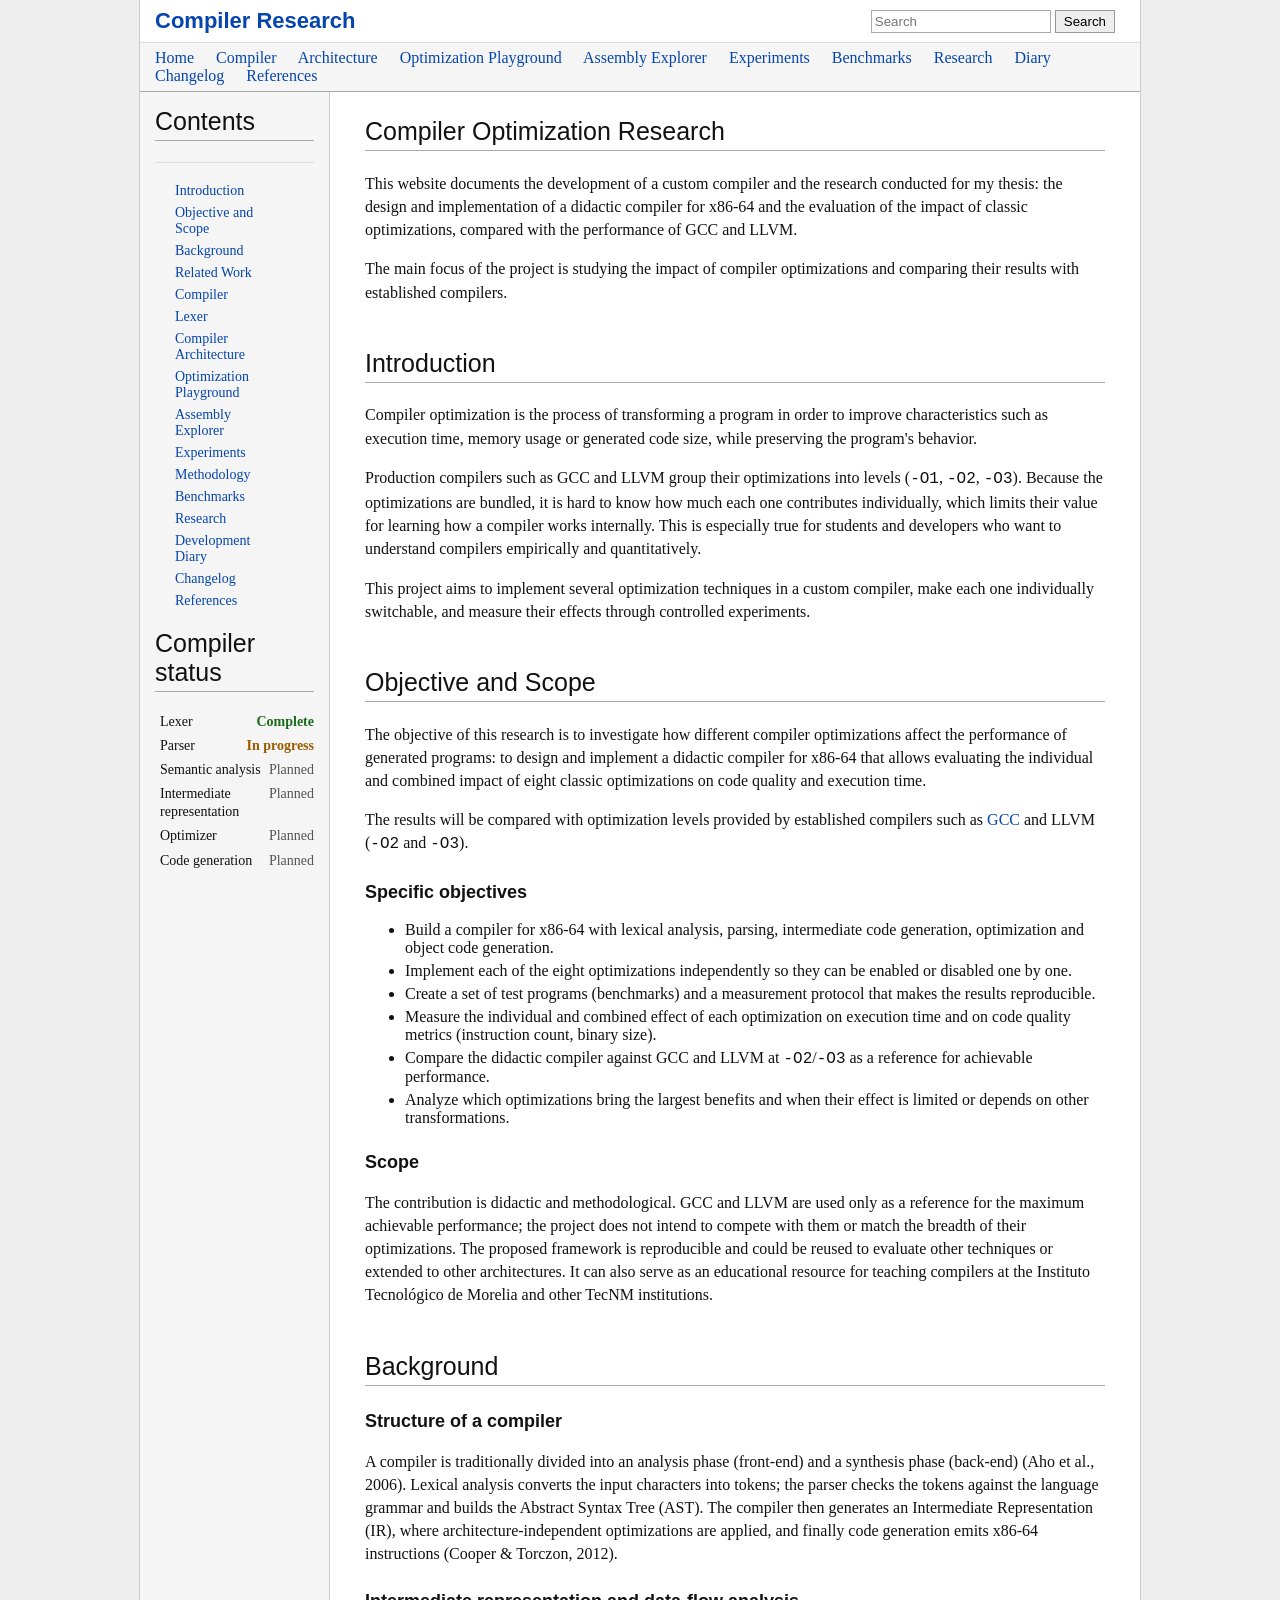
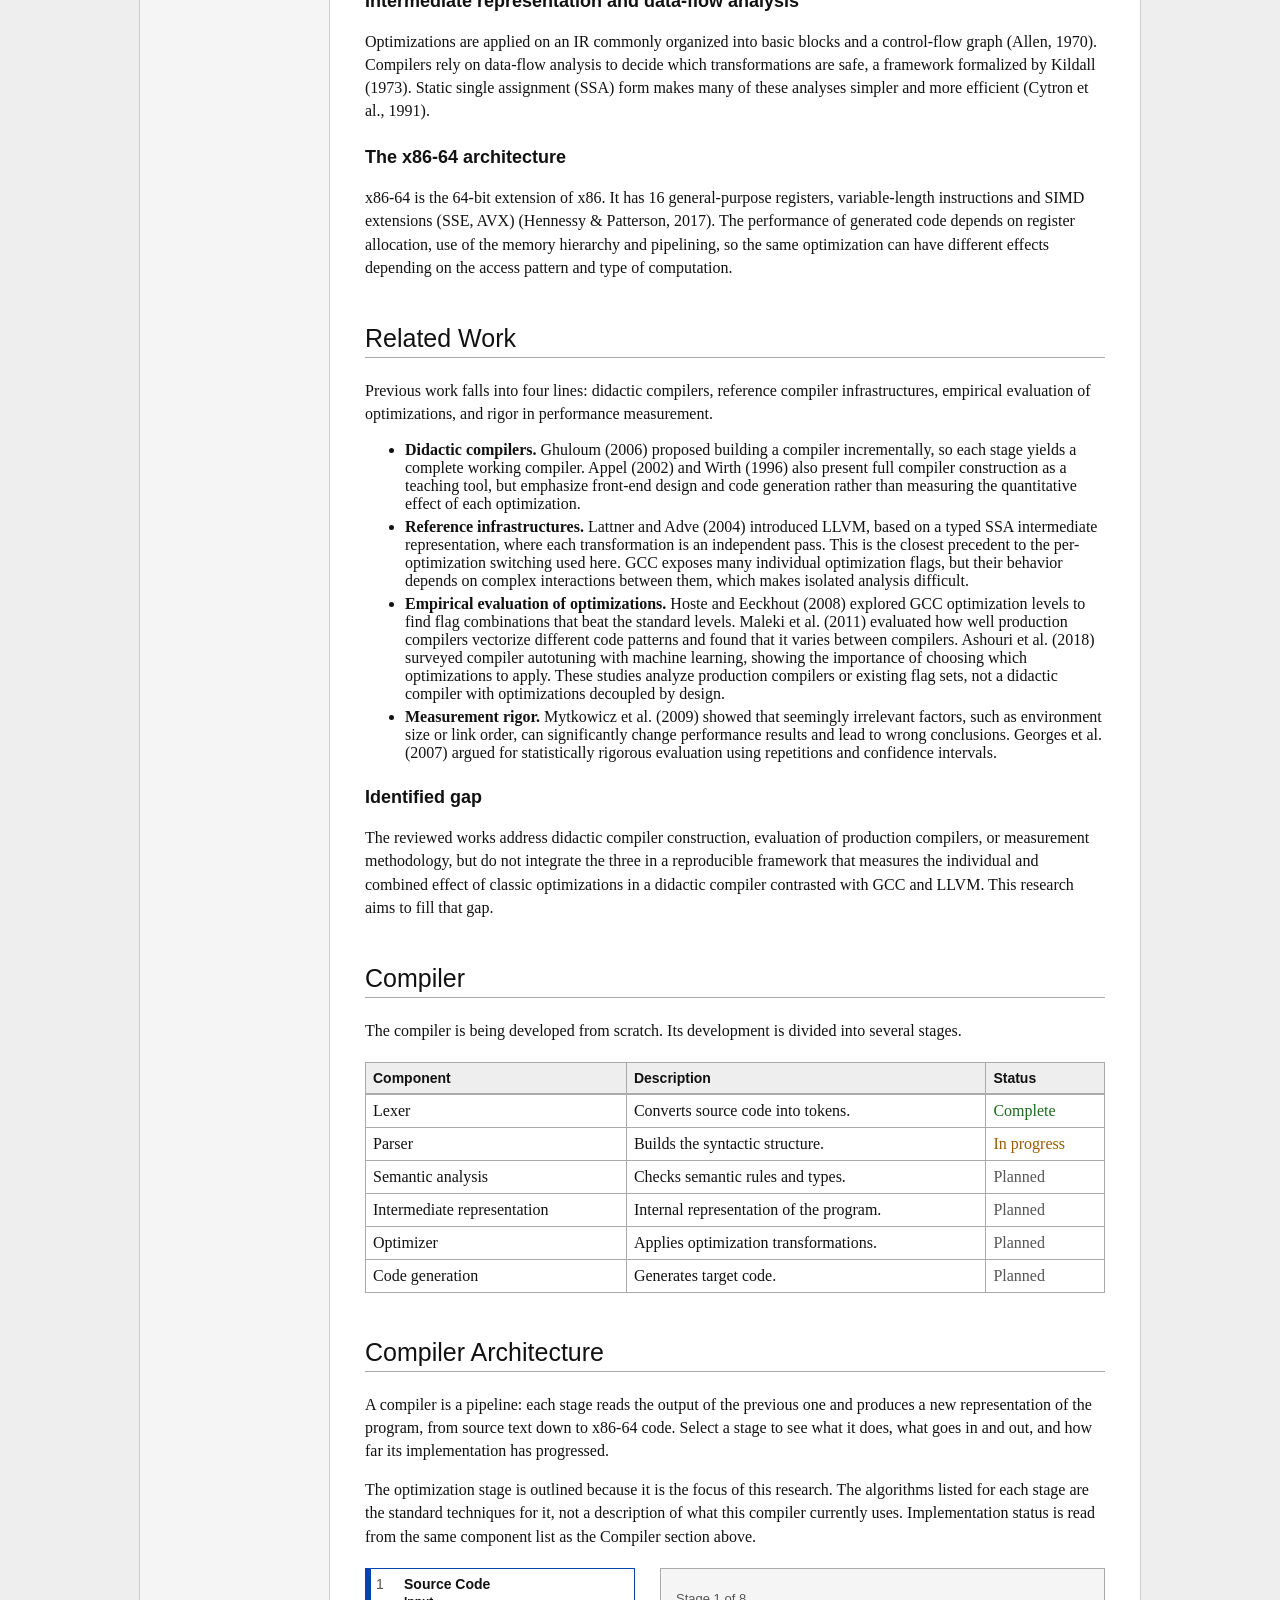
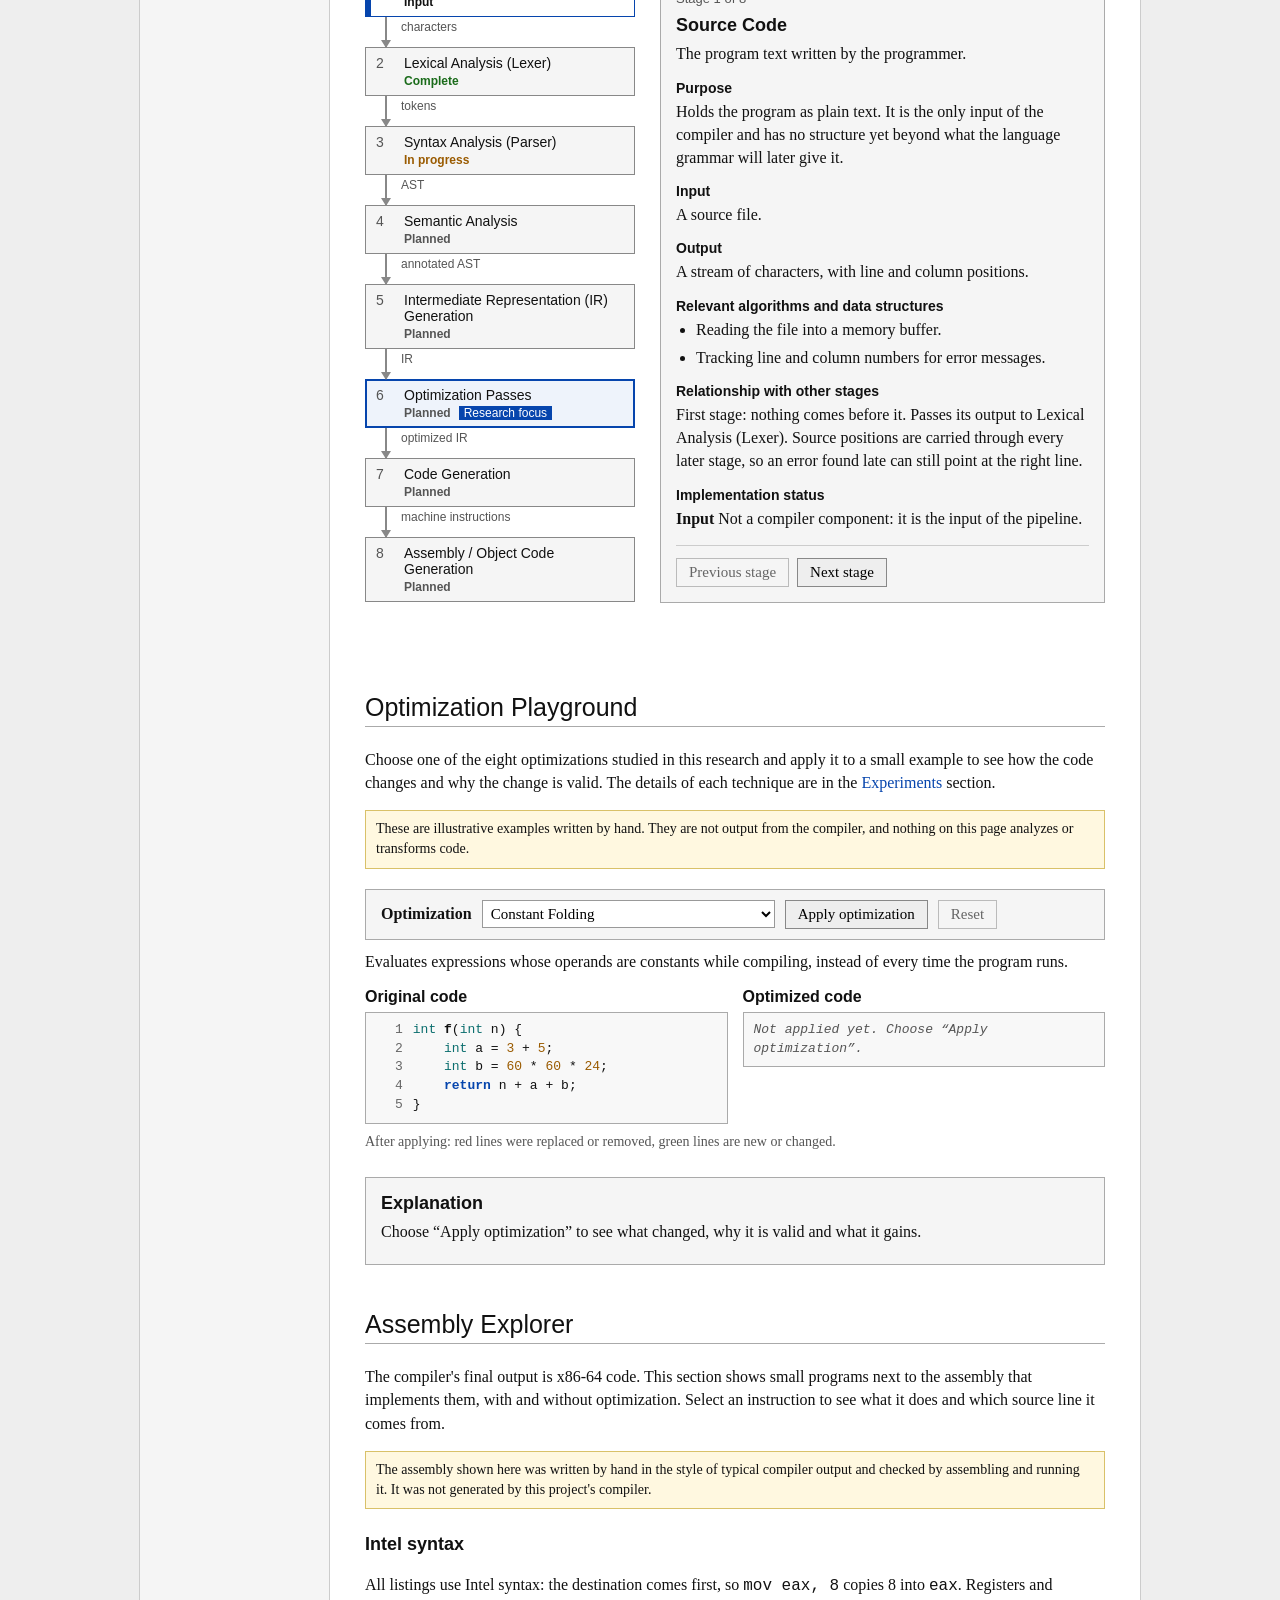
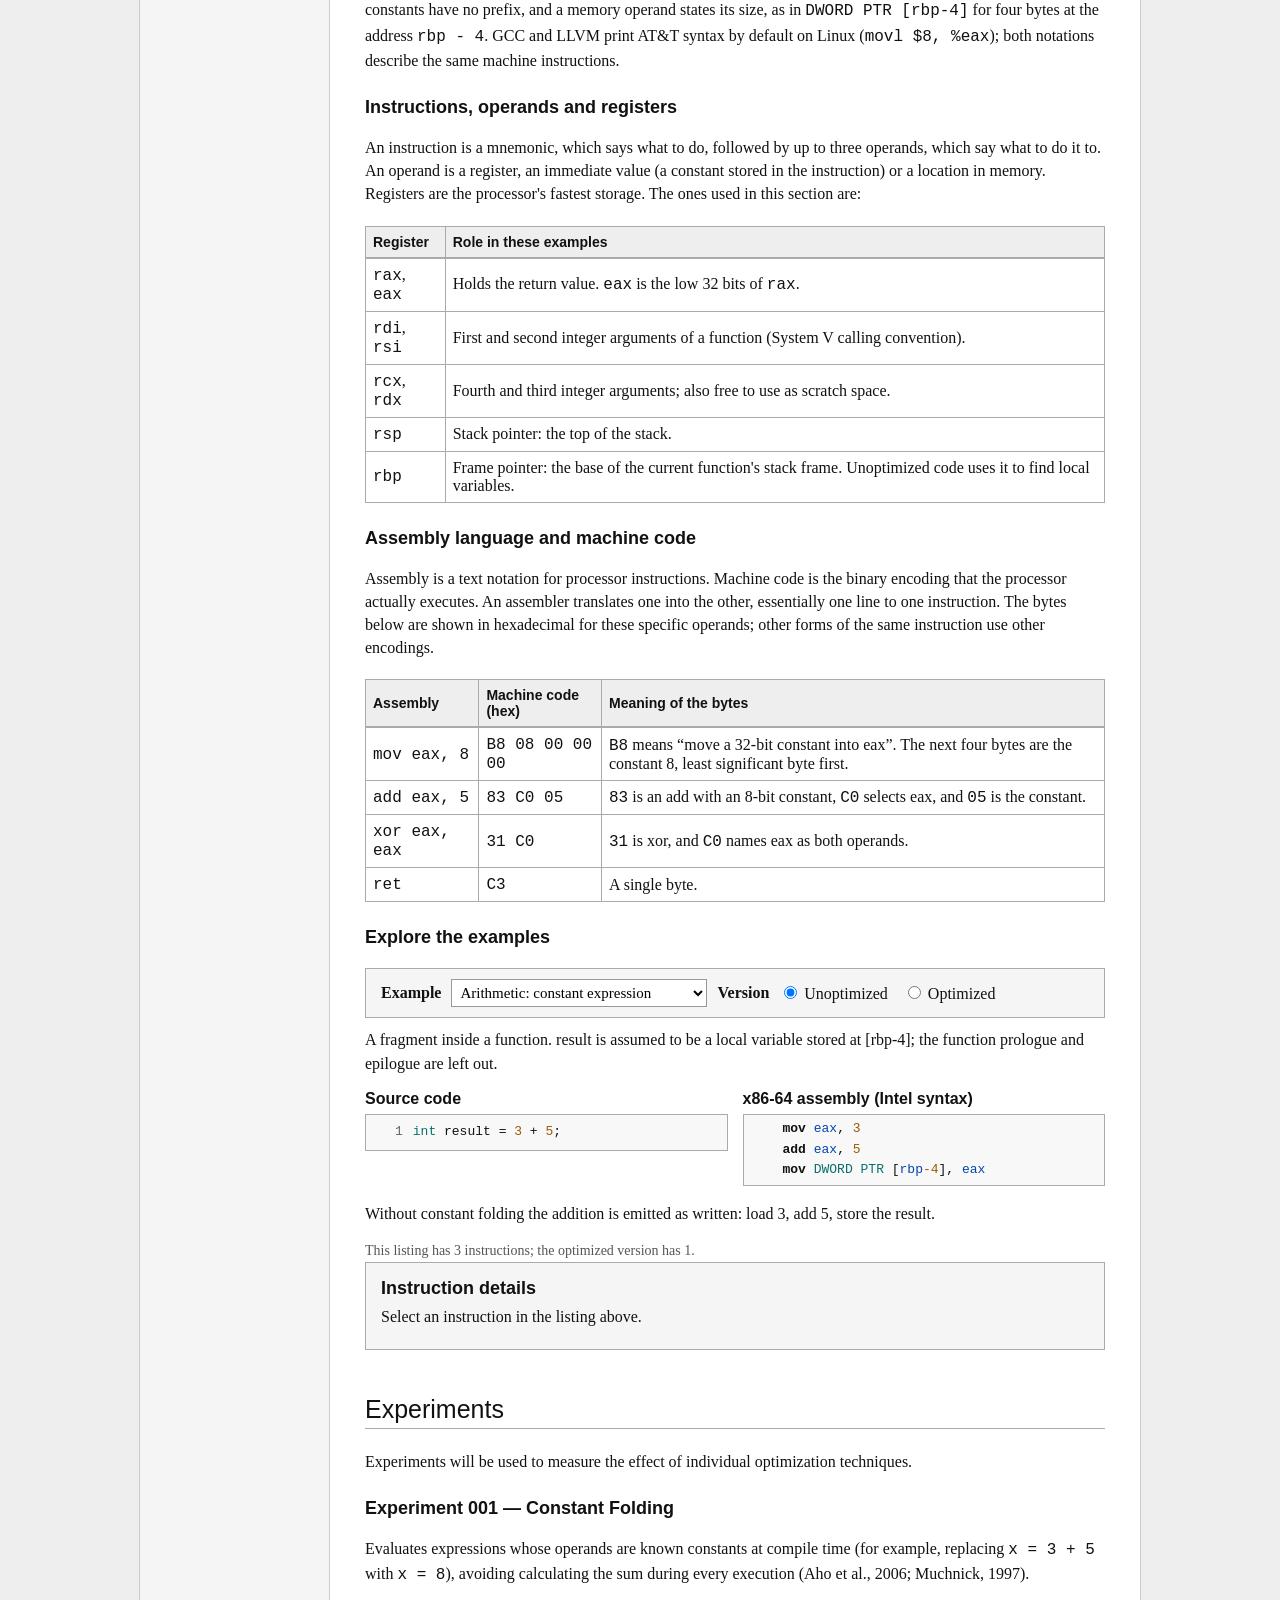
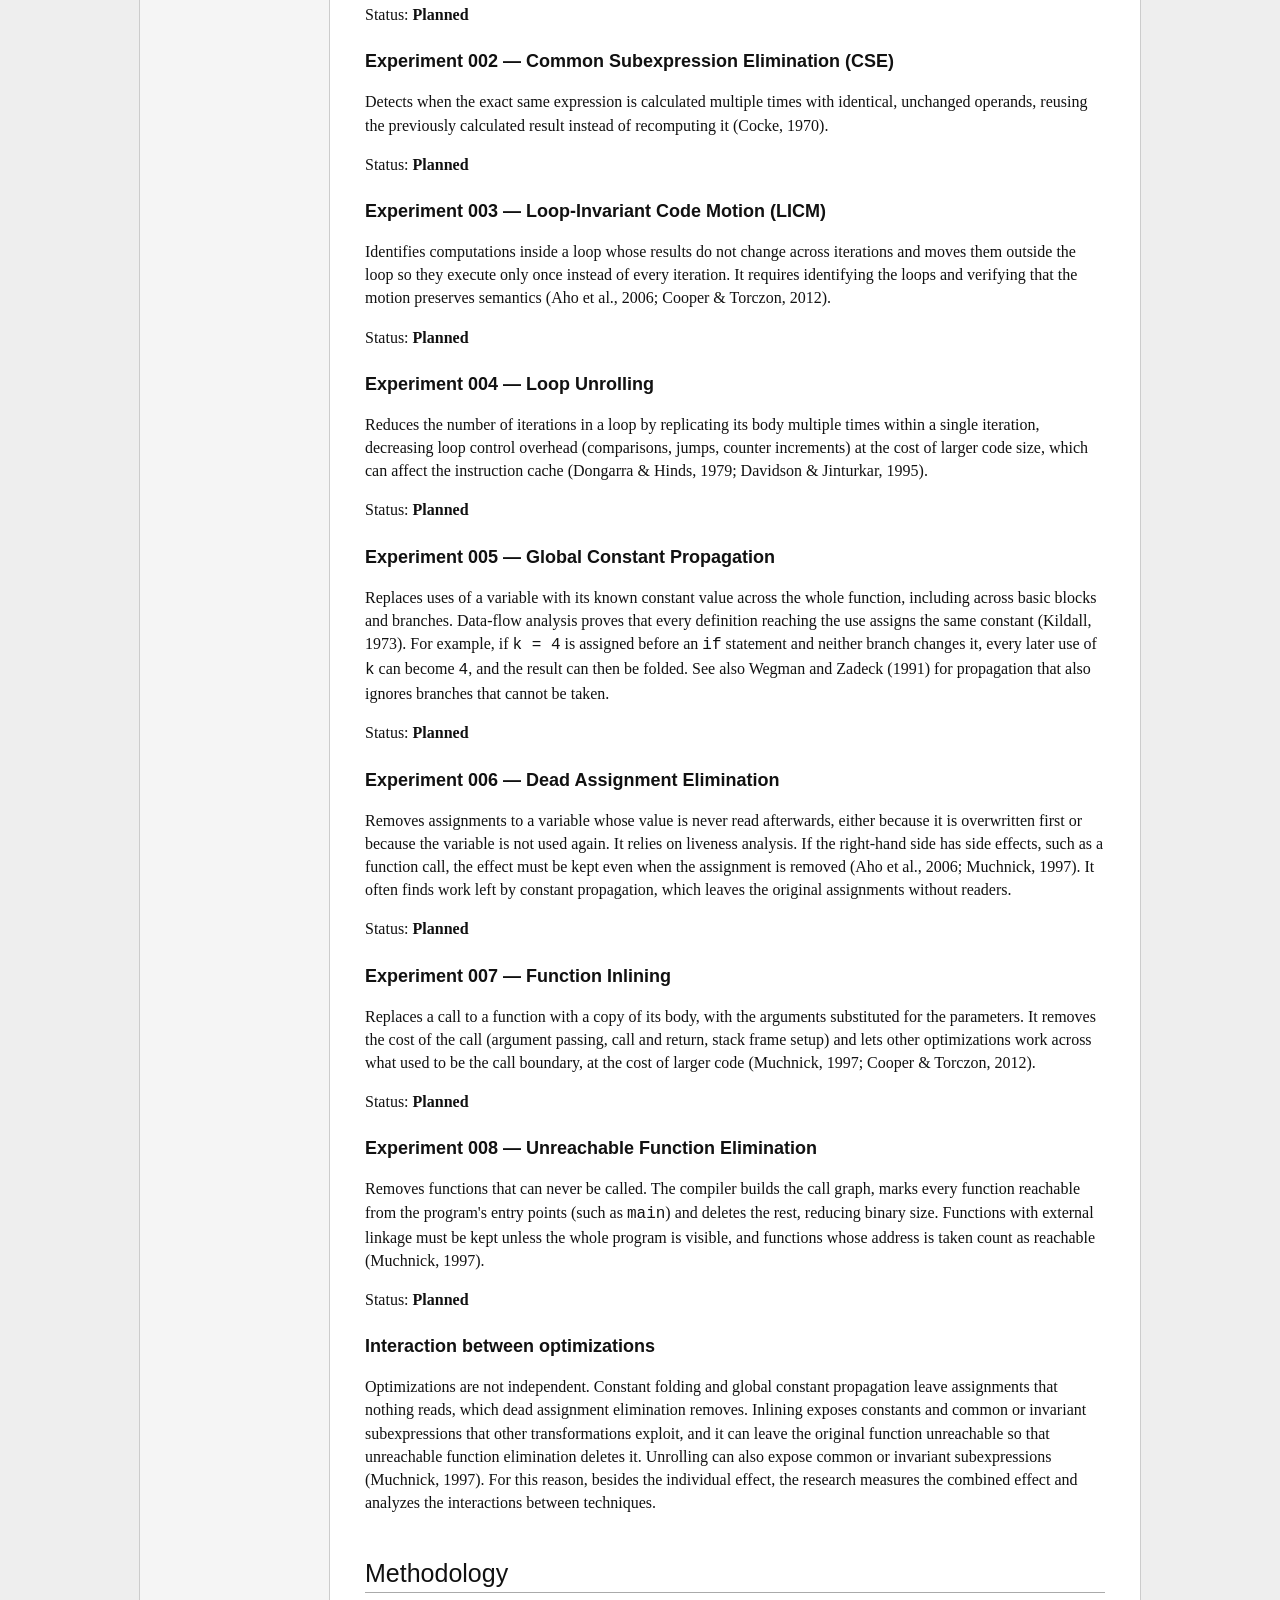
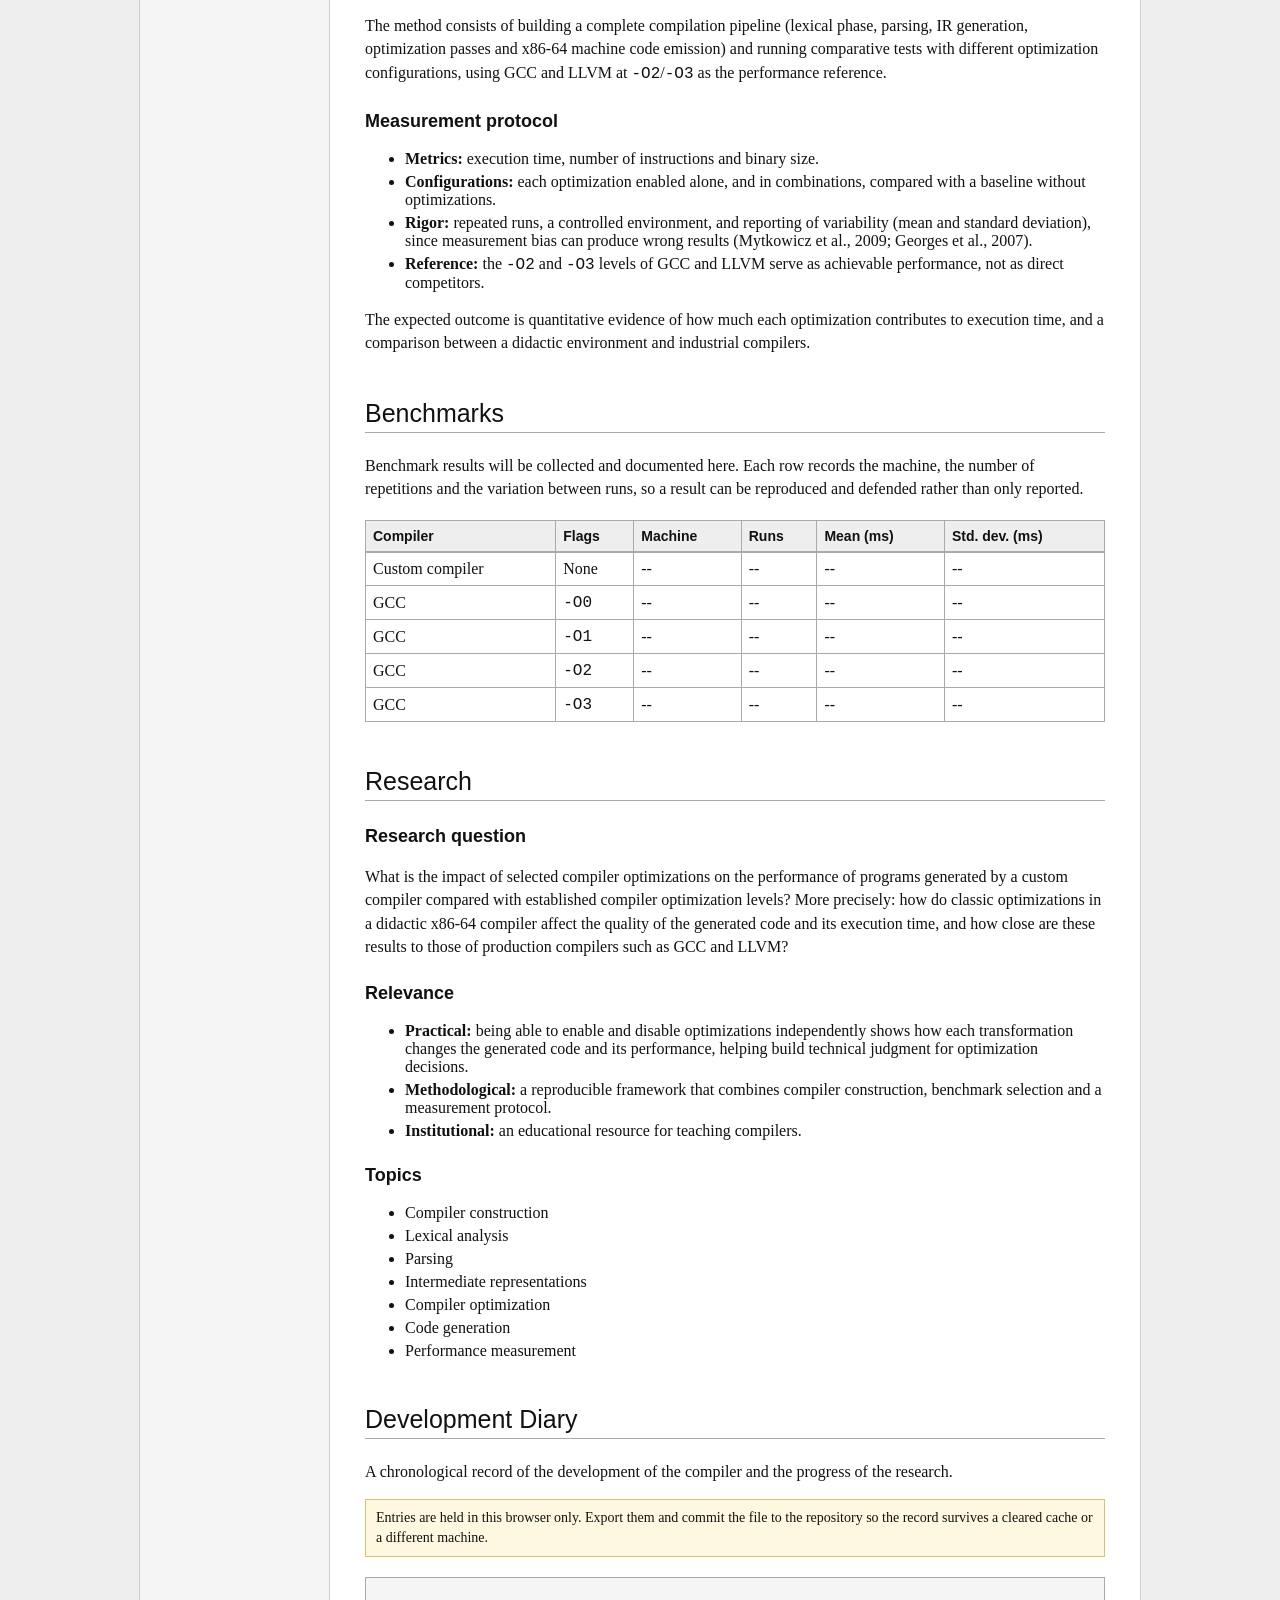
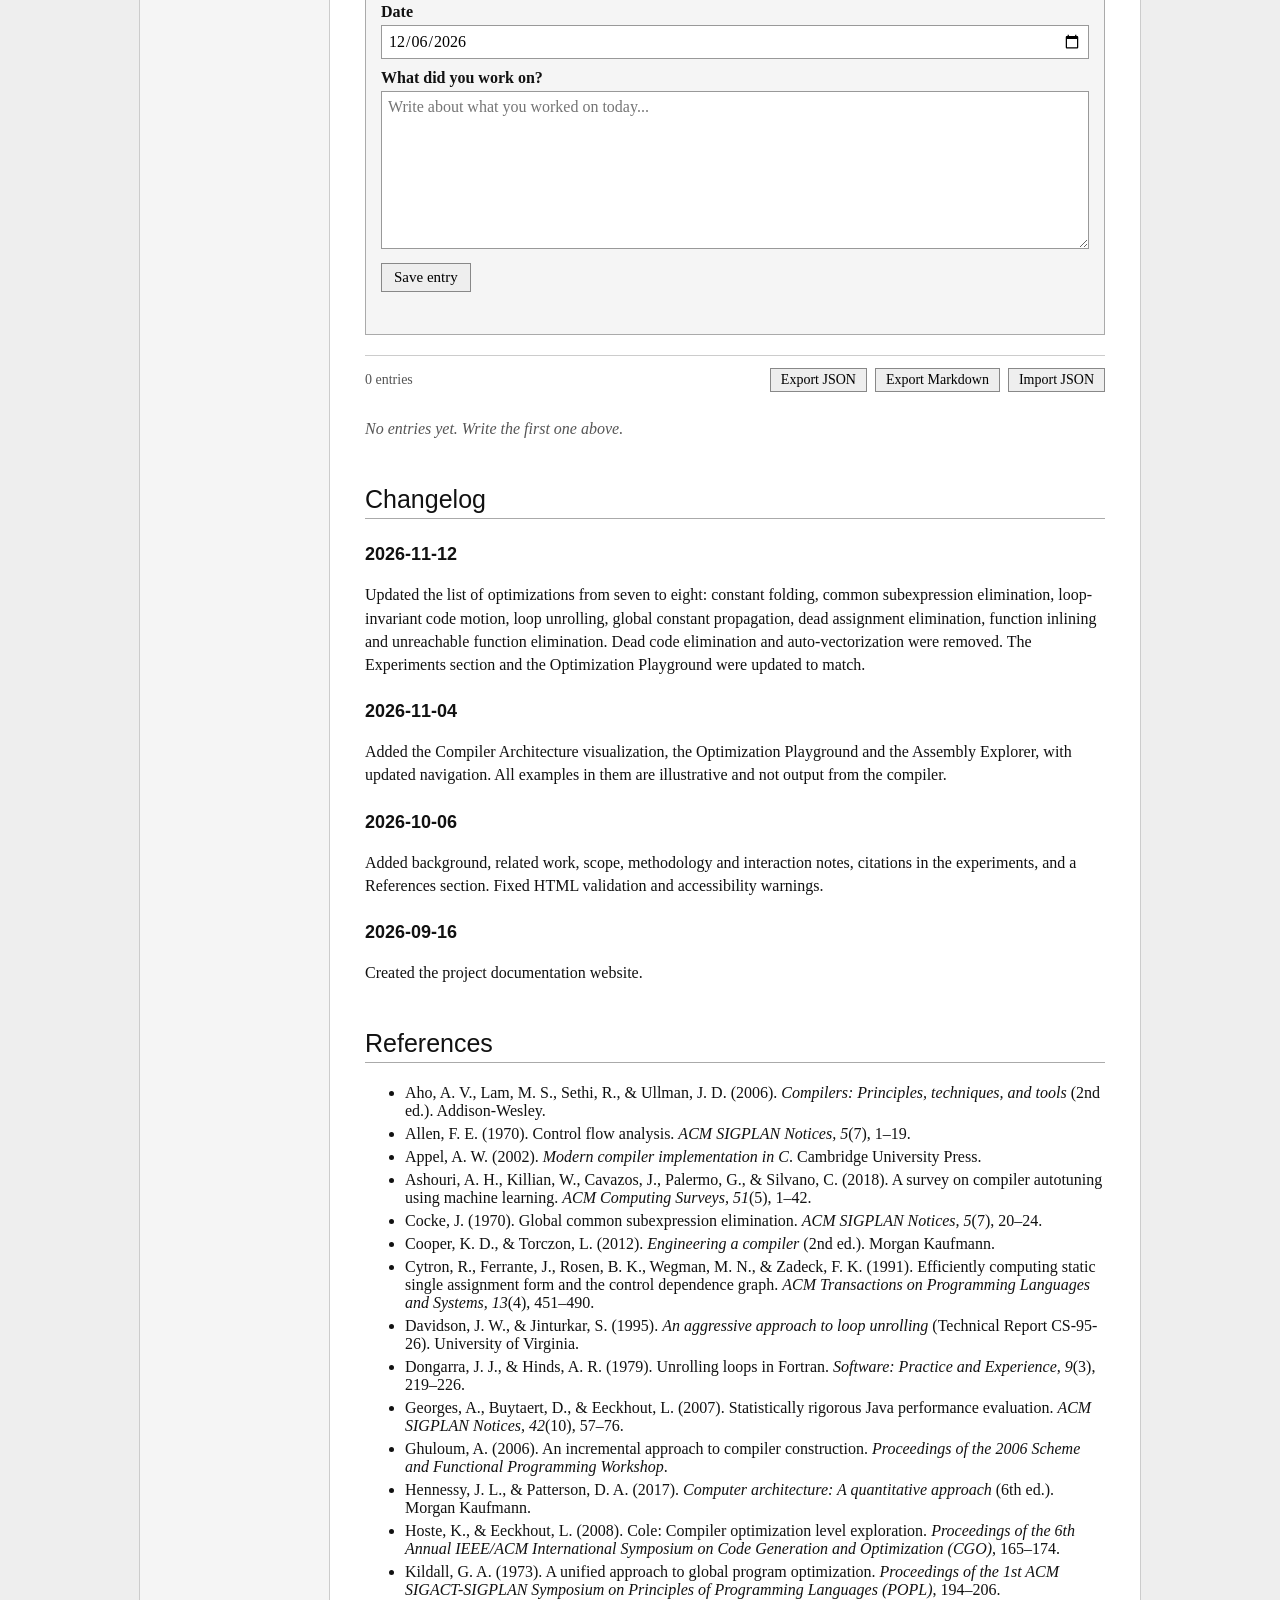
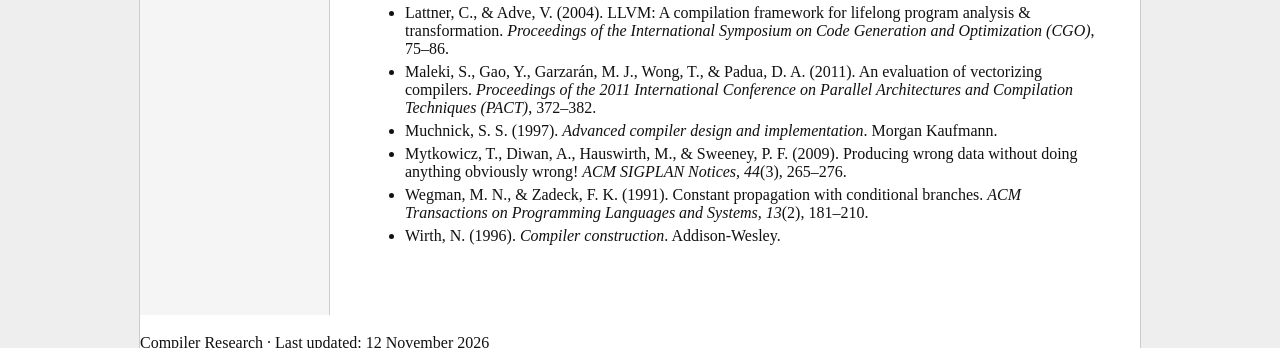
==== commit 483c5ce1: "addde the new optimizations" ====
--- a/index.html
+++ b/index.html
@@ -135,7 +135,7 @@
                     different compiler optimizations affect the performance
                     of generated programs: to design and implement a
                     didactic compiler for x86-64 that allows evaluating the
-                    individual and combined impact of seven classic
+                    individual and combined impact of eight classic
                     optimizations on code quality and execution time.
                 </p>
                 <p>
@@ -148,7 +148,7 @@
                 <h3>Specific objectives</h3>
                 <ul>
                     <li>Build a compiler for x86-64 with lexical analysis, parsing, intermediate code generation, optimization and object code generation.</li>
-                    <li>Implement each of the seven optimizations independently so they can be enabled or disabled one by one.</li>
+                    <li>Implement each of the eight optimizations independently so they can be enabled or disabled one by one.</li>
                     <li>Create a set of test programs (benchmarks) and a measurement protocol that makes the results reproducible.</li>
                     <li>Measure the individual and combined effect of each optimization on execution time and on code quality metrics (instruction count, binary size).</li>
                     <li>Compare the didactic compiler against GCC and LLVM at <code>-O2</code>/<code>-O3</code> as a reference for achievable performance.</li>
@@ -373,7 +373,7 @@
             <section id="optimization-playground" aria-labelledby="optimizationPlaygroundTitle">
                 <h2 id="optimizationPlaygroundTitle">Optimization Playground</h2>
                 <p>
-                    Choose one of the seven optimizations studied in this
+                    Choose one of the eight optimizations studied in this
                     research and apply it to a small example to see how the
                     code changes and why the change is valid. The details of
                     each technique are in the <a href="#experiments">Experiments</a> section.
@@ -629,48 +629,59 @@
                 </p>
                 <p>Status: <strong>Planned</strong></p>
 
-                <h3>Experiment 002 — Constant Propagation</h3>
-                <p>
-                    Replaces subsequent uses of a variable with its known constant value at a given point in the program. For example, if <code>a = 10</code> and later <code>b = a + 2</code> is used, it can be rewritten directly as <code>b = 12</code> when combined with constant folding. See also Wegman and Zadeck (1991) for propagation with conditional branches.
+                <h3>Experiment 002 — Common Subexpression Elimination (CSE)</h3>
+                <p>
+                    Detects when the exact same expression is calculated multiple times with identical, unchanged operands, reusing the previously calculated result instead of recomputing it (Cocke, 1970).
                 </p>
                 <p>Status: <strong>Planned</strong></p>
 
-                <h3>Experiment 003 — Dead Code Elimination (DCE)</h3>
-                <p>
-                    Removes instructions whose results are never used or that are unreachable (such as code following a <code>return</code> statement or variables assigned but never read), reducing code size without changing observable behavior. It often takes advantage of opportunities left by the previous optimizations (Muchnick, 1997).
+                <h3>Experiment 003 — Loop-Invariant Code Motion (LICM)</h3>
+                <p>
+                    Identifies computations inside a loop whose results do not change across iterations and moves them outside the loop so they execute only once instead of every iteration. It requires identifying the loops and verifying that the motion preserves semantics (Aho et al., 2006; Cooper &amp; Torczon, 2012).
                 </p>
                 <p>Status: <strong>Planned</strong></p>
 
-                <h3>Experiment 004 — Common Subexpression Elimination (CSE)</h3>
-                <p>
-                    Detects when the exact same expression is calculated multiple times with identical, unchanged operands, reusing the previously calculated result instead of recomputing it (Cocke, 1970).
+                <h3>Experiment 004 — Loop Unrolling</h3>
+                <p>
+                    Reduces the number of iterations in a loop by replicating its body multiple times within a single iteration, decreasing loop control overhead (comparisons, jumps, counter increments) at the cost of larger code size, which can affect the instruction cache (Dongarra &amp; Hinds, 1979; Davidson &amp; Jinturkar, 1995).
                 </p>
                 <p>Status: <strong>Planned</strong></p>
 
-                <h3>Experiment 005 — Loop-Invariant Code Motion (LICM)</h3>
-                <p>
-                    Identifies computations inside a loop whose results do not change across iterations and moves them outside the loop so they execute only once instead of every iteration. It requires identifying the loops and verifying that the motion preserves semantics (Aho et al., 2006; Cooper &amp; Torczon, 2012).
+                <h3>Experiment 005 — Global Constant Propagation</h3>
+                <p>
+                    Replaces uses of a variable with its known constant value across the whole function, including across basic blocks and branches. Data-flow analysis proves that every definition reaching the use assigns the same constant (Kildall, 1973). For example, if <code>k = 4</code> is assigned before an <code>if</code> statement and neither branch changes it, every later use of <code>k</code> can become <code>4</code>, and the result can then be folded. See also Wegman and Zadeck (1991) for propagation that also ignores branches that cannot be taken.
                 </p>
                 <p>Status: <strong>Planned</strong></p>
 
-                <h3>Experiment 006 — Loop Unrolling</h3>
-                <p>
-                    Reduces the number of iterations in a loop by replicating its body multiple times within a single iteration, decreasing loop control overhead (comparisons, jumps, counter increments) at the cost of larger code size, which can affect the instruction cache (Dongarra &amp; Hinds, 1979; Davidson &amp; Jinturkar, 1995).
+                <h3>Experiment 006 — Dead Assignment Elimination</h3>
+                <p>
+                    Removes assignments to a variable whose value is never read afterwards, either because it is overwritten first or because the variable is not used again. It relies on liveness analysis. If the right-hand side has side effects, such as a function call, the effect must be kept even when the assignment is removed (Aho et al., 2006; Muchnick, 1997). It often finds work left by constant propagation, which leaves the original assignments without readers.
                 </p>
                 <p>Status: <strong>Planned</strong></p>
 
-                <h3>Experiment 007 — Auto-vectorization</h3>
-                <p>
-                    Transforms repetitive scalar operations (such as element-by-element array addition) into SIMD instructions that process multiple data points in parallel using processor vector registers (such as SSE/AVX on x86-64). Superword-level parallelism (SLP) is a key method for finding these opportunities (Larsen &amp; Amarasinghe, 2000). Success depends on the operations being independent and the data being well aligned in memory (Allen &amp; Kennedy, 2002; Maleki et al., 2011).
+                <h3>Experiment 007 — Function Inlining</h3>
+                <p>
+                    Replaces a call to a function with a copy of its body, with the arguments substituted for the parameters. It removes the cost of the call (argument passing, call and return, stack frame setup) and lets other optimizations work across what used to be the call boundary, at the cost of larger code (Muchnick, 1997; Cooper &amp; Torczon, 2012).
                 </p>
                 <p>Status: <strong>Planned</strong></p>
 
+                <h3>Experiment 008 — Unreachable Function Elimination</h3>
+                <p>
+                    Removes functions that can never be called. The compiler builds the call graph, marks every function reachable from the program's entry points (such as <code>main</code>) and deletes the rest, reducing binary size. Functions with external linkage must be kept unless the whole program is visible, and functions whose address is taken count as reachable (Muchnick, 1997).
+                </p>
+                <p>Status: <strong>Planned</strong></p>
+
                 <h3>Interaction between optimizations</h3>
                 <p>
                     Optimizations are not independent. Constant folding and
-                    propagation generate dead code that DCE removes, and
-                    unrolling can expose common or invariant subexpressions
-                    that other transformations exploit (Muchnick, 1997).
+                    global constant propagation leave assignments that
+                    nothing reads, which dead assignment elimination
+                    removes. Inlining exposes constants and common or
+                    invariant subexpressions that other transformations
+                    exploit, and it can leave the original function
+                    unreachable so that unreachable function elimination
+                    deletes it. Unrolling can also expose common or
+                    invariant subexpressions (Muchnick, 1997).
                     For this reason, besides the individual effect, the
                     research measures the combined effect and analyzes the
                     interactions between techniques.
@@ -852,6 +863,18 @@
             <section id="changelog" aria-labelledby="changelogTitle">
                 <h2 id="changelogTitle">Changelog</h2>
 
+                <h3>2026-11-12</h3>
+                <p>
+                    Updated the list of optimizations from seven to eight:
+                    constant folding, common subexpression elimination,
+                    loop-invariant code motion, loop unrolling, global
+                    constant propagation, dead assignment elimination,
+                    function inlining and unreachable function elimination.
+                    Dead code elimination and auto-vectorization were
+                    removed. The Experiments section and the Optimization
+                    Playground were updated to match.
+                </p>
+
                 <h3>2026-11-04</h3>
                 <p>
                     Added the Compiler Architecture visualization, the
@@ -878,7 +901,6 @@
                 <ul class="references">
                     <li>Aho, A. V., Lam, M. S., Sethi, R., &amp; Ullman, J. D. (2006). <cite>Compilers: Principles, techniques, and tools</cite> (2nd ed.). Addison-Wesley.</li>
                     <li>Allen, F. E. (1970). Control flow analysis. <em>ACM SIGPLAN Notices, 5</em>(7), 1–19.</li>
-                    <li>Allen, R., &amp; Kennedy, K. (2002). <cite>Optimizing compilers for modern architectures: A dependence-based approach</cite>. Morgan Kaufmann.</li>
                     <li>Appel, A. W. (2002). <cite>Modern compiler implementation in C</cite>. Cambridge University Press.</li>
                     <li>Ashouri, A. H., Killian, W., Cavazos, J., Palermo, G., &amp; Silvano, C. (2018). A survey on compiler autotuning using machine learning. <em>ACM Computing Surveys, 51</em>(5), 1–42.</li>
                     <li>Cocke, J. (1970). Global common subexpression elimination. <em>ACM SIGPLAN Notices, 5</em>(7), 20–24.</li>
@@ -891,7 +913,6 @@
                     <li>Hennessy, J. L., &amp; Patterson, D. A. (2017). <cite>Computer architecture: A quantitative approach</cite> (6th ed.). Morgan Kaufmann.</li>
                     <li>Hoste, K., &amp; Eeckhout, L. (2008). Cole: Compiler optimization level exploration. <em>Proceedings of the 6th Annual IEEE/ACM International Symposium on Code Generation and Optimization (CGO)</em>, 165–174.</li>
                     <li>Kildall, G. A. (1973). A unified approach to global program optimization. <em>Proceedings of the 1st ACM SIGACT-SIGPLAN Symposium on Principles of Programming Languages (POPL)</em>, 194–206.</li>
-                    <li>Larsen, S., &amp; Amarasinghe, S. (2000). Exploiting superword level parallelism with multimedia instruction sets. <em>Proceedings of the ACM SIGPLAN 2000 Conference on Programming Language Design and Implementation (PLDI)</em>, 145–156.</li>
                     <li>Lattner, C., &amp; Adve, V. (2004). LLVM: A compilation framework for lifelong program analysis &amp; transformation. <em>Proceedings of the International Symposium on Code Generation and Optimization (CGO)</em>, 75–86.</li>
                     <li>Maleki, S., Gao, Y., Garzarán, M. J., Wong, T., &amp; Padua, D. A. (2011). An evaluation of vectorizing compilers. <em>Proceedings of the 2011 International Conference on Parallel Architectures and Compilation Techniques (PACT)</em>, 372–382.</li>
                     <li>Muchnick, S. S. (1997). <cite>Advanced compiler design and implementation</cite>. Morgan Kaufmann.</li>
@@ -906,7 +927,7 @@
 
     <!-- Footer -->
     <footer>
-        <p>Compiler Research · Last updated: 4 November 2026</p>
+        <p>Compiler Research · Last updated: 12 November 2026</p>
     </footer>
 
 </div>
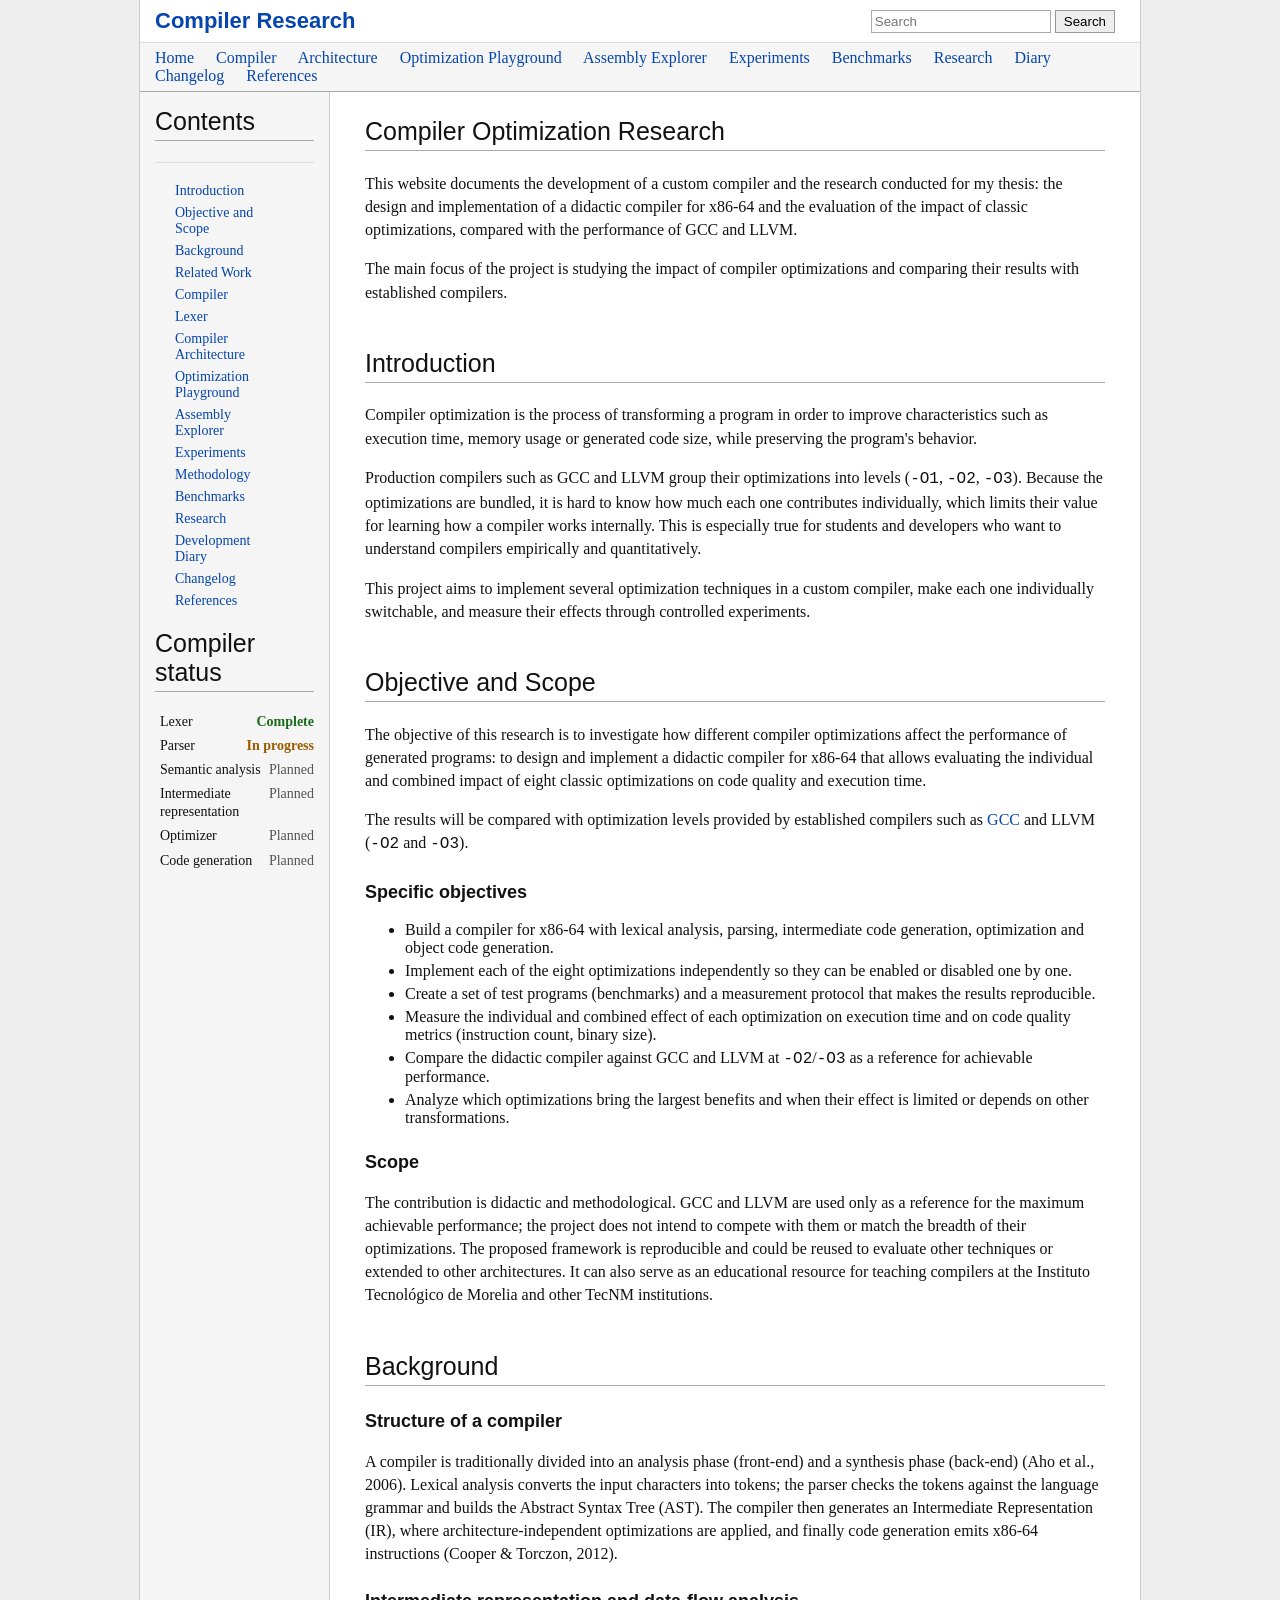
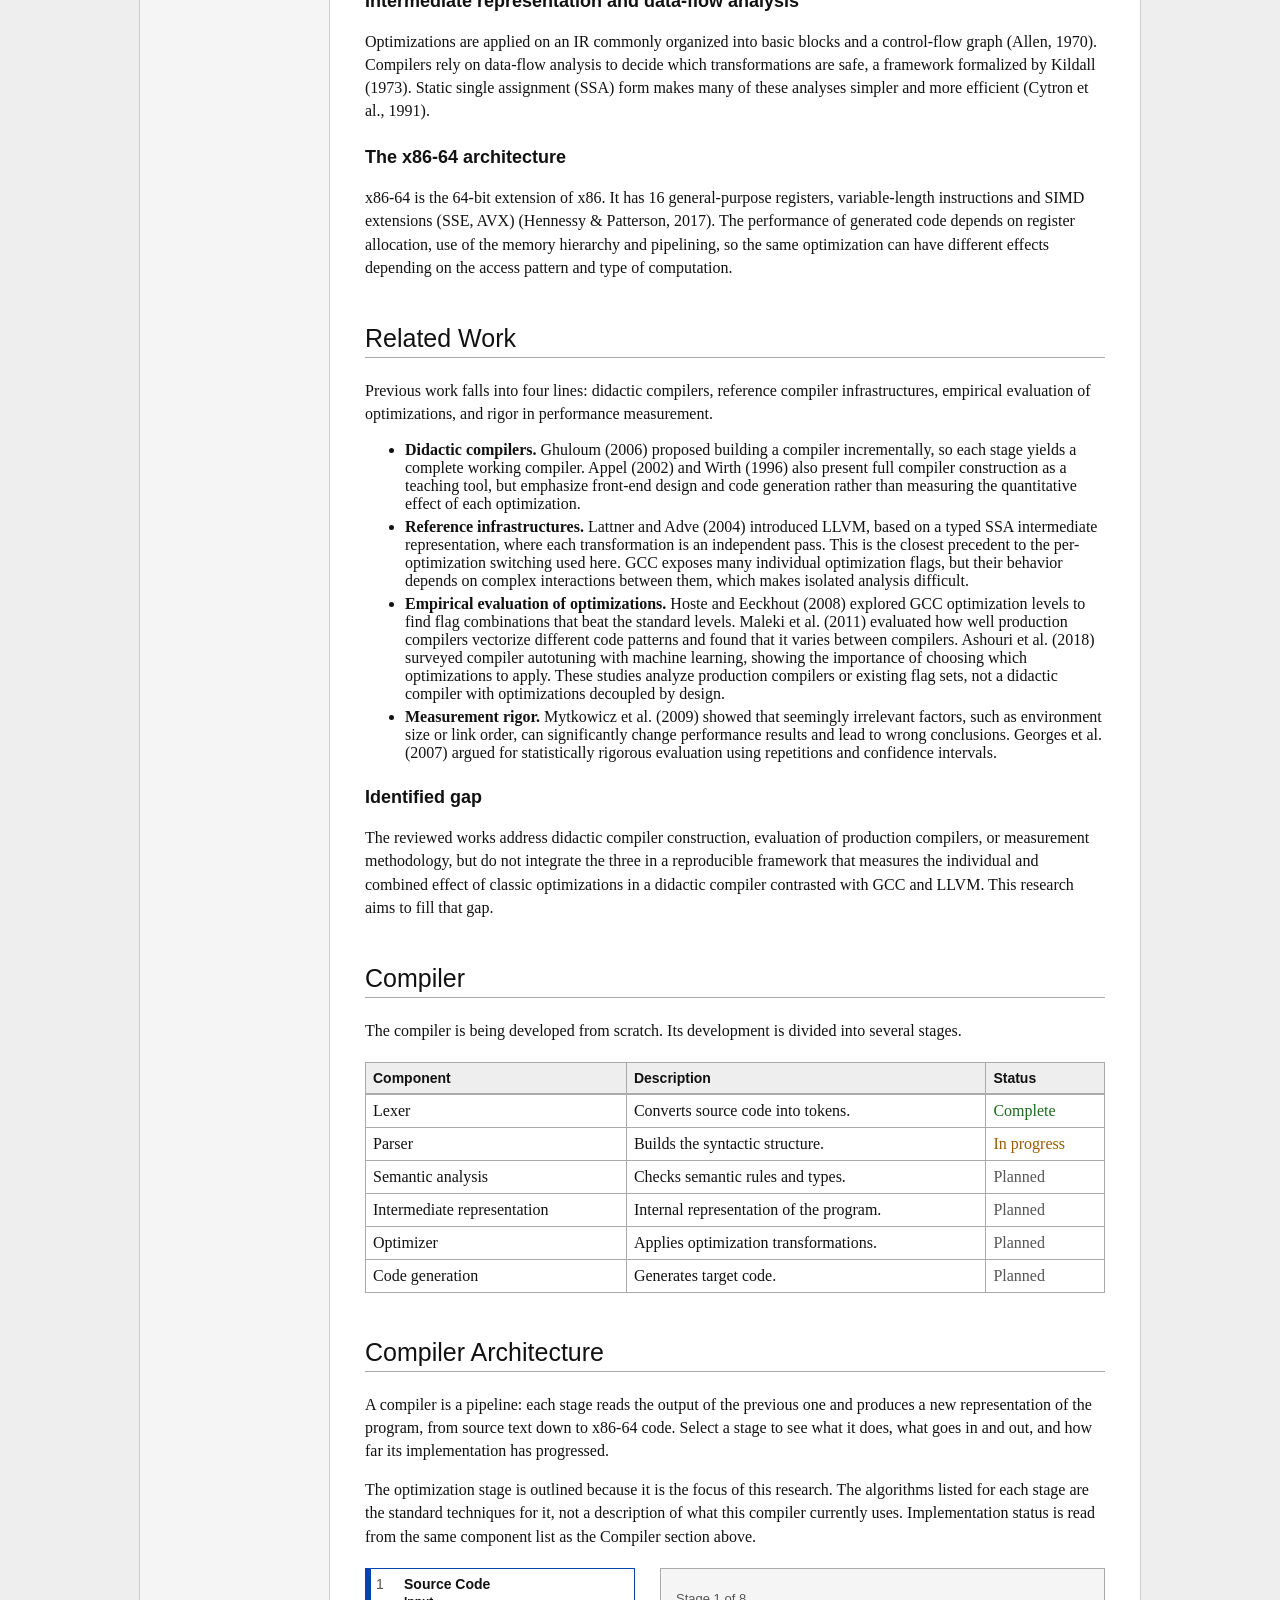
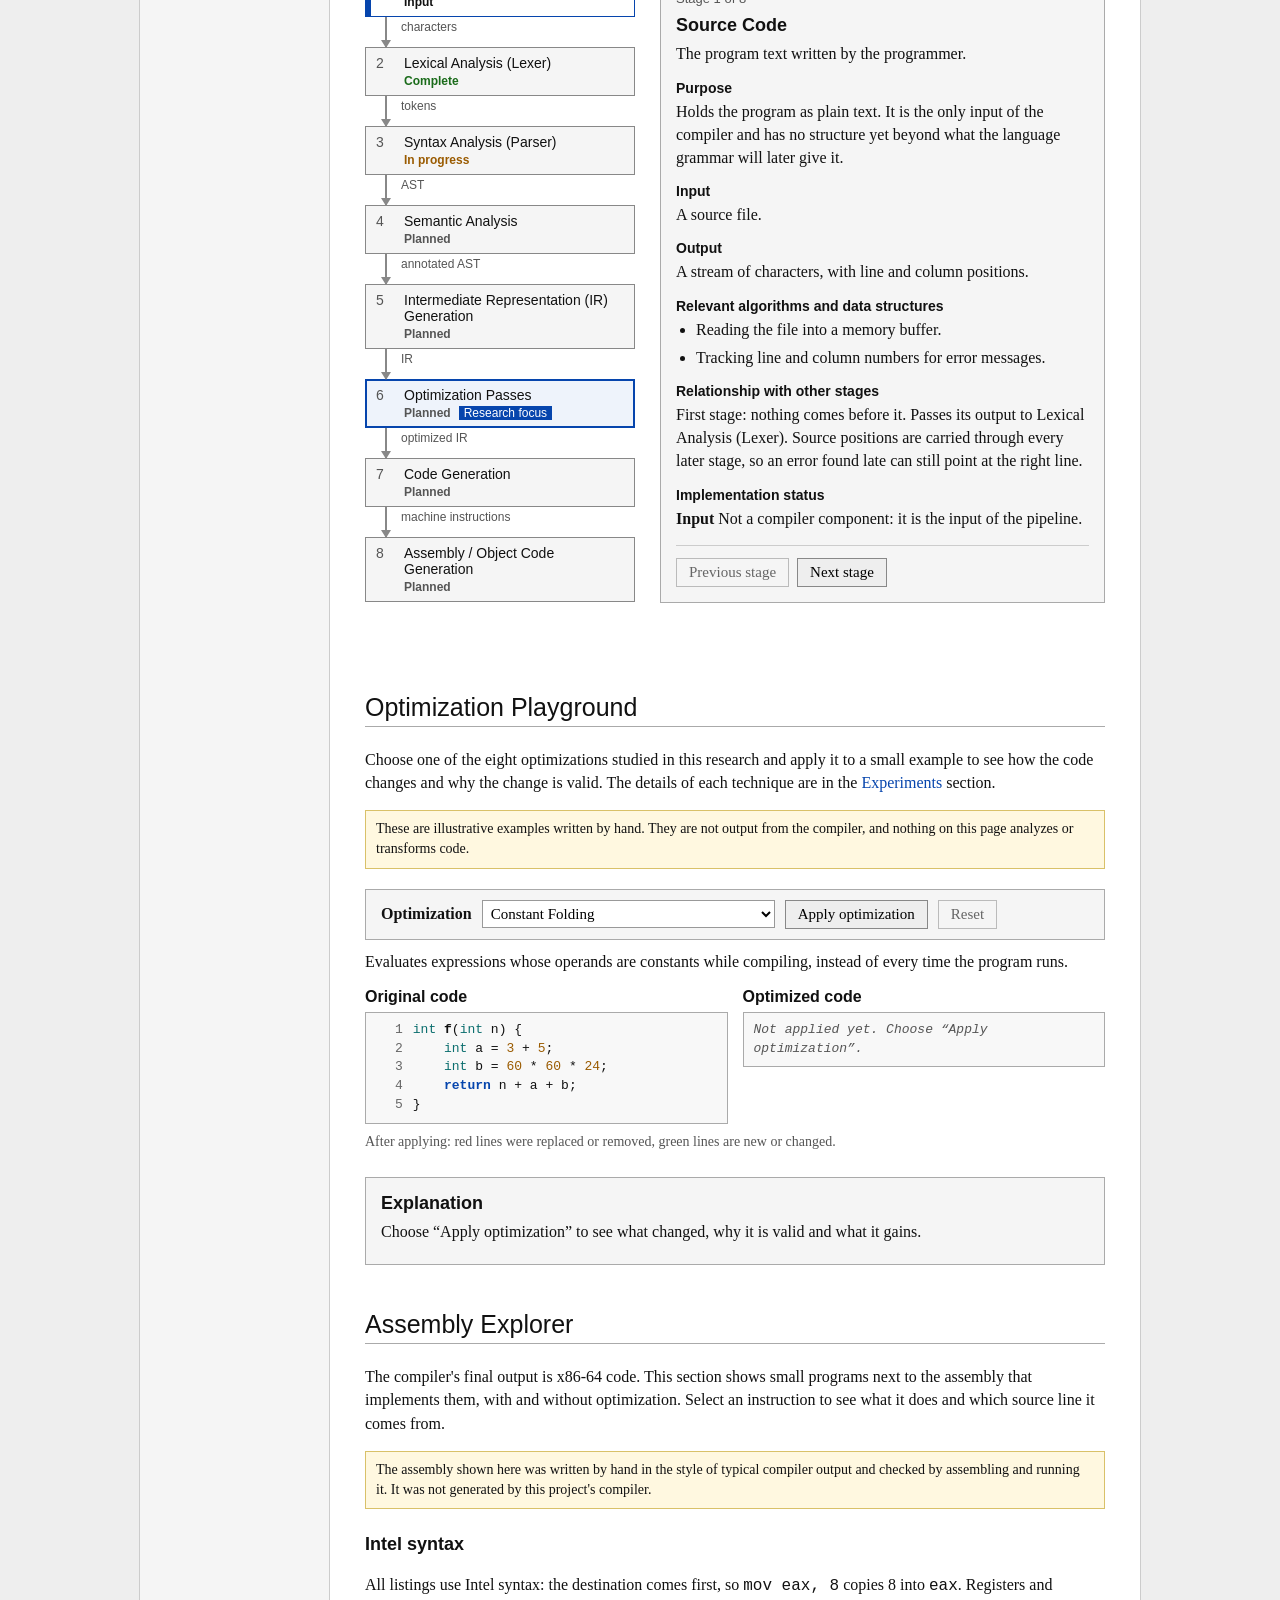
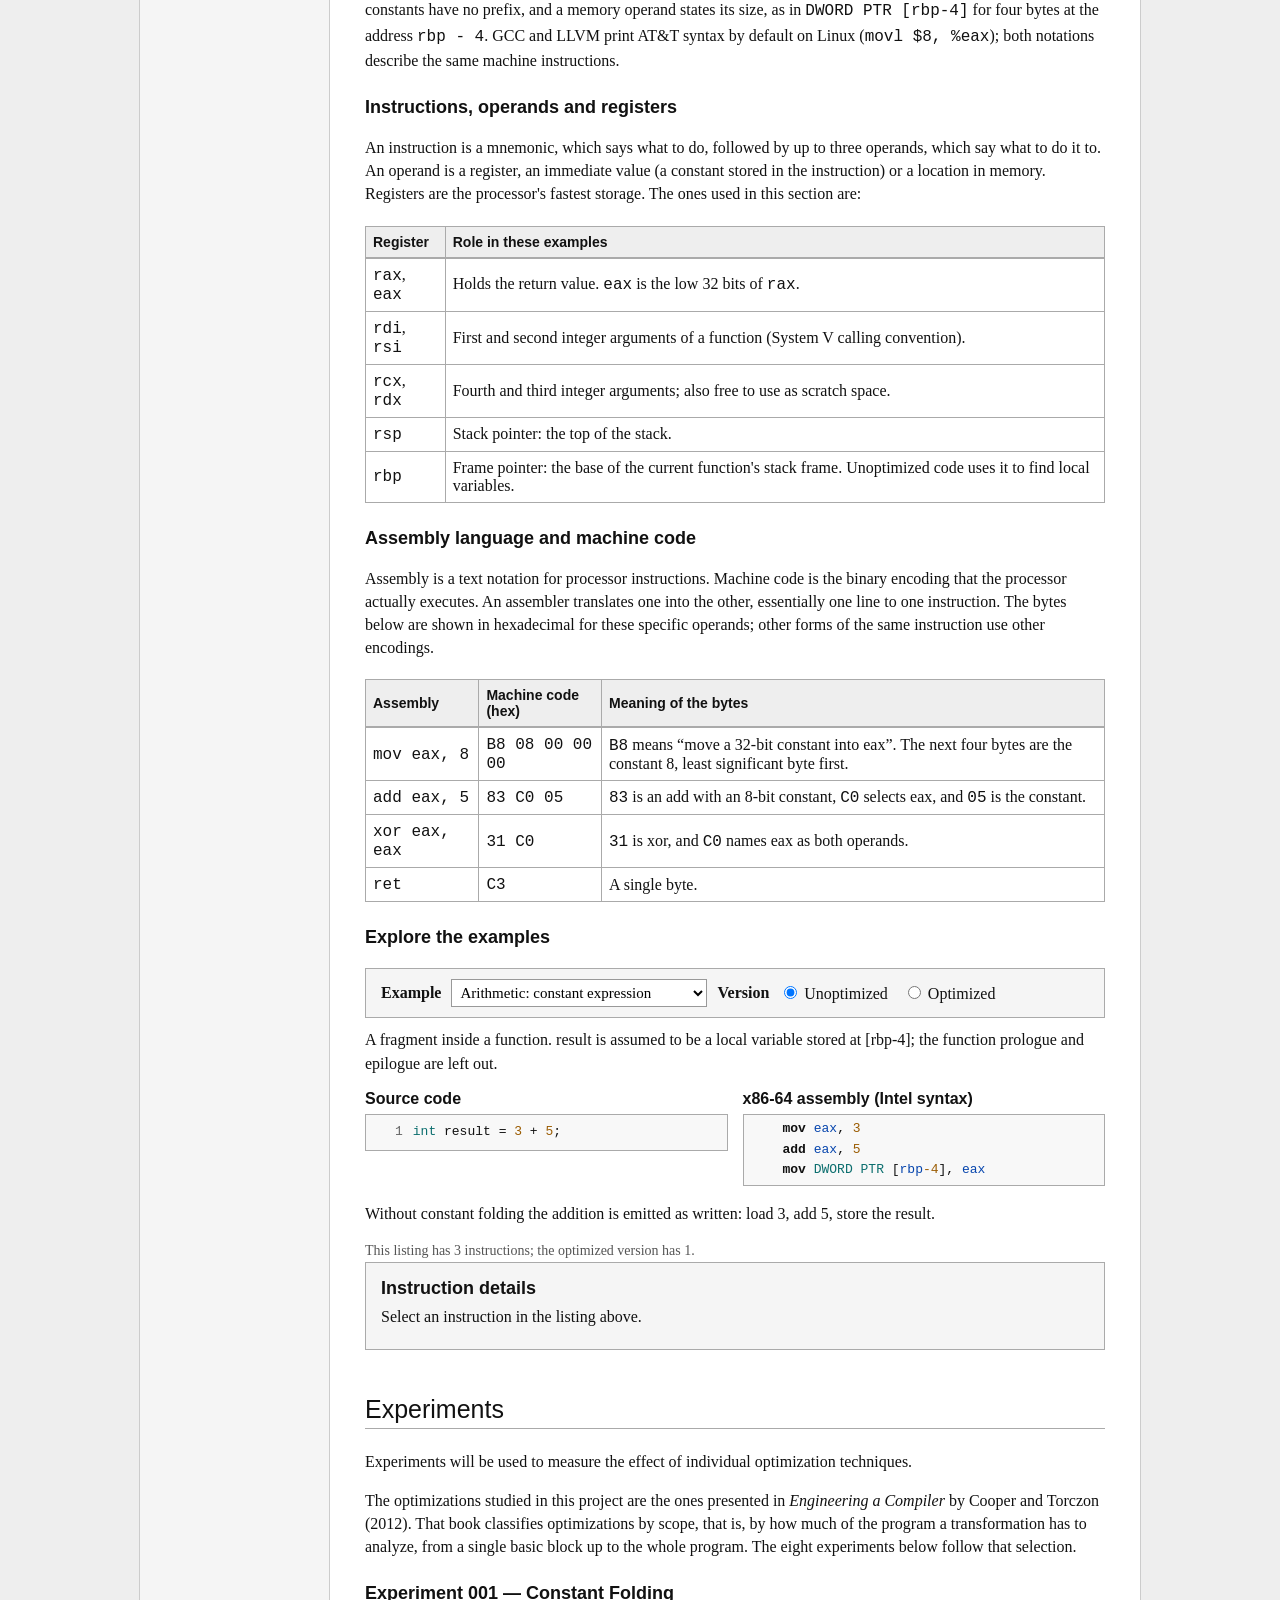
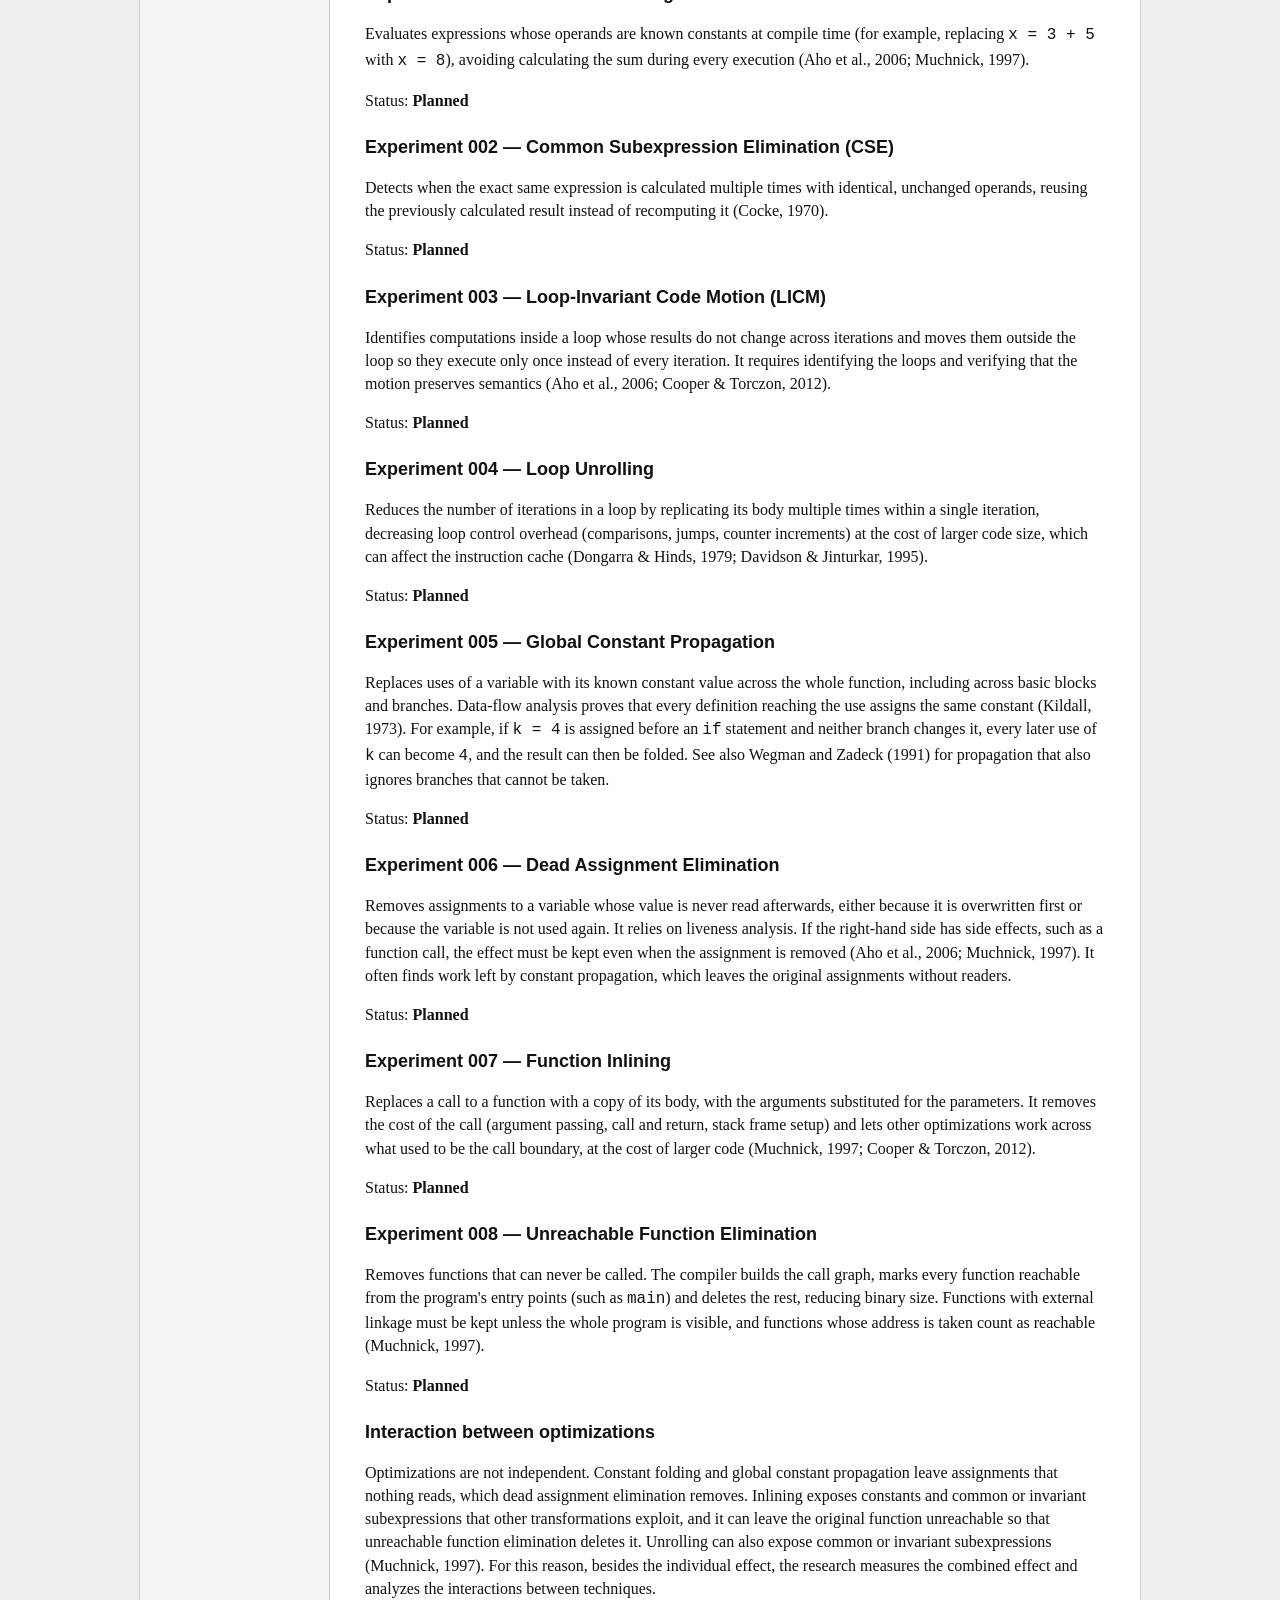
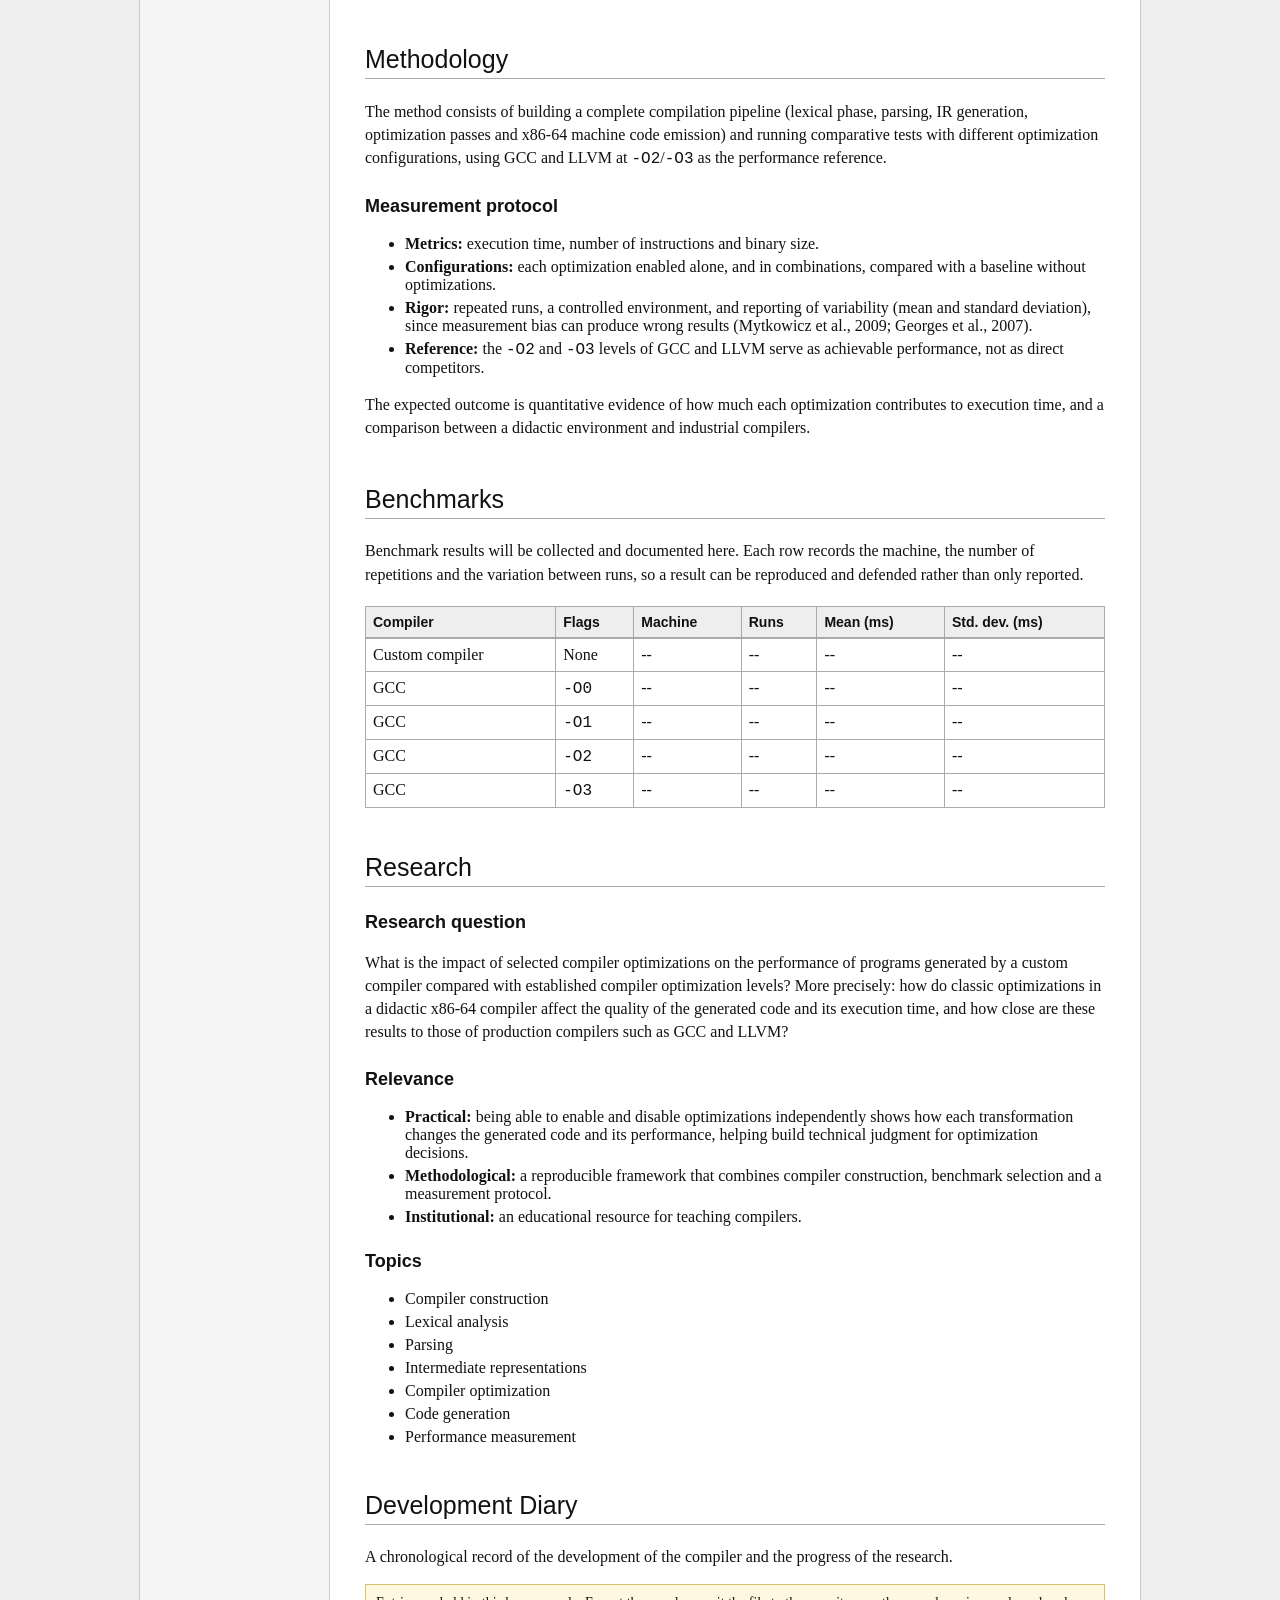
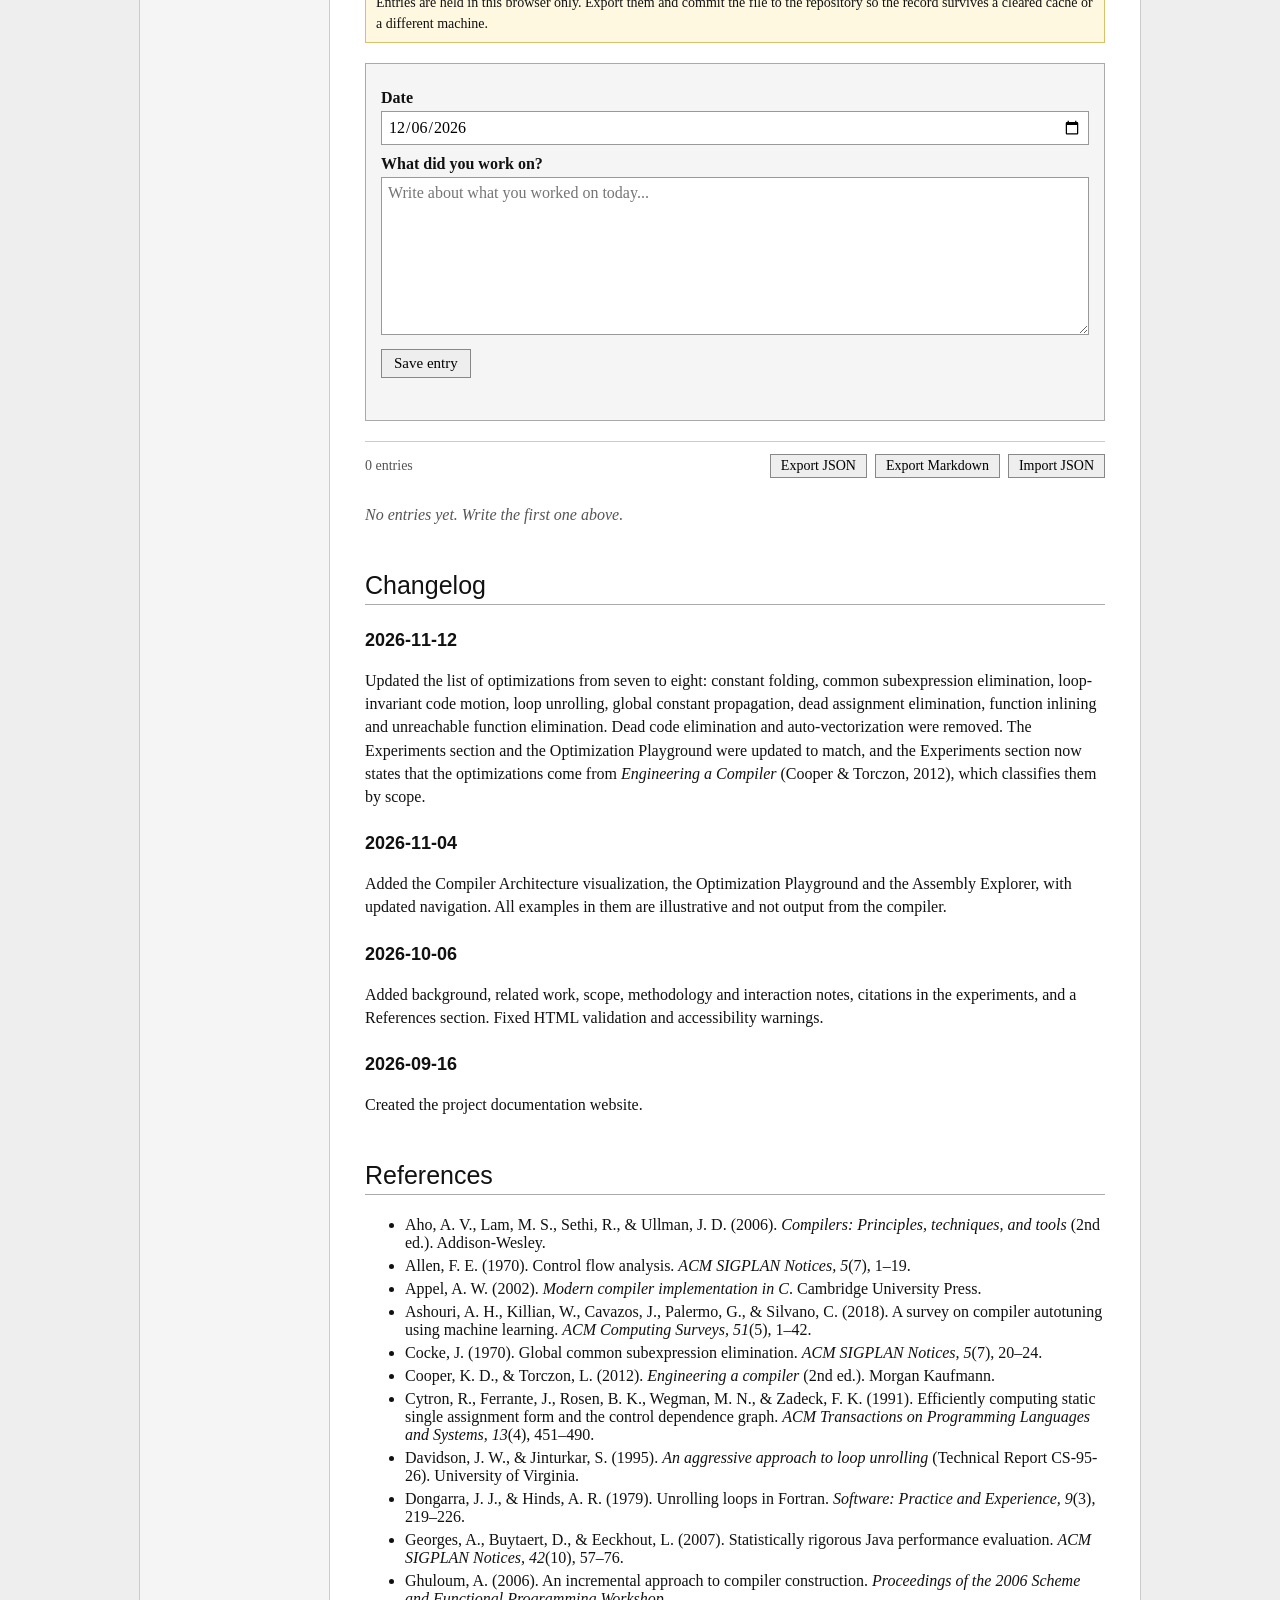
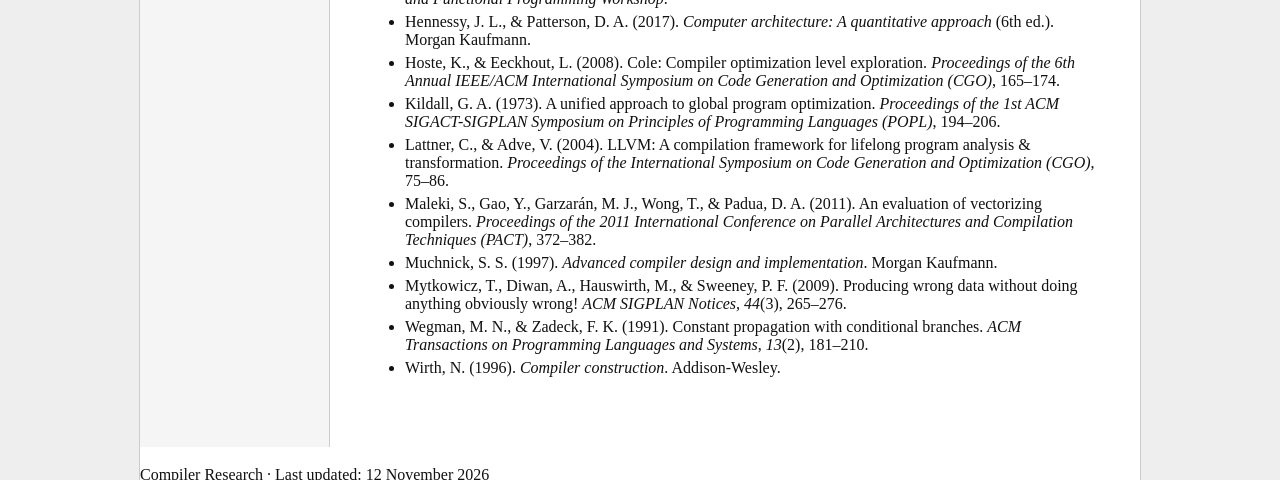
==== commit d2f09310: "addde a description of the book" ====
--- a/index.html
+++ b/index.html
@@ -622,6 +622,15 @@
                     Experiments will be used to measure the effect of
                     individual optimization techniques.
                 </p>
+                <p>
+                    The optimizations studied in this project are the ones
+                    presented in <cite>Engineering a Compiler</cite> by
+                    Cooper and Torczon (2012). That book classifies
+                    optimizations by scope, that is, by how much of the
+                    program a transformation has to analyze, from a single
+                    basic block up to the whole program. The eight
+                    experiments below follow that selection.
+                </p>
 
                 <h3>Experiment 001 — Constant Folding</h3>
                 <p>
@@ -872,7 +881,10 @@
                     function inlining and unreachable function elimination.
                     Dead code elimination and auto-vectorization were
                     removed. The Experiments section and the Optimization
-                    Playground were updated to match.
+                    Playground were updated to match, and the Experiments
+                    section now states that the optimizations come from
+                    <cite>Engineering a Compiler</cite> (Cooper &amp;
+                    Torczon, 2012), which classifies them by scope.
                 </p>
 
                 <h3>2026-11-04</h3>
